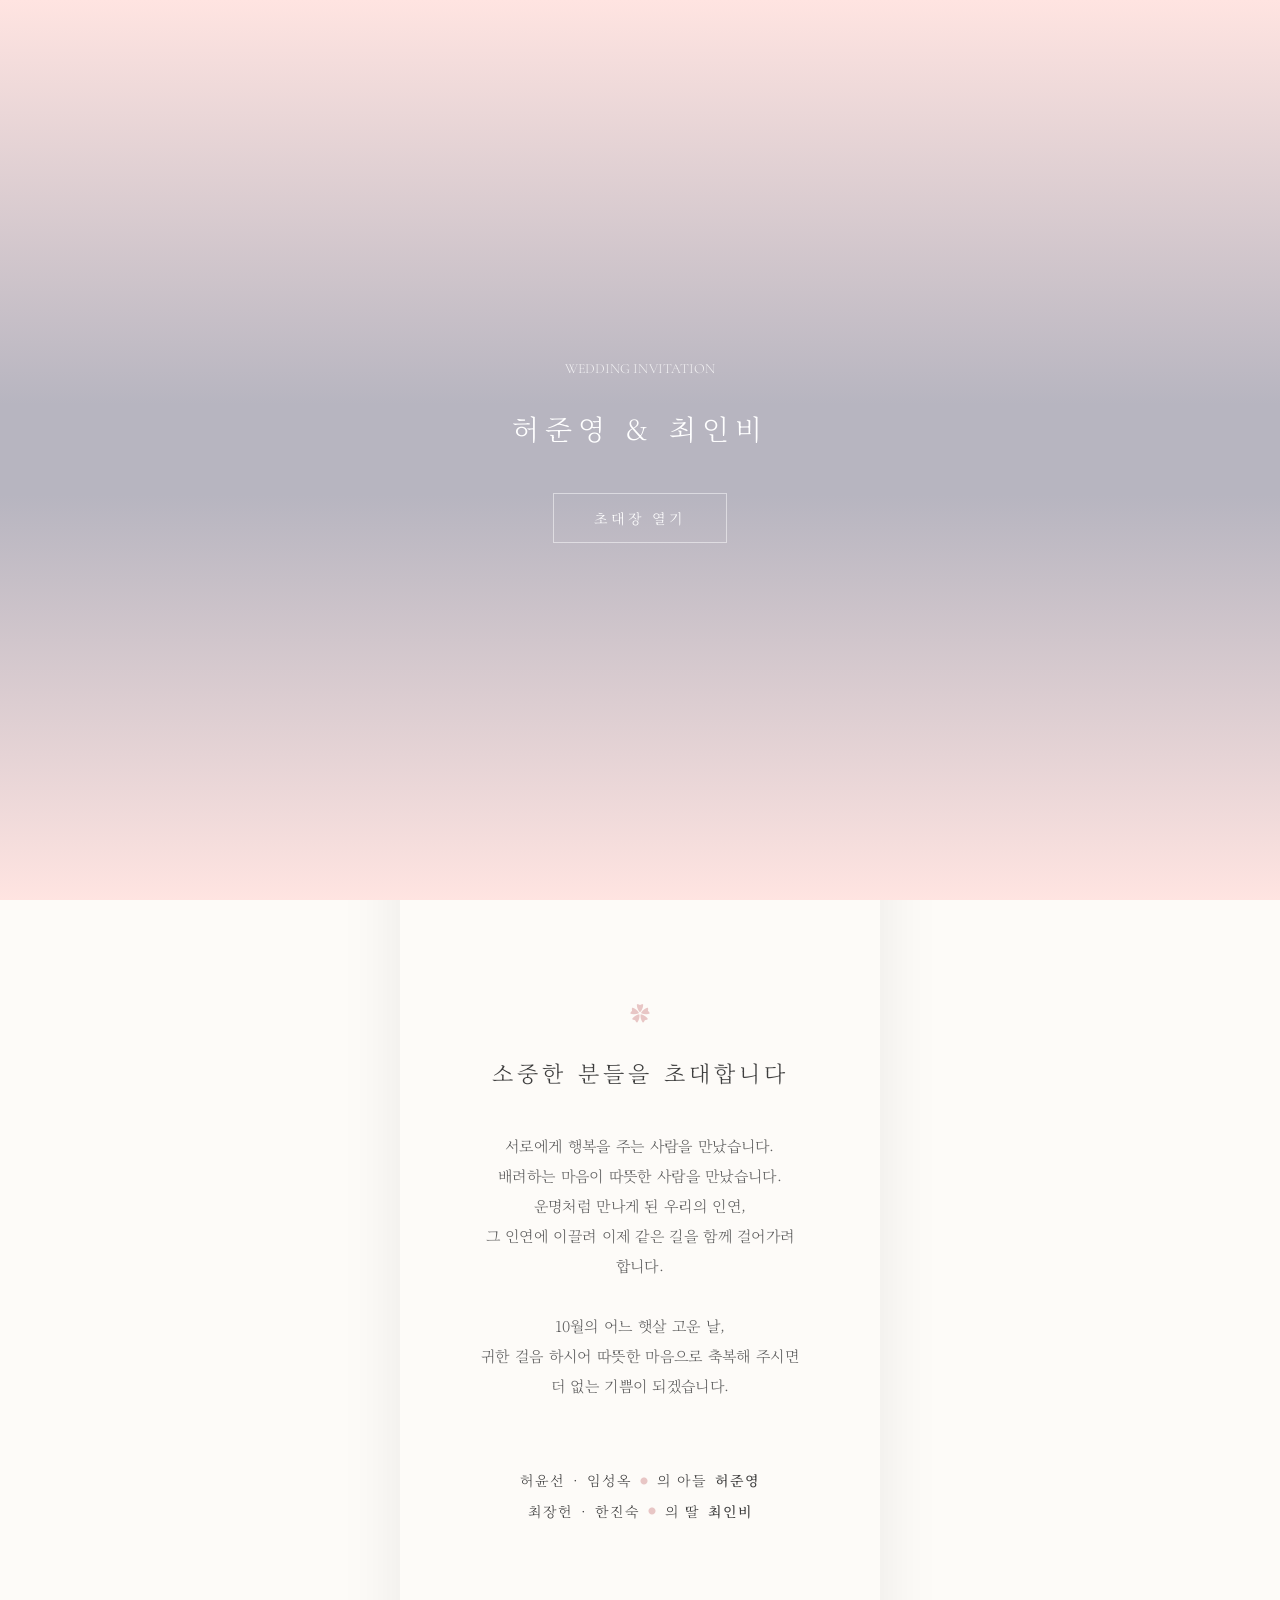
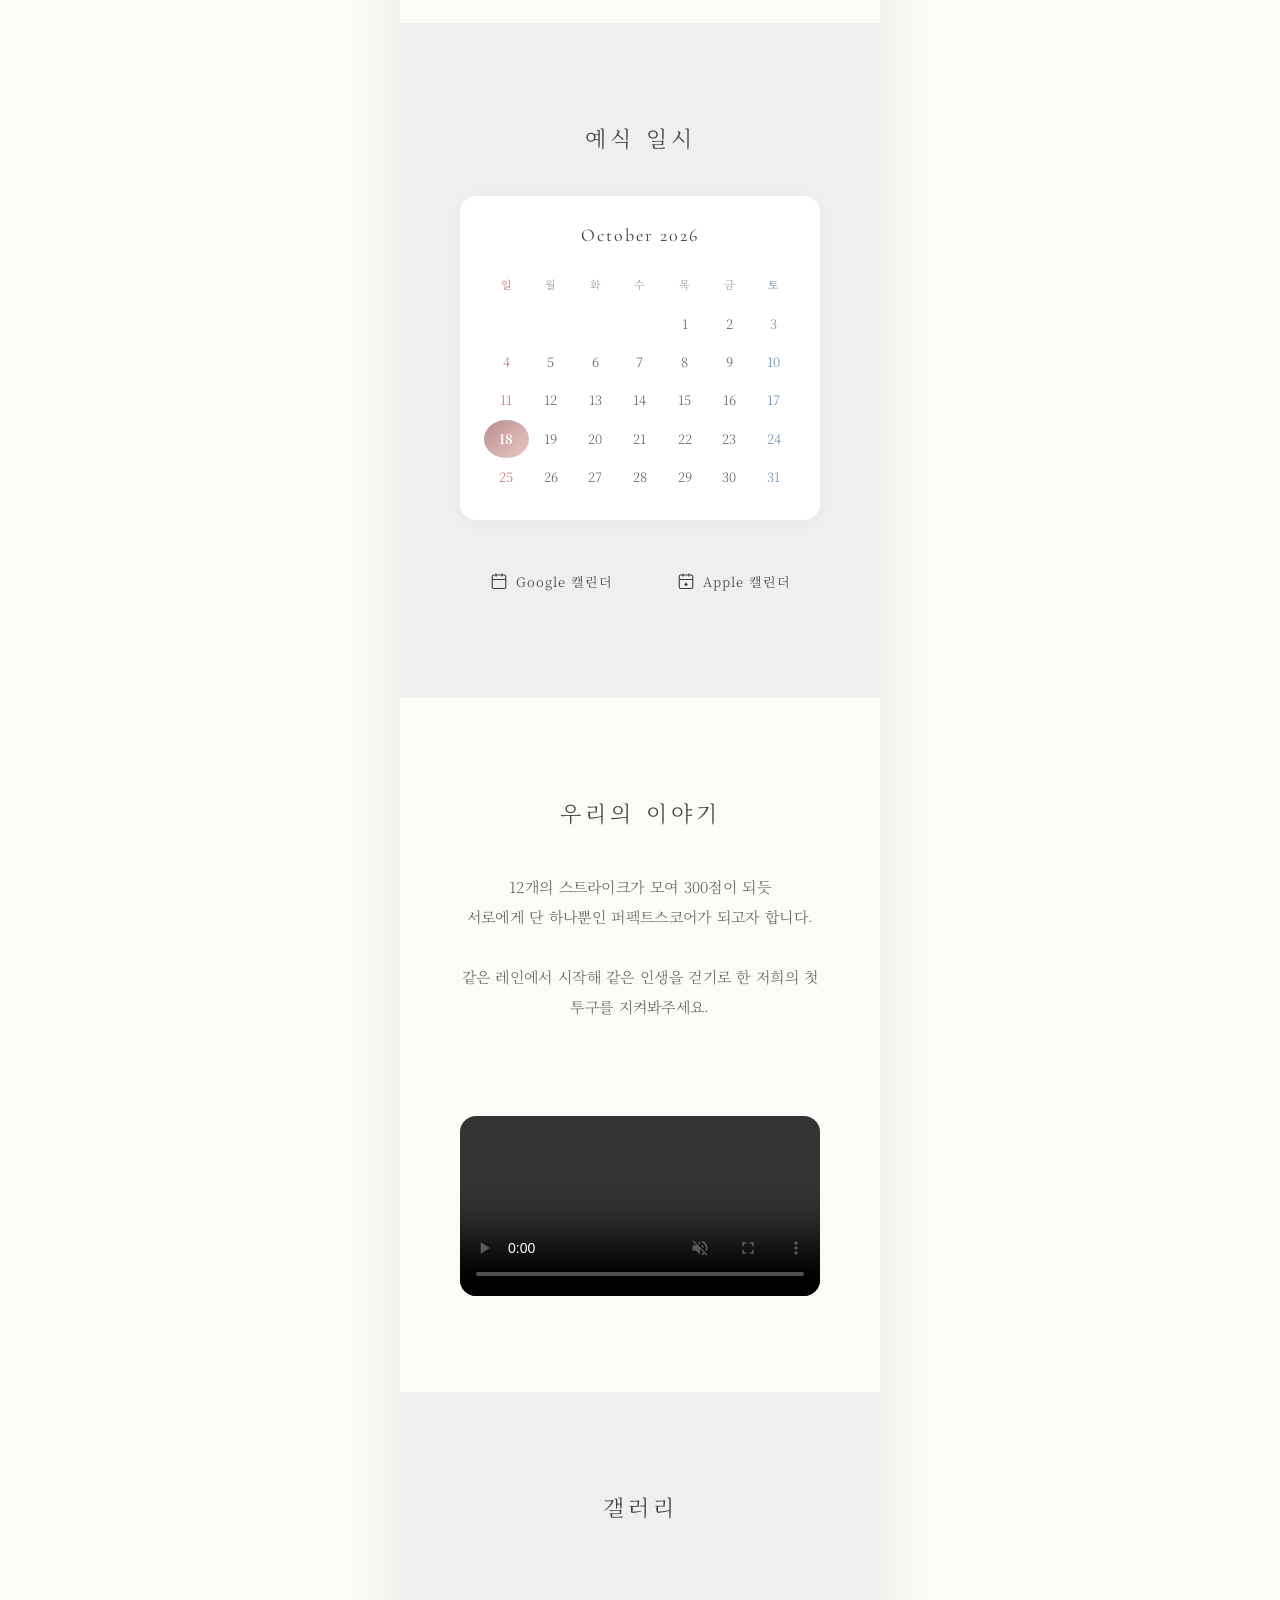
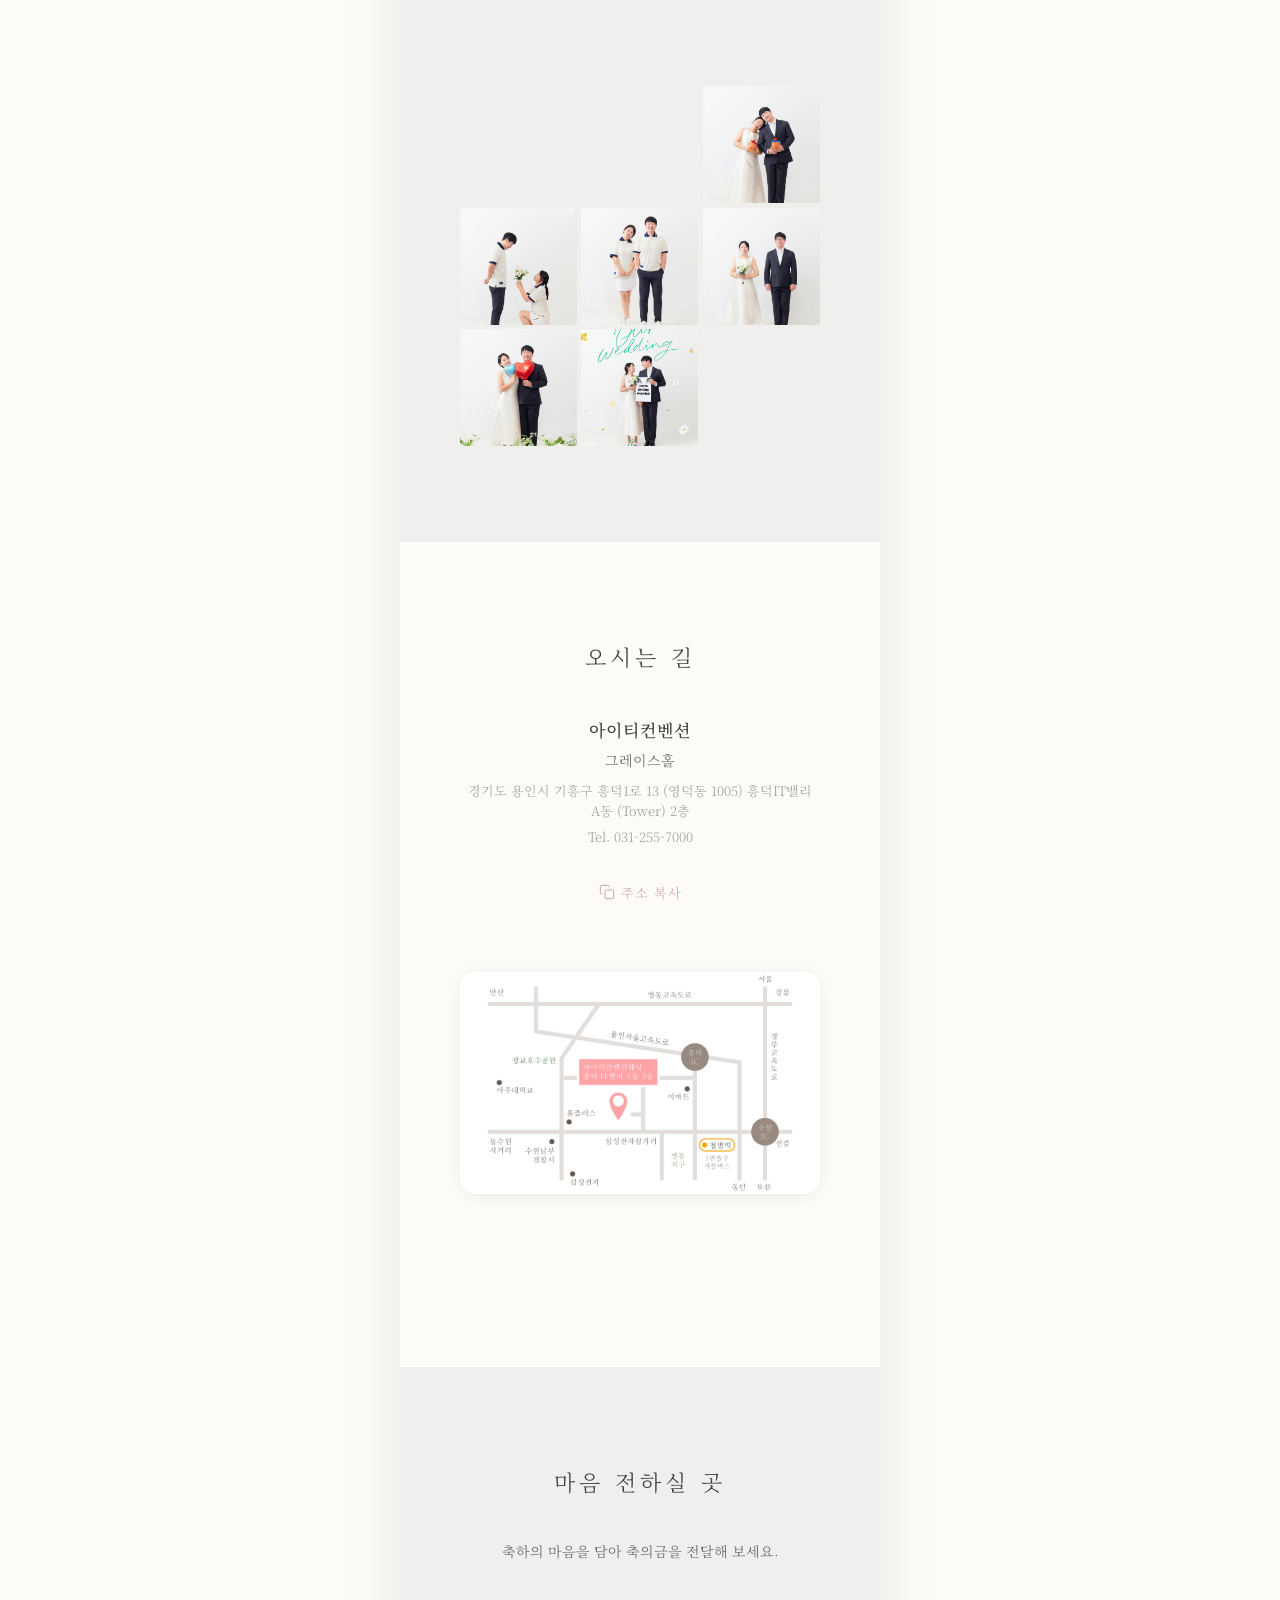
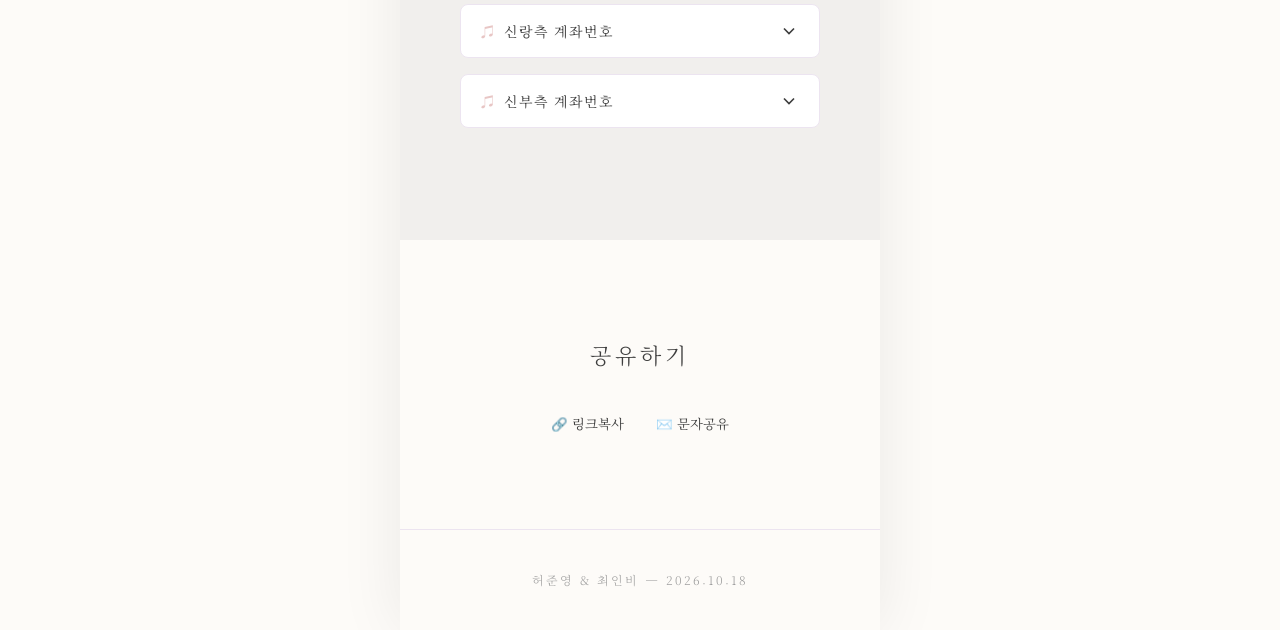
==== index.html @ 6c6d35ec "Update index.html" ====
<!DOCTYPE html>
<html lang="ko">
<script src="https://developers.kakao.com/sdk/js/kakao.js"></script>
<head>
  <link rel="preload" as="image" href="images/hero/1.jpg">
  <meta charset="UTF-8">
  <meta name="viewport" content="width=device-width, initial-scale=1.0, viewport-fit=cover">
  <meta name="format-detection" content="telephone=no">

  <!-- Meta / OG tags - config.js 값으로 script에서 동적 설정 -->
  <title>준영 ♥ 인비 결혼합니다</title>

  <meta property="og:type" content="website">
  <meta property="og:title" content="준영 ♥ 인비 결혼합니다">
  <meta property="og:description" content="2026년 10월 18일 일요일 | IT컨벤션 그레이스홀">
  <meta property="og:url" content="https://readycouple1018.github.io/JYIB/">

  <meta property="og:image" content="https://readycouple1018.github.io/JYIB/images/og/2.jpg">

  <meta property="og:site_name" content="준영 ♥ 인비 결혼식">
  <meta property="og:locale" content="ko_KR">

  <!-- Fonts -->
  <link rel="preconnect" href="https://fonts.googleapis.com">
  <link rel="preconnect" href="https://fonts.gstatic.com" crossorigin>
  <link href="https://fonts.googleapis.com/css2?family=Noto+Serif+KR:wght@200;300;400;500;600;700&family=Cormorant+Garamond:ital,wght@0,300;0,400;0,500;1,300;1,400&display=swap" rel="stylesheet">

  <link rel="stylesheet" href="styles.css">
  <script src="config.js"></script>
</head>
<body>

  <!-- ═══ Curtain Opening Animation ═══ -->
  <div id="curtain" class="curtain">
    <div class="curtain__left"></div>
    <div class="curtain__right"></div>
    <div class="curtain__content">
      <p class="curtain__subtitle">Wedding Invitation</p>
      <p class="curtain__names" id="curtainNames"></p>
      <button class="curtain__btn" id="curtainBtn">초대장 열기</button>
    </div>
  </div>

  <!-- ═══ Falling Petals ═══ -->
  <canvas id="petalCanvas" class="petal-canvas"></canvas>

  <!-- ═══ Toast Notification ═══ -->
  <div id="toast" class="toast" aria-live="polite"></div>

  <!-- ═══ Photo Viewer Modal ═══ -->
  <div id="photoModal" class="photo-modal" role="dialog" aria-modal="true" aria-label="사진 보기">
    <button class="photo-modal__close" id="modalClose" aria-label="닫기">&times;</button>
    <button class="photo-modal__nav photo-modal__nav--prev" id="modalPrev" aria-label="이전 사진">&#8249;</button>
    <button class="photo-modal__nav photo-modal__nav--next" id="modalNext" aria-label="다음 사진">&#8250;</button>
    <div class="photo-modal__container" id="modalContainer">
      <img class="photo-modal__img" id="modalImg" src="" alt="사진" draggable="false">
    </div>
    <div class="photo-modal__counter" id="modalCounter"></div>
  </div>

  <!-- ═══ Main Content ═══ -->
  <main id="mainContent" class="main-content">

    <!-- ─── Hero Section ─── -->
    <section class="section hero" id="hero">
      <div class="hero__overlay"></div>
      <img class="hero__photo" id="heroPhoto" src="" alt="웨딩 사진" loading="eager">
      <div class="hero__content">
        <p class="hero__label animate-item" data-animate="fade-down">Wedding Invitation</p>
        <h1 class="hero__names animate-item" data-animate="fade-up" id="heroNames"></h1>
        <div class="hero__divider animate-item" data-animate="fade-in"></div>
        <p class="hero__date animate-item" data-animate="fade-up" id="heroDate"></p>
        <p class="hero__venue animate-item" data-animate="fade-up" id="heroVenue"></p>
      </div>

      <!-- Countdown -->
      <div class="countdown animate-item" data-animate="fade-up" id="countdown">
        <p class="countdown__label" id="countdownLabel"></p>
        <div class="countdown__timer">
          <div class="countdown__item">
            <span class="countdown__number" id="countDays">0</span>
            <span class="countdown__unit">일</span>
          </div>
          <div class="countdown__sep">:</div>
          <div class="countdown__item">
            <span class="countdown__number" id="countHours">0</span>
            <span class="countdown__unit">시간</span>
          </div>
          <div class="countdown__sep">:</div>
          <div class="countdown__item">
            <span class="countdown__number" id="countMinutes">0</span>
            <span class="countdown__unit">분</span>
          </div>
          <div class="countdown__sep">:</div>
          <div class="countdown__item">
            <span class="countdown__number" id="countSeconds">0</span>
            <span class="countdown__unit">초</span>
          </div>
        </div>
      </div>
    </section>

    <!-- ─── Greeting Section ─── -->
    <section class="section greeting" id="greeting">
      <div class="section__inner">
        <div class="ornament animate-item" data-animate="fade-in">&#10047;</div>
        <h2 class="section__title animate-item" data-animate="fade-up" id="greetingTitle"></h2>
        <p class="greeting__text animate-item" data-animate="fade-up" id="greetingContent"></p>
        <div class="greeting__parents animate-item" data-animate="fade-up" id="greetingParents"></div>
      </div>
    </section>

    <!-- ─── Calendar Section ─── -->
    <section class="section calendar-section" id="calendarSection">
      <div class="section__inner">
        <h2 class="section__title animate-item" data-animate="fade-up">예식 일시</h2>
        <div class="calendar animate-item" data-animate="scale-in" id="calendarGrid"></div>
        <div class="calendar-actions animate-item" data-animate="fade-up">
          <a class="btn btn--outline" id="googleCalBtn" href="#" target="_blank" rel="noopener">
            <svg width="18" height="18" viewBox="0 0 24 24" fill="none" stroke="currentColor" stroke-width="1.5"><rect x="3" y="4" width="18" height="18" rx="2"/><path d="M16 2v4M8 2v4M3 10h18M8 14h.01M12 14h.01M16 14h.01M8 18h.01M12 18h.01"/></svg>
            Google 캘린더
          </a>
          <button class="btn btn--outline" id="icsDownloadBtn">
            <svg width="18" height="18" viewBox="0 0 24 24" fill="none" stroke="currentColor" stroke-width="1.5"><rect x="3" y="4" width="18" height="18" rx="2"/><path d="M16 2v4M8 2v4M3 10h18"/><path d="M12 14v4M10 16l2 2 2-2"/></svg>
            Apple 캘린더
          </button>
        </div>
      </div>
    </section>

    <!-- ─── Our Story Section ─── -->
    <section class="section story" id="story">
  <div class="section__inner">
    <h2 class="section__title animate-item" data-animate="fade-up" id="storyTitle"></h2>
    <p class="story__text animate-item" data-animate="fade-up" id="storyContent"></p>

    <div class="story__photos" id="storyPhotos"></div>

    <div class="story-video animate-item" data-animate="fade-up">

  <video
    autoplay
    muted
    loop
    playsinline
    controls
    preload="metadata">

    <source src="images/story/sample.mp4" type="video/mp4">

  </video>

</div>

  </div>
</section>

    <!-- ─── Gallery Section ─── -->
    <section class="section gallery" id="gallery">
      <div class="section__inner">
        <h2 class="section__title animate-item" data-animate="fade-up">갤러리</h2>
        <div class="gallery__grid" id="galleryGrid"></div>
      </div>
    </section>



    <!-- ─── Location Section ─── -->
    <section class="section location" id="location">
      <div class="section__inner">
        <h2 class="section__title animate-item" data-animate="fade-up">오시는 길</h2>
        <div class="location__info animate-item" data-animate="fade-up">
          <p class="location__venue" id="locationVenue"></p>
          <p class="location__hall" id="locationHall"></p>
          <p class="location__address" id="locationAddress"></p>
          <p class="location__tel" id="locationTel"></p>
        </div>
        <button class="btn btn--text location__copy animate-item" data-animate="fade-up" id="copyAddressBtn">
          <svg width="16" height="16" viewBox="0 0 24 24" fill="none" stroke="currentColor" stroke-width="1.5"><rect x="9" y="9" width="13" height="13" rx="2"/><path d="M5 15H4a2 2 0 01-2-2V4a2 2 0 012-2h9a2 2 0 012 2v1"/></svg>
          주소 복사
        </button>
        <div class="location__map animate-item" data-animate="scale-in">
  <img
    class="location__map-img"
    id="locationMapImg"
    src=""
    alt="약도"
    loading="lazy"
    style="cursor:pointer;"
  >
</div>
        </div>
        <div class="location__links animate-item" data-animate="fade-up">
          <a class="btn btn--kakao" id="kakaoMapBtn" href="#" target="_blank" rel="noopener">카카오맵</a>
          <a class="btn btn--naver" id="naverMapBtn" href="#" target="_blank" rel="noopener">네이버지도</a>
        </div>
      </div>
    </section>

    <!-- ─── Account Section (축의금) ─── -->
    <section class="section account" id="account">
      <div class="section__inner">
        <h2 class="section__title animate-item" data-animate="fade-up">마음 전하실 곳</h2>
        <p class="account__desc animate-item" data-animate="fade-up">축하의 마음을 담아 축의금을 전달해 보세요.</p>

        <!-- Groom Accounts -->
        <div class="accordion animate-item" data-animate="fade-up">
          <button class="accordion__trigger" id="groomAccordion" aria-expanded="false">
            <span class="accordion__icon">&#9835;</span>
            <span>신랑측 계좌번호</span>
            <svg class="accordion__arrow" width="20" height="20" viewBox="0 0 24 24" fill="none" stroke="currentColor" stroke-width="2"><polyline points="6 9 12 15 18 9"/></svg>
          </button>
          <div class="accordion__panel" id="groomAccordionPanel">
            <div class="accordion__panel-inner" id="groomAccountList"></div>
          </div>
        </div>

        <!-- Bride Accounts -->
        <div class="accordion animate-item" data-animate="fade-up">
          <button class="accordion__trigger" id="brideAccordion" aria-expanded="false">
            <span class="accordion__icon">&#9835;</span>
            <span>신부측 계좌번호</span>
            <svg class="accordion__arrow" width="20" height="20" viewBox="0 0 24 24" fill="none" stroke="currentColor" stroke-width="2"><polyline points="6 9 12 15 18 9"/></svg>
          </button>
          <div class="accordion__panel" id="brideAccordionPanel">
            <div class="accordion__panel-inner" id="brideAccountList"></div>
          </div>
        </div>
      </div>
    </section>

<!-- ─── Share Section ─── -->
<section class="section share" id="share">
  <div class="section__inner">

    <h2 class="section__title animate-item" data-animate="fade-up">
      공유하기
    </h2>

    <div class="share__grid animate-item" data-animate="fade-up">

      <button class="share__btn share__link" id="shareLink">
        <span class="share__icon">🔗</span>
        <span>링크복사</span>
      </button>

      <button class="share__btn share__sms" id="shareSMS">
        <span class="share__icon">✉️</span>
        <span>문자공유</span>
      </button>

    </div>

  </div>
</section>

    <!-- ─── Footer ─── -->
    <footer class="footer">
      <p class="footer__text" id="footerText"></p>
    </footer>

  </main>

  <script src="script.js"></script>
</body>
</html>
---- styles.css ----
/* ═══════════════════════════════════════════
   Classic Elegant Wedding Invitation
   Korean Mobile 청첩장 - Styles
   ═══════════════════════════════════════════ */

/* ─── CSS Variables ─── */
:root {
  --color-bg: #fdfbf8;
  --color-bg-warm: #f1efed;
  --color-bg-card: #ffffff;

  --color-text: #3e3e3e;
  --color-text-light: #5f5f5f;
  --color-text-muted: #9e9e9e;

  --color-accent: #E8C6C5;
  --color-accent-light: #BC8F8F;
  --color-accent-dark: #CCA3A2;

  --color-border: #ece4f0;
  --color-divider: #e0d8e6;

  --color-overlay: rgba(74,74,74,0.55);

  --color-kakao: #fee500;
  --color-naver: #03c75a;

  --color-white: #ffffff;
  --color-toast-bg: rgba(74,74,74,0.55);

  --font-serif: 'Noto Serif KR', 'Georgia', serif;
  --font-display: 'Cormorant Garamond', 'Noto Serif KR', serif;

  --spacing-xs: 0.5rem;
  --spacing-sm: 1rem;
  --spacing-md: 1.5rem;
  --spacing-lg: 2.5rem;
  --spacing-xl: 4rem;
  --spacing-2xl: 6rem;

  --radius-sm: 4px;
  --radius-md: 8px;
  --radius-lg: 16px;

  --transition: 0.3s ease;
  --transition-slow: 0.6s ease;

  --safe-top: env(safe-area-inset-top, 0px);
  --safe-bottom: env(safe-area-inset-bottom, 0px);
  --safe-left: env(safe-area-inset-left, 0px);
  --safe-right: env(safe-area-inset-right, 0px);
}

/* ─── Reset & Base ─── */
*,
*::before,
*::after {
  margin: 0;
  padding: 0;
  box-sizing: border-box;
}

html {
  font-size: 16px;
  -webkit-text-size-adjust: 100%;
  scroll-behavior: smooth;
}

body {
  font-family: var(--font-serif);
  color: var(--color-text);
  background-color: var(--color-bg);
  line-height: 1.7;

  word-break: keep-all;
  overflow-wrap: break-word;

  -webkit-font-smoothing: antialiased;
  -moz-osx-font-smoothing: grayscale;
  overflow-x: hidden;
  padding-top: var(--safe-top);
  padding-bottom: var(--safe-bottom);
  padding-left: var(--safe-left);
  padding-right: var(--safe-right);
}

body.no-scroll {
  overflow: hidden;
}

img {
  display: block;
  max-width: 100%;
  height: auto;
}

button {
  cursor: pointer;
  font-family: inherit;
  border: none;
  background: none;
  color: inherit;
}

a {
  color: inherit;
  text-decoration: none;
}

/* ─── Utility ─── */
.sr-only {
  position: absolute;
  width: 1px;
  height: 1px;
  padding: 0;
  margin: -1px;
  overflow: hidden;
  clip: rect(0, 0, 0, 0);
  white-space: nowrap;
  border: 0;
}

/* ═══════════════════════════════════════════
   Curtain Opening Animation
   ═══════════════════════════════════════════ */
.curtain {
  position: fixed;
  inset: 0;
  z-index: 9999;
  display: flex;
  align-items: center;
  justify-content: center;
}

.curtain__left,
.curtain__right {
  position: absolute;
  top: 0;
  width: 50%;
  height: 100%;
  background: linear-gradient(180deg, #FFE4E1 0%, #b7b5c0 45%, #b7b5c0 55%, #FFE4E1 100%);
  transition: transform 1.2s cubic-bezier(0.77, 0, 0.18, 1), opacity 1.2s ease;
  will-change: transform, opacity;
}

.curtain__left {
  left: 0;
}

.curtain__right {
  right: 0;
}

.curtain.is-open .curtain__left {
  transform: translateX(-100%);
  opacity: 0;
}

.curtain.is-open .curtain__right {
  transform: translateX(100%);
  opacity: 0;
}

.curtain.is-open .curtain__content {
  opacity: 0;
  transform: scale(0.95);
}


.curtain.is-hidden {
  opacity: 0;
  pointer-events: none;
  transition: opacity 0.4s ease;
}

.curtain__content {
  position: relative;
  z-index: 1;
  text-align: center;
  color: var(--color-white);
  transition: opacity 0.6s ease, transform 0.6s ease;
}

.curtain__subtitle {
  font-family: var(--font-display);
  font-size: 0.875rem;
  font-weight: 300;
  letter-spacing: 0.02px;
  text-transform: uppercase;
  margin-bottom: var(--spacing-md);
  opacity: 0.8;
}

.curtain__names {
  font-family: var(--font-serif);
  font-size: 1.75rem;
  font-weight: 300;
  letter-spacing: 6px;
  margin-bottom: var(--spacing-lg);
}

.curtain__btn {
  display: inline-block;
  padding: 0.875rem 2.5rem;
  border: 1px solid rgba(255, 255, 255, 0.5);
  color: var(--color-white);
  font-family: var(--font-serif);
  font-size: 0.875rem;
  font-weight: 300;
  letter-spacing: 3px;
  background: transparent;
  transition: var(--transition);
  cursor: pointer;
}

.curtain__btn:hover,
.curtain__btn:focus {
  background: rgba(255, 255, 255, 0.1);
  border-color: rgba(255, 255, 255, 0.8);
}

/* ═══════════════════════════════════════════
   Falling Petals Canvas
   ═══════════════════════════════════════════ */
.petal-canvas {
  position: fixed;
  inset: 0;
  z-index: 50;
  pointer-events: none;
  width: 100%;
  height: 100%;
}

/* ═══════════════════════════════════════════
   Toast
   ═══════════════════════════════════════════ */
.toast {
  position: fixed;
  bottom: calc(2rem + var(--safe-bottom));
  left: 50%;
  transform: translateX(-50%) translateY(20px);
  background: var(--color-toast-bg);
  color: var(--color-white);
  padding: 0.75rem 1.5rem;
  border-radius: 100px;
  font-size: 0.8125rem;
  font-weight: 300;
  z-index: 10000;
  opacity: 0;
  transition: opacity 0.3s ease, transform 0.3s ease;
  pointer-events: none;
  white-space: nowrap;
}

.toast.is-visible {
  opacity: 1;
  transform: translateX(-50%) translateY(0);
}

/* ═══════════════════════════════════════════
   Photo Modal
   ═══════════════════════════════════════════ */
.photo-modal {
  position: fixed;
  inset: 0;
  z-index: 9000;
  background: rgba(0, 0, 0, 0.5);
  display: flex;
  align-items: center;
  justify-content: center;
  opacity: 0;
  visibility: hidden;
  transition: opacity 0.3s ease, visibility 0.3s ease;
}

.photo-modal.is-open {
  opacity: 1;
  visibility: visible;
}

.photo-modal__close {
  position: absolute;
  top: calc(1rem + var(--safe-top));
  right: calc(1rem + var(--safe-right));
  color: var(--color-white);
  font-size: 2rem;
  width: 44px;
  height: 44px;
  display: flex;
  align-items: center;
  justify-content: center;
  z-index: 2;
  opacity: 0.8;
  transition: opacity var(--transition);
}

.photo-modal__close:hover {
  opacity: 1;
}

.photo-modal__nav {
  position: absolute;
  top: 50%;
  transform: translateY(-50%);
  color: var(--color-white);
  font-size: 2.5rem;
  width: 48px;
  height: 48px;
  display: flex;
  align-items: center;
  justify-content: center;
  z-index: 2;
  opacity: 0.7;
  transition: opacity var(--transition);
}

.photo-modal__nav:hover {
  opacity: 1;
}

.photo-modal__nav--prev {
  left: calc(0.5rem + var(--safe-left));
}

.photo-modal__nav--next {
  right: calc(0.5rem + var(--safe-right));
}

.photo-modal__container {
  width: 100%;
  height: 100%;
  display: flex;
  align-items: center;
  justify-content: center;
  padding: 3.5rem 2.5rem;
  touch-action: pan-y;
  user-select: none;
  -webkit-user-select: none;
}

.photo-modal__img {
  max-width: 100%;
  max-height: 90vh;   /* 추가 */
  width: auto;        /* 추가 */
  height: auto;       /* 추가 */
  object-fit: contain;
  transition: transform 0.3s ease;
}

   /* 갤러리 슬라이드 애니메이션 */

@keyframes slideRight{
  from{
    transform: translateX(40px);
    opacity:0;
  }
  to{
    transform: translateX(0);
    opacity:1;
  }
}

@keyframes slideLeft{
  from{
    transform: translateX(-40px);
    opacity:0;
  }
  to{
    transform: translateX(0);
    opacity:1;
  }
}

.photo-modal__counter {
  position: absolute;
  bottom: calc(1.5rem + var(--safe-bottom));
  left: 50%;
  transform: translateX(-50%);
  color: rgba(255, 255, 255, 0.7);
  font-family: var(--font-display);
  font-size: 0.875rem;
  letter-spacing: 2px;
}

/* ═══════════════════════════════════════════
   Main Content
   ═══════════════════════════════════════════ */
.main-content {
  max-width: 100%;
  overflow: hidden;
}

/* ─── Section Base ─── */
.section {
  padding: var(--spacing-2xl) 0;
}

.section__inner {
  max-width: 560px;
  margin: 0 auto;
  padding: 0 var(--spacing-md);
  text-align: center;
}

@media (min-width: 768px) {
  .section__inner {
    max-width: 640px;
  }
}

.section__title {
  font-family: var(--font-serif);
  font-size: 1.25rem;
  font-weight: 300;
  letter-spacing: 4px;
  margin-bottom: var(--spacing-lg);
  color: var(--color-text);
}

/* ─── Ornament ─── */
.ornament {
  font-size: 1.25rem;
  color: var(--color-accent);
  margin-bottom: var(--spacing-md);
  opacity: 0.6;
}

/* ═══════════════════════════════════════════
   Hero Section
   ═══════════════════════════════════════════ */
.hero {
  position: relative;
  min-height: 100vh;
  min-height: 100dvh;
  display: flex;
  flex-direction: column;
  align-items: center;
  justify-content: flex-end;
  padding: 0;
  overflow: hidden;
  background-color:var(--color-bg);
}

.hero img {
  filter: brightness(0.95);
}

.hero__overlay {
  position: absolute;
  inset: 0;

  background: linear-gradient(
    to bottom,
    rgba(0,0,0,0.25) 0%,
    rgba(243,242,239,0) 70%,
    rgba(243,242,239,0.7) 80%,
    rgba(243,242,239,0.95) 100%
  );
  z-index: 1;
}

.hero__photo {
  position: absolute;
  inset: 0;
  width: 100%;
  height: 100%;
  object-fit: cover;
  object-position: center 30%;

  transform: scale(1.15);
  transition: transform 4s ease;
}

.hero__content {
  position: relative;
  z-index: 2;
  text-align: center;
  color: #ffffff;
  padding: 0 var(--spacing-md) var(--spacing-lg);
  width: 100%;
}

.hero__label {
  font-family: var(--font-display);
  font-size: 0.8125rem;
  font-weight: 300;
  letter-spacing: 6px;
  text-transform: uppercase;
  margin-bottom: var(--spacing-sm);
  opacity: 0.85;
}

.hero__names {
  font-family: var(--font-serif);
  font-size: 2rem;
  font-weight: 200;
  letter-spacing: 8px;
  margin-bottom: var(--spacing-md);
  line-height: 1.4;
}

.hero__names{
  text-shadow:
     0 3px 12px rgba(0,0,0,0.45);
     font-weight:300;
}

.hero__date,
.hero__venue{
  text-shadow:
     0 3px 12px rgba(0,0,0,0.45);
}


.hero__divider {
  width: 40px;
  height: 1px;
  background: rgba(255, 255, 255, 0.5);
  margin: 0 auto var(--spacing-md);
}

.hero__date,
.hero__venue {
  font-size: 0.8125rem;
  font-weight: 300;
  letter-spacing: 2px;
  opacity: 0.85;
  line-height: 1.6;
}

.hero__venue {
  margin-top: 0.25rem;
}

/* Hero zoom opening */
.curtain.is-open ~ .main-content .hero__photo {
  transform: scale(1);
}

/* ─── Countdown ─── */
.countdown {
  position: relative;
  z-index: 2;
  padding: var(--spacing-lg) var(--spacing-md) calc(var(--spacing-lg) + var(--safe-bottom));
  text-align: center;
  color: #BC8F8F;
}

.countdown__label {
  font-size: 0.75rem;
  font-weight: 300;
  letter-spacing: 3px;
  opacity: 0.7;
  margin-bottom: var(--spacing-sm);
}

.countdown__timer {
  display: flex;
  align-items: center;
  justify-content: center;
  gap: 0.5rem;
}

.countdown__item {
  display: flex;
  flex-direction: column;
  align-items: center;
  min-width: 3.5rem;
}

.countdown__number {
  font-family: var(--font-display);
  font-size: 2rem;
  font-weight: 300;
  line-height: 1;
  letter-spacing: 2px;
}

.countdown__unit {
  font-size: 0.625rem;
  font-weight: 300;
  letter-spacing: 2px;
  opacity: 0.6;
  margin-top: 0.25rem;
}

.countdown__sep {
  font-family: var(--font-display);
  font-size: 1.5rem;
  font-weight: 300;
  opacity: 0.4;
  margin-top: -1rem;
}

/* ═══════════════════════════════════════════
   Greeting Section
   ═══════════════════════════════════════════ */
.greeting {
  background-color: var(--color-bg);
}

.greeting__text {
  font-size: 0.9375rem;
  font-weight: 300;
  line-height: 2;
  letter-spacing: 0.02em;
  word-break: keep-all;
  color: var(--color-text-light);
  white-space: pre-line;
  margin-bottom: var(--spacing-xl);
}

.greeting__parents {
  font-size: 0.875rem;
  font-weight: 300;
  line-height: 2.2;
  color: var(--color-text);
  letter-spacing: 1px;
}

.greeting__parents .parent-row {
  display: flex;
  align-items: center;
  justify-content: center;
  gap: 0.5rem;
  white-space: nowrap;
}

.greeting__parents .parent-dot {
  color: var(--color-accent);
  font-size: 0.5rem;
}

.greeting__parents .child-name {
  font-weight: 500;
}

.greeting__parents .deceased::before {
  content: "故 ";
  font-size: 0.75em;
  opacity: 0.6;
}

/* ═══════════════════════════════════════════
   Calendar Section
   ═══════════════════════════════════════════ */
.calendar-section {
  background-color: var(--color-bg-warm);
}

.calendar {
  max-width: 360px;
  margin: 0 auto var(--spacing-lg);
  background: var(--color-bg-card);
  border-radius: var(--radius-lg);
  padding: var(--spacing-md);
  box-shadow: 0 2px 20px rgba(0, 0, 0, 0.04);
}

.calendar__header {
  font-family: var(--font-display);
  font-size: 1.125rem;
  font-weight: 400;
  letter-spacing: 2px;
  margin-bottom: var(--spacing-sm);
  color: var(--color-text);
}

.calendar__weekdays {
  display: grid;
  grid-template-columns: repeat(7, 1fr);
  gap: 0;
  margin-bottom: 0.25rem;
}

.calendar__weekday {
  font-size: 0.6875rem;
  font-weight: 400;
  color: var(--color-text-muted);
  text-align: center;
  padding: 0.5rem 0;
}

.calendar__weekday:first-child {
  color: #c97070;
}

.calendar__weekday:last-child {
  color: #6a8caf;
}

.calendar__days {
  display: grid;
  grid-template-columns: repeat(7, 1fr);
  gap: 0;
}

.calendar__day {
  text-align: center;
  padding: 0.5rem 0;
  font-size: 0.8125rem;
  font-weight: 300;
  color: var(--color-text-light);
  position: relative;
}

.calendar__day:nth-child(7n+1) {
  color: #c97070;
}

.calendar__day:nth-child(7n) {
  color: #6a8caf;
}

.calendar__day.is-empty {
  visibility: hidden;
}

.calendar__day.is-today {
  font-weight:700;
  color:#fff;
  background:linear-gradient(
  135deg,
  var(--color-accent-light),
  var(--color-accent)
  );
  border-radius:50%;
}

.calendar-actions {
  display: flex;
  gap: var(--spacing-sm);
  justify-content: center;
  flex-wrap: wrap;
}

/* ═══════════════════════════════════════════
   Story Section
   ═══════════════════════════════════════════ */
.story {
  background-color: var(--color-bg);
}

.story__text {
  font-size: 0.9375rem;
  font-weight: 300;
  line-height: 2;
  letter-spacing: 0.02em;
  word-break: keep-all;
  color: var(--color-text-light);
  white-space: pre-line;
  margin-bottom: var(--spacing-xl);
}

.story__photos {
  display: flex;
  flex-direction: column;
  gap: var(--spacing-md);
}

.story__photo-item {
  border-radius: var(--radius-md);
  overflow: hidden;
  cursor: pointer;
}

.story__photo-item img {
  width: 100%;
  aspect-ratio: 4 / 3;
  object-fit: cover;
  transition: transform var(--transition-slow);
}

.story__photo-item:hover img {
  transform: scale(1.03);
}

/* ═══════════════════════════════════════════
   Gallery Section
   ═══════════════════════════════════════════ */
.gallery {
  background-color: var(--color-bg-warm);
}

.gallery__grid {
  display: grid;
  grid-template-columns: repeat(3, 1fr);
  gap: 3px;
}

.gallery__item {
  position: relative;
  aspect-ratio: 1;
  overflow: hidden;
  cursor: pointer;
  border-radius: 2px;
}

.gallery__item img {
  width: 100%;
  height: 100%;
  object-fit: cover;
  transition: transform var(--transition-slow);
}

.gallery__item:hover img {
  transform: scale(1.08);
}

@keyframes slideInRight {
  from {
    transform: translateX(60px);
    opacity: 0;
  }
  to {
    transform: translateX(0);
    opacity: 1;
  }
}

@keyframes slideInLeft {
  from {
    transform: translateX(-60px);
    opacity: 0;
  }
  to {
    transform: translateX(0);
    opacity: 1;
  }
}

.slide-in-right {
  animation: slideInRight 0.35s ease;
}

.slide-in-left {
  animation: slideInLeft 0.35s ease;
}

/* ═══════════════════════════════════════════
   Location Section
   ═══════════════════════════════════════════ */
.location {
  background-color: var(--color-bg);
}

.location__info {
  margin-bottom: var(--spacing-md);
}

.location__venue {
  font-size: 1.0625rem;
  font-weight: 500;
  margin-bottom: 0.25rem;
  letter-spacing: 1px;
}

.location__hall {
  font-size: 0.875rem;
  font-weight: 300;
  color: var(--color-text-light);
  margin-bottom: var(--spacing-xs);
}

.location__address {
  font-size: 0.8125rem;
  font-weight: 300;
  color: var(--color-text-muted);
  line-height: 1.6;
}

.location__tel {
  font-size: 0.8125rem;
  font-weight: 300;
  color: var(--color-text-muted);
  margin-top: 0.25rem;
}

.location__copy {
  margin-bottom: var(--spacing-lg);
}

.location__map {
  margin-bottom: var(--spacing-lg);
  border-radius: var(--radius-md);
  overflow: hidden;
  box-shadow: 0 2px 16px rgba(0, 0, 0, 0.06);
}

.location__map-img {
  width: 100%;
  height: auto;
  display: block;
  cursor: zoom-in;
}

.location__links {
  display: flex;
  gap: var(--spacing-sm);
  justify-content: center;
}

/* ═══════════════════════════════════════════
   Account Section (축의금)
   ═══════════════════════════════════════════ */
.account {
  background-color: var(--color-bg-warm);
}

.account__desc {
  font-size: 0.875rem;
  font-weight: 300;
  color: var(--color-text-light);
  margin-bottom: var(--spacing-lg);
}

/* ─── Accordion ─── */
.accordion {
  max-width: 400px;
  margin: 0 auto var(--spacing-sm);
  border: 1px solid var(--color-border);
  border-radius: var(--radius-md);
  overflow: hidden;
  background: var(--color-bg-card);
}

.accordion__trigger {
  display: flex;
  align-items: center;
  justify-content: space-between;
  width: 100%;
  padding: 1rem 1.25rem;
  font-size: 0.875rem;
  font-weight: 400;
  letter-spacing: 1px;
  transition: background var(--transition);
}

.accordion__trigger:hover {
  background: var(--color-bg);
}

.accordion__trigger span:nth-child(2) {
  flex: 1;
  text-align: left;
  margin-left: 0.5rem;
}

.accordion__icon {
  color: var(--color-accent);
  font-size: 0.875rem;
}

.accordion__arrow {
  transition: transform var(--transition);
  flex-shrink: 0;
}

.accordion__trigger[aria-expanded="true"] .accordion__arrow {
  transform: rotate(180deg);
}

.accordion__panel {
  max-height: 0;
  overflow: hidden;
  transition: max-height 0.4s ease;
}

.accordion__panel-inner {
  padding: 0 1.25rem 1rem;
}

.account-item {
  display: flex;
  align-items: center;
  justify-content: space-between;
  padding: 0.75rem 0;
  border-bottom: 1px solid var(--color-border);
}

.account-item:last-child {
  border-bottom: none;
}

.account-item__info {
  text-align: left;
}

.account-item__role {
  font-size: 0.6875rem;
  font-weight: 300;
  color: var(--color-text-muted);
  letter-spacing: 1px;
}

.account-item__detail {
  font-size: 0.8125rem;
  font-weight: 300;
  color: var(--color-text);
  margin-top: 0.125rem;
}

.account-item__name {
  font-weight: 400;
}

.account-item__copy {
  display: flex;
  align-items: center;
  gap: 0.25rem;
  padding: 0.5rem 0.75rem;
  font-size: 0.75rem;
  font-weight: 300;
  color: var(--color-accent-dark);
  border: 1px solid var(--color-accent-light);
  border-radius: 100px;
  transition: var(--transition);
  white-space: nowrap;
}

.account-item__copy:hover {
  background: var(--color-accent);
  color: var(--color-white);
  border-color: var(--color-accent);
}

/* ═══════════════════════════════════════════
   Buttons
   ═══════════════════════════════════════════ */
.btn {
  display: inline-flex;
  align-items: center;
  justify-content: center;
  gap: 0.5rem;
  padding: 0.75rem 1.5rem;
  font-family: var(--font-serif);
  font-size: 0.8125rem;
  font-weight: 300;
  letter-spacing: 1px;
  border-radius: var(--radius-sm);
  transition: var(--transition);
  cursor: pointer;
  line-height: 1;
}

.btn--outline:hover{
border-color:var(--color-accent);
color:var(--color-accent-dark);
background:rgba(232,223,240,0.2);
}

.btn--outline:hover {
  border-color: var(--color-accent);
  color: var(--color-accent);
}

.btn--text {
  color: var(--color-accent-dark);
  font-size: 0.8125rem;
  display: inline-flex;
  align-items: center;
  gap: 0.375rem;
}

.btn--text:hover {
  color: var(--color-accent);
}

.btn--kakao {
  background: var(--color-kakao);
  color: #3a1d1d;
  padding: 0.75rem 1.75rem;
  border-radius: var(--radius-sm);
  font-weight: 400;
}

.btn--kakao:hover {
  filter: brightness(0.95);
}

.btn--naver {
  background: var(--color-naver);
  color: var(--color-white);
  padding: 0.75rem 1.75rem;
  border-radius: var(--radius-sm);
  font-weight: 400;
}

.btn--naver:hover {
  filter: brightness(0.9);
}

/* ═══════════════════════════════════════════
   Footer
   ═══════════════════════════════════════════ */
.footer {
  padding: var(--spacing-lg) var(--spacing-md);
  padding-bottom: calc(var(--spacing-lg) + var(--safe-bottom));
  text-align: center;
  background: var(--color-bg);
  border-top: 1px solid var(--color-border);
}

.footer__text {
  font-size: 0.75rem;
  font-weight: 300;
  color: var(--color-text-muted);
  letter-spacing: 2px;
}

/* ═══════════════════════════════════════════
   Loading Placeholder
   ═══════════════════════════════════════════ */
.loading-placeholder {
  display: flex;
  align-items: center;
  justify-content: center;
  gap: 0.5rem;
  padding: var(--spacing-lg) 0;
}

.loading-dot {
  display: inline-block;
  width: 6px;
  height: 6px;
  border-radius: 50%;
  background: var(--color-accent-light);
  animation: loadingPulse 1.2s ease-in-out infinite;
}

.loading-dot:nth-child(2) {
  animation-delay: 0.2s;
}

.loading-dot:nth-child(3) {
  animation-delay: 0.4s;
}

@keyframes loadingPulse {
  0%, 80%, 100% {
    opacity: 0.3;
    transform: scale(0.8);
  }
  40% {
    opacity: 1;
    transform: scale(1.2);
  }
}

/* ═══════════════════════════════════════════
   Scroll Animations
   ═══════════════════════════════════════════ */
.animate-item {
  opacity: 0;
  transition: opacity 0.8s ease, transform 0.8s ease;
  will-change: opacity, transform;
}

.animate-item[data-animate="fade-up"] {
  transform: translateY(30px);
}

.animate-item[data-animate="fade-down"] {
  transform: translateY(-30px);
}

.animate-item[data-animate="fade-in"] {
  transform: none;
}

.animate-item[data-animate="scale-in"] {
  transform: scale(0.92);
}

.animate-item.is-visible {
  opacity: 1;
  transform: translateY(0) scale(1);
}

/* ═══════════════════════════════════════════
   Responsive - Tablet (768px+)
   ═══════════════════════════════════════════ */
@media (min-width: 768px) {
  .section__inner {
    max-width: 640px;
    padding: 0 var(--spacing-lg);
  }

  .hero__names {
    font-size: 2.5rem;
    letter-spacing: 10px;
  }

  .hero__label {
    font-size: 0.9375rem;
    letter-spacing: 8px;
  }

  .countdown__number {
    font-size: 2.5rem;
  }

  .countdown__item {
    min-width: 4.5rem;
  }

  .gallery__grid {
    gap: 4px;
  }

  .story__photos {
    display: grid;
    grid-template-columns: repeat(2, 1fr);
    gap: var(--spacing-md);
  }

  .story__photo-item img {
    aspect-ratio: 3 / 2;
  }

  .section__title {
    font-size: 1.375rem;
  }
}

/* ═══════════════════════════════════════════
   Responsive - Desktop (1024px+)
   ═══════════════════════════════════════════ */
@media (min-width: 1024px) {
  .main-content {
    max-width: 480px;
    margin: 0 auto;
    box-shadow: 0 0 60px rgba(0, 0, 0, 0.08);
    min-height: 100vh;
  }

  .hero {
    min-height: 100vh;
  }

  .section__inner {
    max-width: 440px;
  }

  .photo-modal__container {
    padding: 4rem;
  }
}

/* ═══════════════════════════════════════════
   Print (hide interactive elements)
   ═══════════════════════════════════════════ */
@media print {
  .curtain,
  .petal-canvas,
  .photo-modal,
  .toast,
  .countdown,
  .calendar-actions,
  .location__links,
  .location__copy,
  .account-item__copy {
    display: none !important;
  }

  .animate-item {
    opacity: 1 !important;
    transform: none !important;
  }
}

/* =========================
   Share Panel UI
========================= */

.share-grid{
  display:flex;
  justify-content:center;
  gap:32px;
  margin-top:24px;
}

/* 문자 */
.share-card.sms{
  background:#e7e7e7;
}

/* 추가 */
.share__grid{
  display:flex;
  justify-content:center;
  gap:32px;
}

.share-card{
  display:flex;
  flex-direction:column;
  align-items:center;
  justify-content:center;

  width:100px;
  height:50px;

  border-radius:20px;
  border:none;

  font-size:14px;
  font-weight:500;

  cursor:pointer;

  transition:all .15s ease;
  box-shadow:0 8px 20px rgba(0,0,0,0.1);
}

.share-card:hover{
  transform:translateY(-4px);
}

.share-icon{
  font-size:26px;
  margin-bottom:6px;
}

.share-card:active{

 transform:scale(0.95);

 box-shadow:0 4px 10px rgba(0,0,0,0.1);

}

/* 링크 */
.share-card.link{
  background:#f3f3f3;
}

/* 문자 */
.share-card.sms{
  background:#e7e7e7;
}

/* ===================================================
   [최종 완성] 식전영상 & 약도 레이아웃 및 모바일 터치 최적화
=================================================== */

/* ─── 1. PC 및 기본 화면 기준 ─── */
/* 영상 컨테이너 */
.story-video {
  margin-top: 30px;
  width: 100%;
  max-width: 100%;
  overflow: hidden;
  border-radius: 16px;
}
/* 영상 자체: 원본 가로 비율 절대 유지 */
.story-video video {
  width: 100% !important;
  height: auto !important;
  display: block;
  object-fit: contain !important; 
}

/* 약도 컨테이너 */
.location__map {
  margin-top: 20px;
  width: 100%;
  max-width: 100%;
  overflow: hidden;
  border-radius: 16px;
}
/* 약도 이미지 */
.location__map-img {
  width: 100%;
  height: auto;
  display: block;
}


/* 📱 모바일 화면 전용 (화면 폭 768px 이하) */
@media (max-width: 768px) {
  
  /* [추가] 모바일 텍스트 가독성 향상 (줄바꿈이 너무 벙벙해 보이지 않게) */
  .story__text, .greeting__text {
    font-size: 0.9375rem !important;
    line-height: 1.8 !important; 
  }

  /* [영상] 모바일 가로 가득 채우기 & 위아래 여백 균형 맞추기 */
  .story-video {
    width: 100vw !important;
    max-width: 100vw !important;
    margin-top: 25px !important;
    margin-bottom: 35px !important; /* 영상 바로 아래 요소와 너무 붙지 않게 여백 추가 */
    margin-left: calc(50% - 50vw) !important;
    margin-right: calc(50% - 50vw) !important;
    border-radius: 0 !important;
  }
  
  /* [약도] 모바일 가로 가득 채우기 & 터치/선택 효과 완벽 차단 (원래 코드 그대로!) */
  .location__map {
    width: 100vw !important;
    max-width: 100vw !important;
    margin-left: calc(50% - 50vw) !important;
    margin-right: calc(50% - 50vw) !important;
    border-radius: 0 !important;
    -webkit-tap-highlight-color: transparent !important; 
    pointer-events: none !important; 
    -webkit-user-select: none !important;
    user-select: none !important;
  }

  .location__map-img {
    width: 100% !important;
    height: auto !important;
    border-radius: 0 !important;
    -webkit-touch-callout: none !important; 
    -webkit-user-drag: none !important; 
  }

   /* ===================================================
   [추가] 식전영상 커스텀 재생 버튼 스타일
=================================================== */

/* 비디오와 재생 버튼을 감싸는 wrapper */
.custom-video-wrapper {
  position: relative;
  display: block;
  width: 100%;
  cursor: pointer;
}

/* 영상 위를 덮는 투명 음영 레이어 */
.custom-play-overlay {
  position: absolute;
  top: 0;
  left: 0;
  width: 100%;
  height: 100%;
  background: rgba(0, 0, 0, 0.15); /* 썸네일 분위기를 차분하게 만드는 옅은 음영 */
  display: flex;
  align-items: center;
  justify-content: center;
  transition: opacity 0.3s ease, visibility 0.3s ease;
  z-index: 10;
}

/* 원형 재생 버튼 배경 */
.custom-play-icon {
  width: 56px;
  height: 56px;
  background: rgba(255, 255, 255, 0.85);
  border-radius: 50%;
  position: relative;
  box-shadow: 0 4px 12px rgba(0,0,0,0.15);
  transition: transform 0.2s ease;
}

/* 원형 안의 삼각형(▶) 아이콘 */
.custom-play-icon::after {
  content: '';
  position: absolute;
  top: 50%;
  left: 54%; /* 삼각형 우측 치우침 방지 중앙 정렬 마진 */
  transform: translate(-50%, -50%);
  border-style: solid;
  border-width: 10px 0 10px 16px;
  border-color: transparent transparent transparent #333;
}

.custom-video-wrapper:hover .custom-play-icon {
  transform: scale(1.05); /* PC에서 마우스 올렸을 때 살짝 커지는 효과 */
}
}
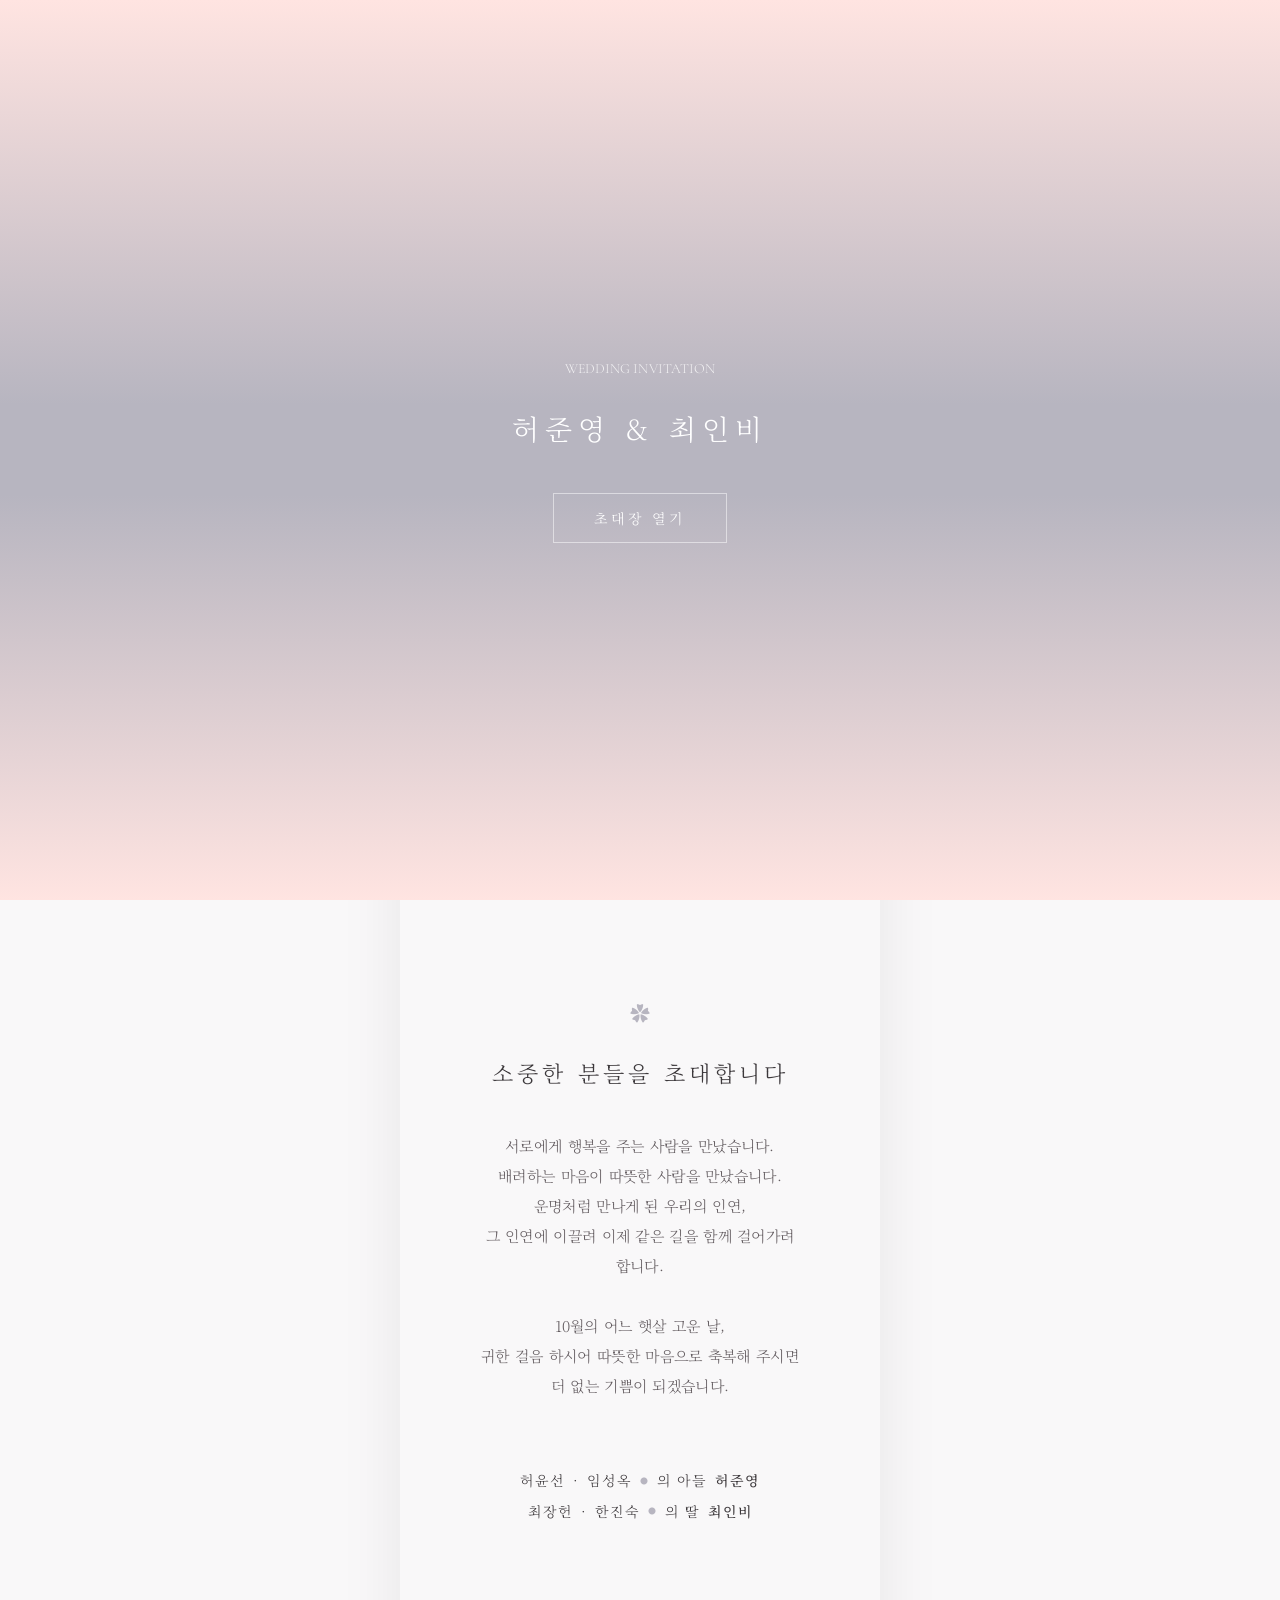
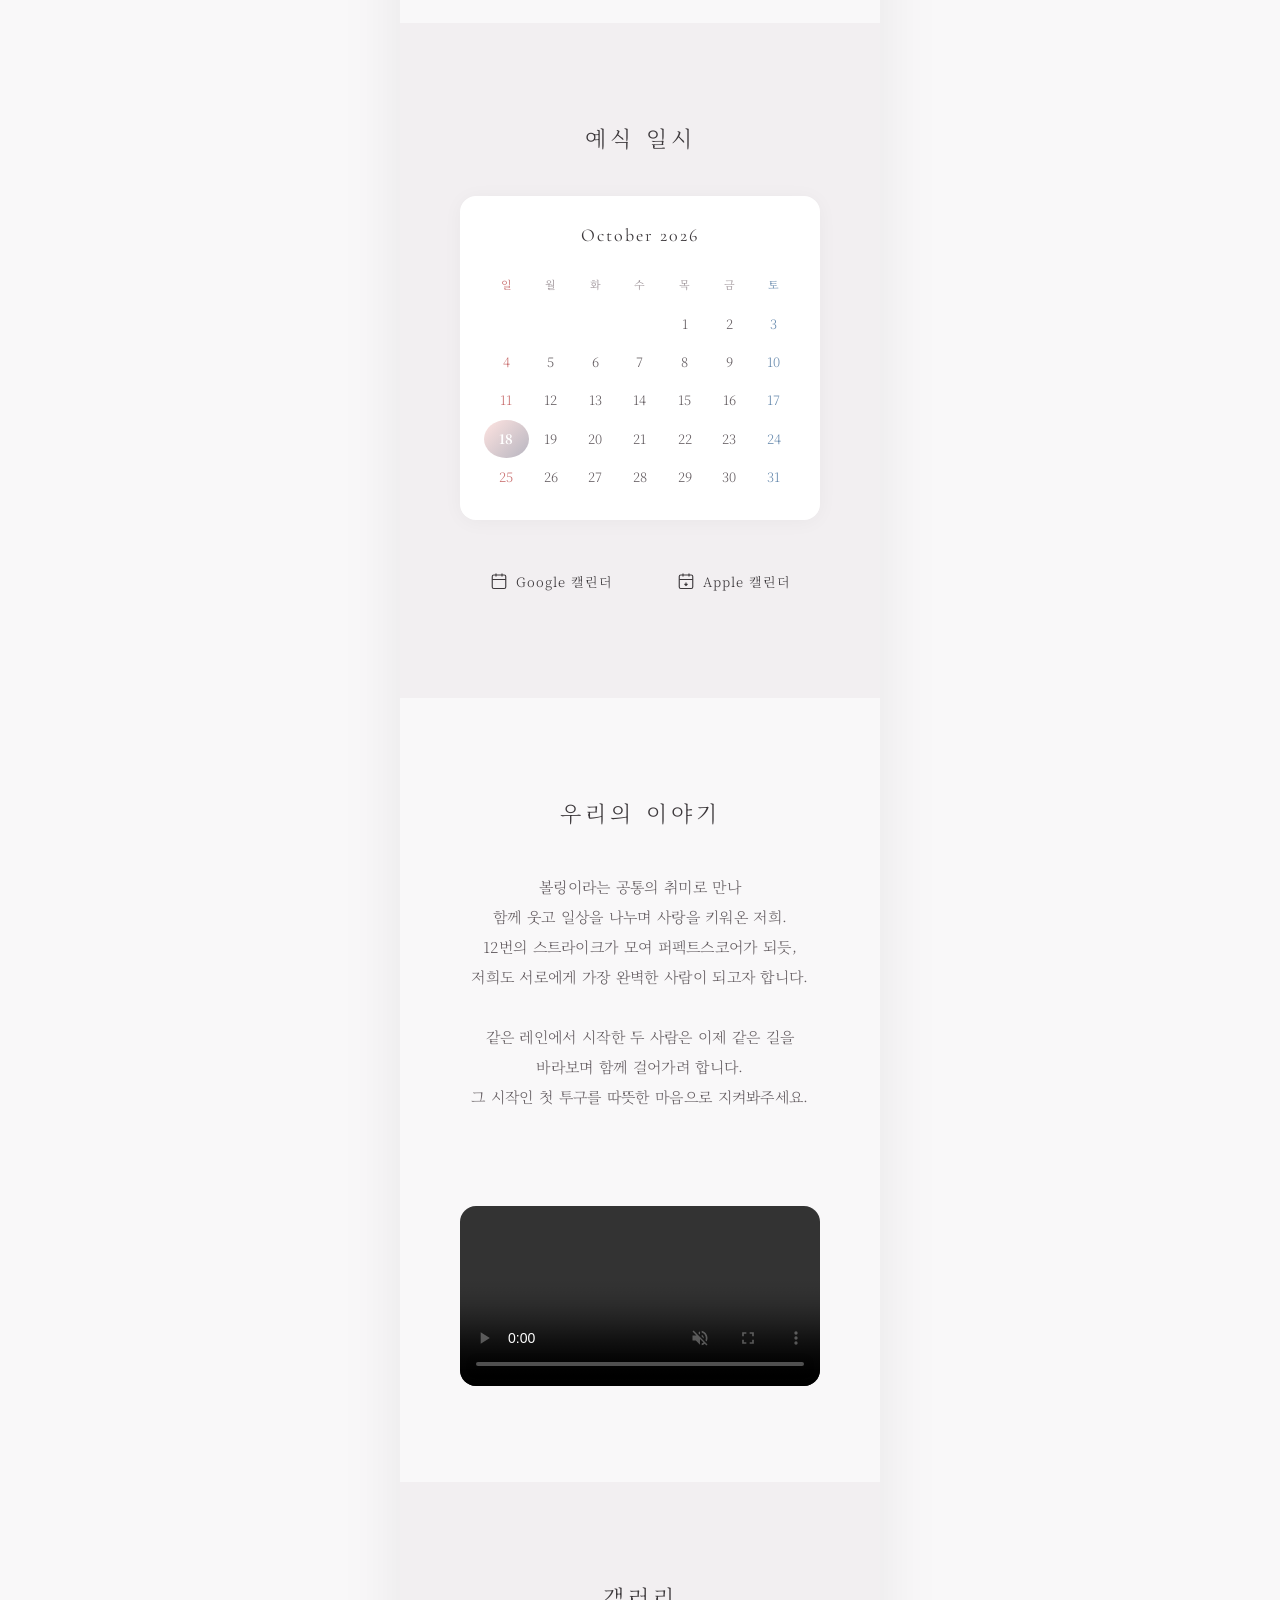
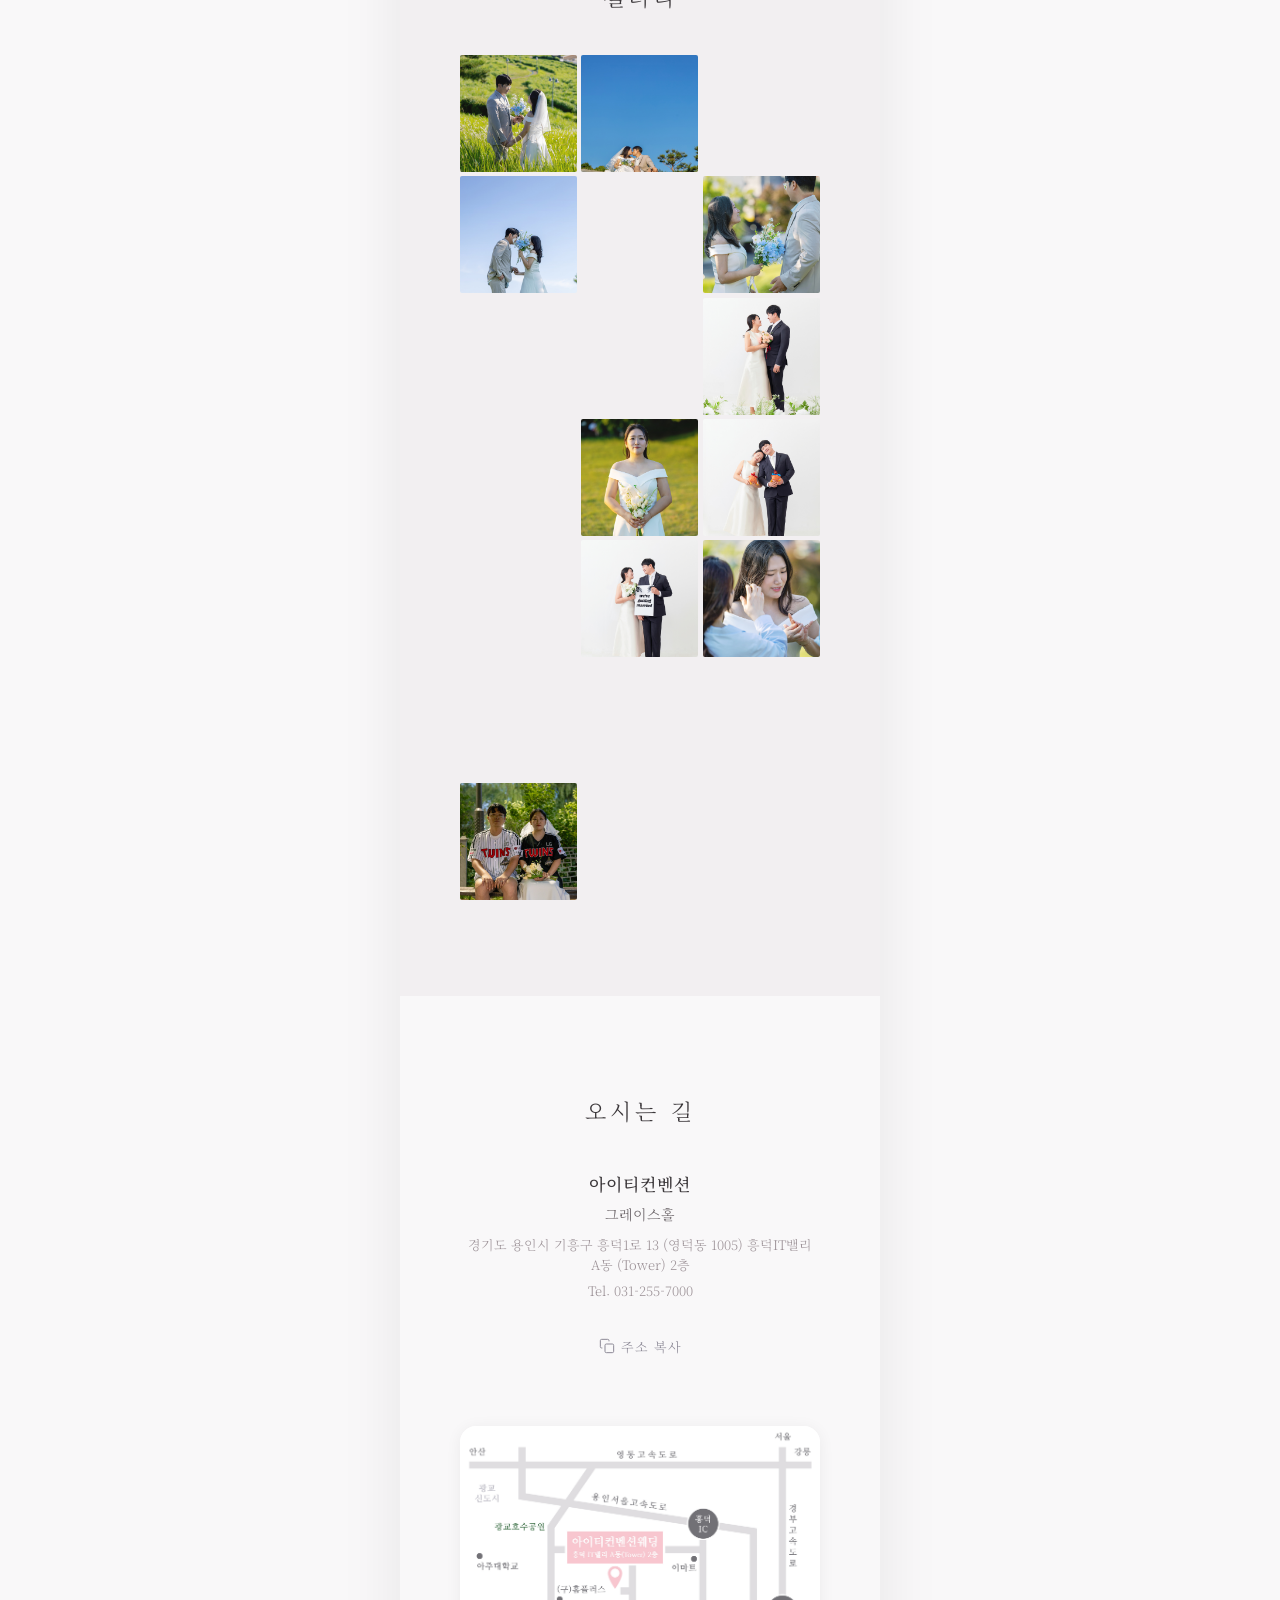
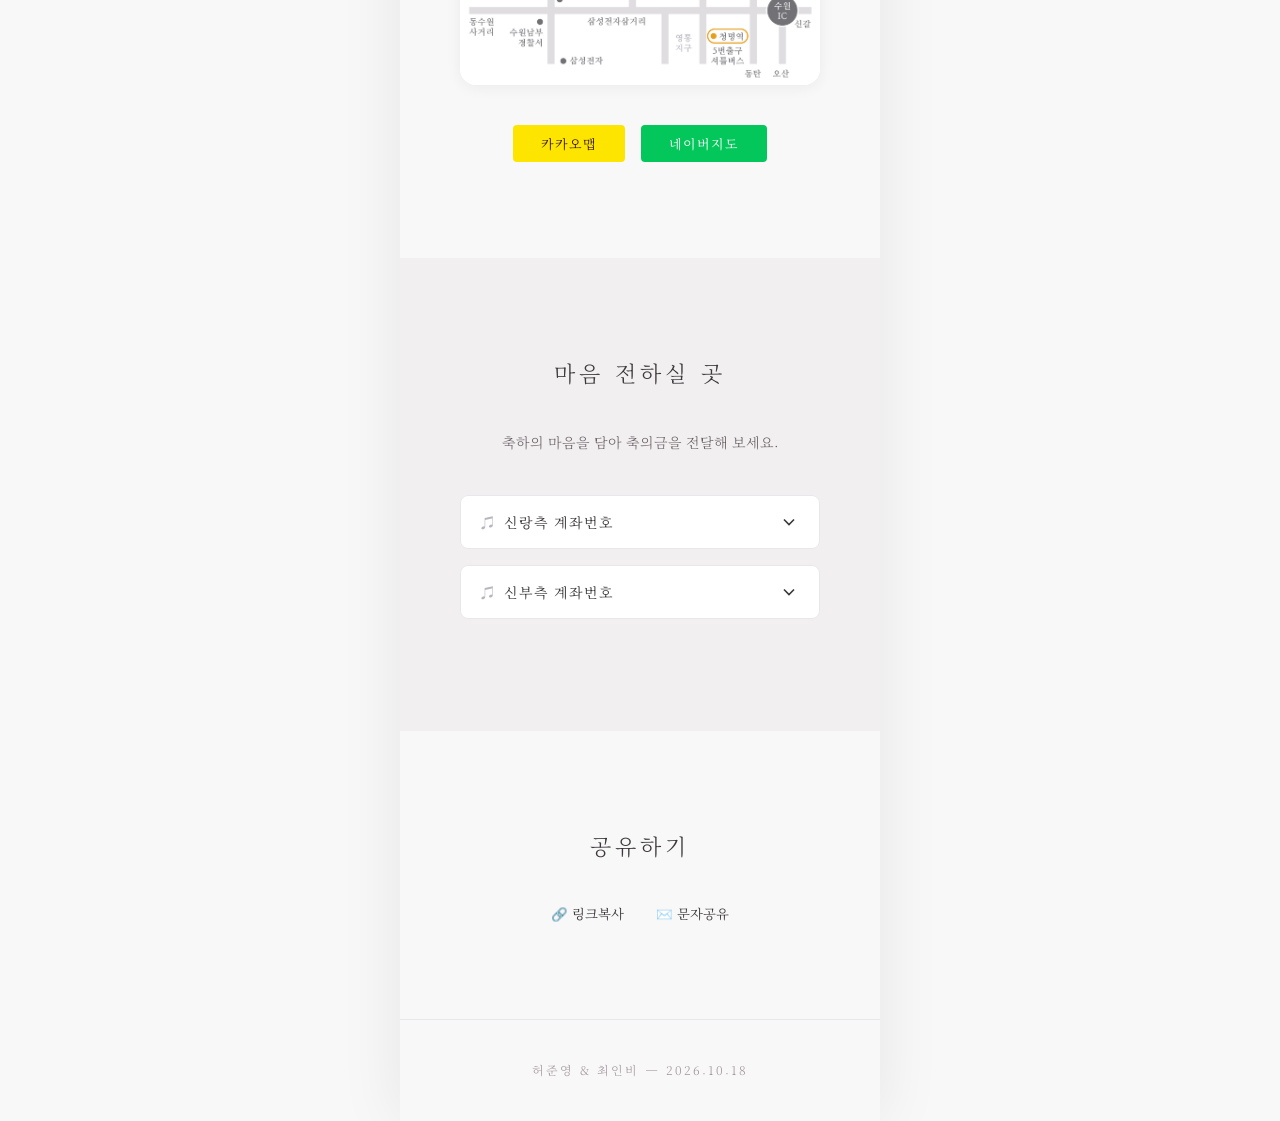
==== commit b6a37fb2: "Update index.html" ====
--- a/index.html
+++ b/index.html
@@ -12,7 +12,7 @@
 
   <meta property="og:type" content="website">
   <meta property="og:title" content="준영 ♥ 인비 결혼합니다">
-  <meta property="og:description" content="2026년 10월 18일 일요일 | IT컨벤션 그레이스홀">
+  <meta property="og:description" content="2026년 10월 18일 일요일 PM 01:50 | 아이티컨벤션 그레이스홀">
   <meta property="og:url" content="https://readycouple1018.github.io/JYIB/">
 
   <meta property="og:image" content="https://readycouple1018.github.io/JYIB/images/og/2.jpg">
--- a/styles.css
+++ b/styles.css
@@ -5,22 +5,25 @@
 
 /* ─── CSS Variables ─── */
 :root {
-  --color-bg: #fdfbf8;
-  --color-bg-warm: #f1efed;
+  /* 배경은 미세하게 웜톤이 도는 화이트와 소프트 그레이로 설정 */
+  --color-bg: #f9f8f9;       
+  --color-bg-warm: #f2eff1;  
   --color-bg-card: #ffffff;
 
-  --color-text: #3e3e3e;
-  --color-text-light: #5f5f5f;
-  --color-text-muted: #9e9e9e;
-
-  --color-accent: #E8C6C5;
-  --color-accent-light: #BC8F8F;
-  --color-accent-dark: #CCA3A2;
-
-  --color-border: #ece4f0;
-  --color-divider: #e0d8e6;
-
-  --color-overlay: rgba(74,74,74,0.55);
+  --color-text: #3c383b;       /* 눈이 편안한 다크 모브 브라운 */
+  --color-text-light: #655e62;
+  --color-text-muted: #9e9499;
+
+  --color-accent: #b7b5c0;       /* 메인 그레이시 모브 */
+  --color-accent-light: #FFE4E1; /* 은은한 얼리 던 핑크 */
+  --color-accent-dark: #8c8996;  /* 깊이감 있는 딥 모브 */
+
+  /* 테두리선도 커튼의 모브 그레이 톤을 연하게 녹여서 통일 */
+  --color-border: #e9e7eb;
+  --color-divider: #dad7dc;
+
+
+  --color-overlay: rgba(60, 56, 59, 0.55);
 
   --color-kakao: #fee500;
   --color-naver: #03c75a;
@@ -449,12 +452,12 @@
   position: absolute;
   inset: 0;
 
-  background: linear-gradient(
+background: linear-gradient(
     to bottom,
-    rgba(0,0,0,0.25) 0%,
-    rgba(243,242,239,0) 70%,
-    rgba(243,242,239,0.7) 80%,
-    rgba(243,242,239,0.95) 100%
+    rgba(0, 0, 0, 0.30) 0%,           /* 상단은 글씨가 잘 보이도록 그림자 확보 */
+    rgba(249, 248, 249, 0) 65%,       /* 중간은 사진 본연의 색감이 맑게 보이도록 투명 처리 */
+    rgba(249, 248, 249, 0.7) 85%,     /* 하단으로 갈수록 자연스럽게 흐려짐 */
+    rgba(249, 248, 249, 1) 100%       /* 바닥은 배경색과 경계선 없이 100% 완벽 결합 */
   );
   z-index: 1;
 }
@@ -497,12 +500,9 @@
   letter-spacing: 8px;
   margin-bottom: var(--spacing-md);
   line-height: 1.4;
-}
-
-.hero__names{
-  text-shadow:
-     0 3px 12px rgba(0,0,0,0.45);
-     font-weight:300;
+  font-weight: 300;
+  /* 밝은 배경 위에서도 텍스트가 묻히지 않게 아주 은은한 모브 음영만 부여 */
+  text-shadow: 0 1px 4px rgba(183, 181, 192, 0.2);
 }
 
 .hero__date,
@@ -515,7 +515,8 @@
 .hero__divider {
   width: 40px;
   height: 1px;
-  background: rgba(255, 255, 255, 0.5);
+  /* 디바이더 선도 커튼의 모브 그레이 컬러로 통일 */
+  background: var(--color-accent);
   margin: 0 auto var(--spacing-md);
 }
 
@@ -1417,58 +1418,4 @@
     -webkit-touch-callout: none !important; 
     -webkit-user-drag: none !important; 
   }
-
-   /* ===================================================
-   [추가] 식전영상 커스텀 재생 버튼 스타일
-=================================================== */
-
-/* 비디오와 재생 버튼을 감싸는 wrapper */
-.custom-video-wrapper {
-  position: relative;
-  display: block;
-  width: 100%;
-  cursor: pointer;
-}
-
-/* 영상 위를 덮는 투명 음영 레이어 */
-.custom-play-overlay {
-  position: absolute;
-  top: 0;
-  left: 0;
-  width: 100%;
-  height: 100%;
-  background: rgba(0, 0, 0, 0.15); /* 썸네일 분위기를 차분하게 만드는 옅은 음영 */
-  display: flex;
-  align-items: center;
-  justify-content: center;
-  transition: opacity 0.3s ease, visibility 0.3s ease;
-  z-index: 10;
-}
-
-/* 원형 재생 버튼 배경 */
-.custom-play-icon {
-  width: 56px;
-  height: 56px;
-  background: rgba(255, 255, 255, 0.85);
-  border-radius: 50%;
-  position: relative;
-  box-shadow: 0 4px 12px rgba(0,0,0,0.15);
-  transition: transform 0.2s ease;
-}
-
-/* 원형 안의 삼각형(▶) 아이콘 */
-.custom-play-icon::after {
-  content: '';
-  position: absolute;
-  top: 50%;
-  left: 54%; /* 삼각형 우측 치우침 방지 중앙 정렬 마진 */
-  transform: translate(-50%, -50%);
-  border-style: solid;
-  border-width: 10px 0 10px 16px;
-  border-color: transparent transparent transparent #333;
-}
-
-.custom-video-wrapper:hover .custom-play-icon {
-  transform: scale(1.05); /* PC에서 마우스 올렸을 때 살짝 커지는 효과 */
-}
-}
+}
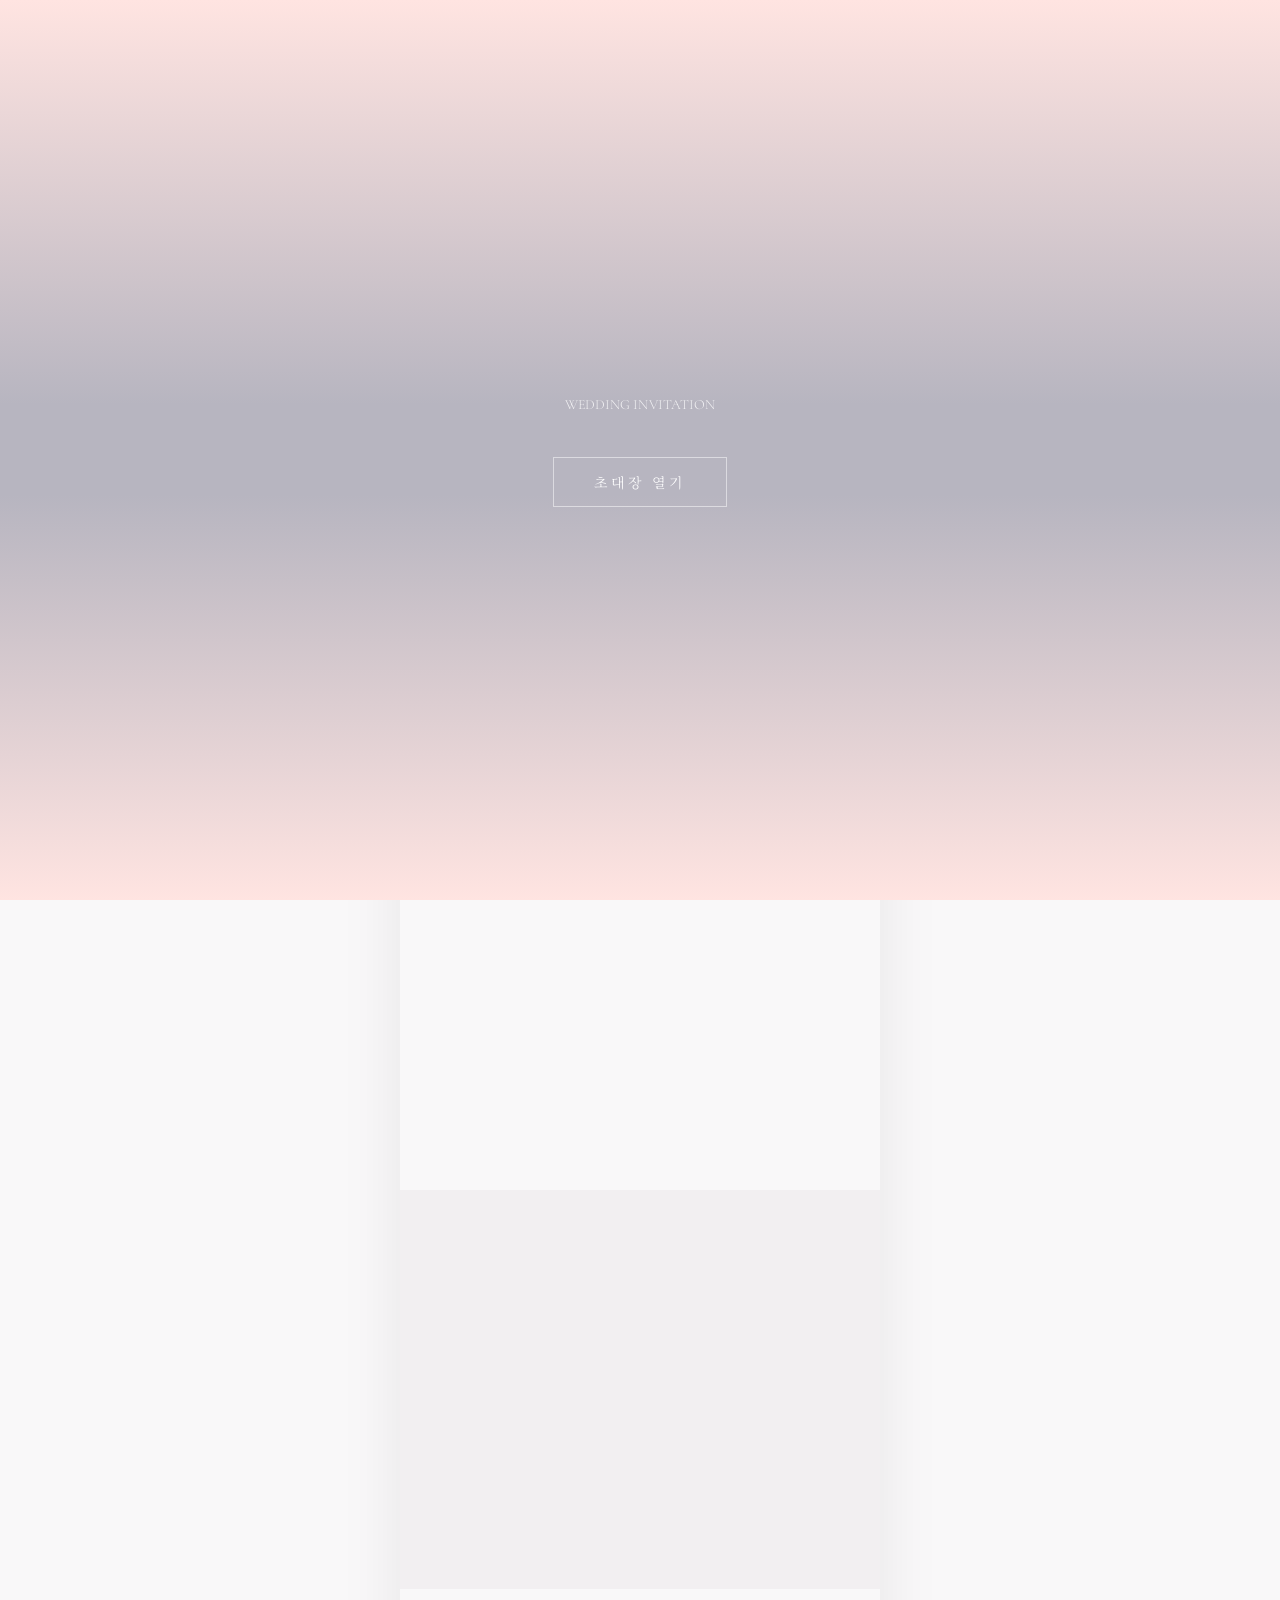
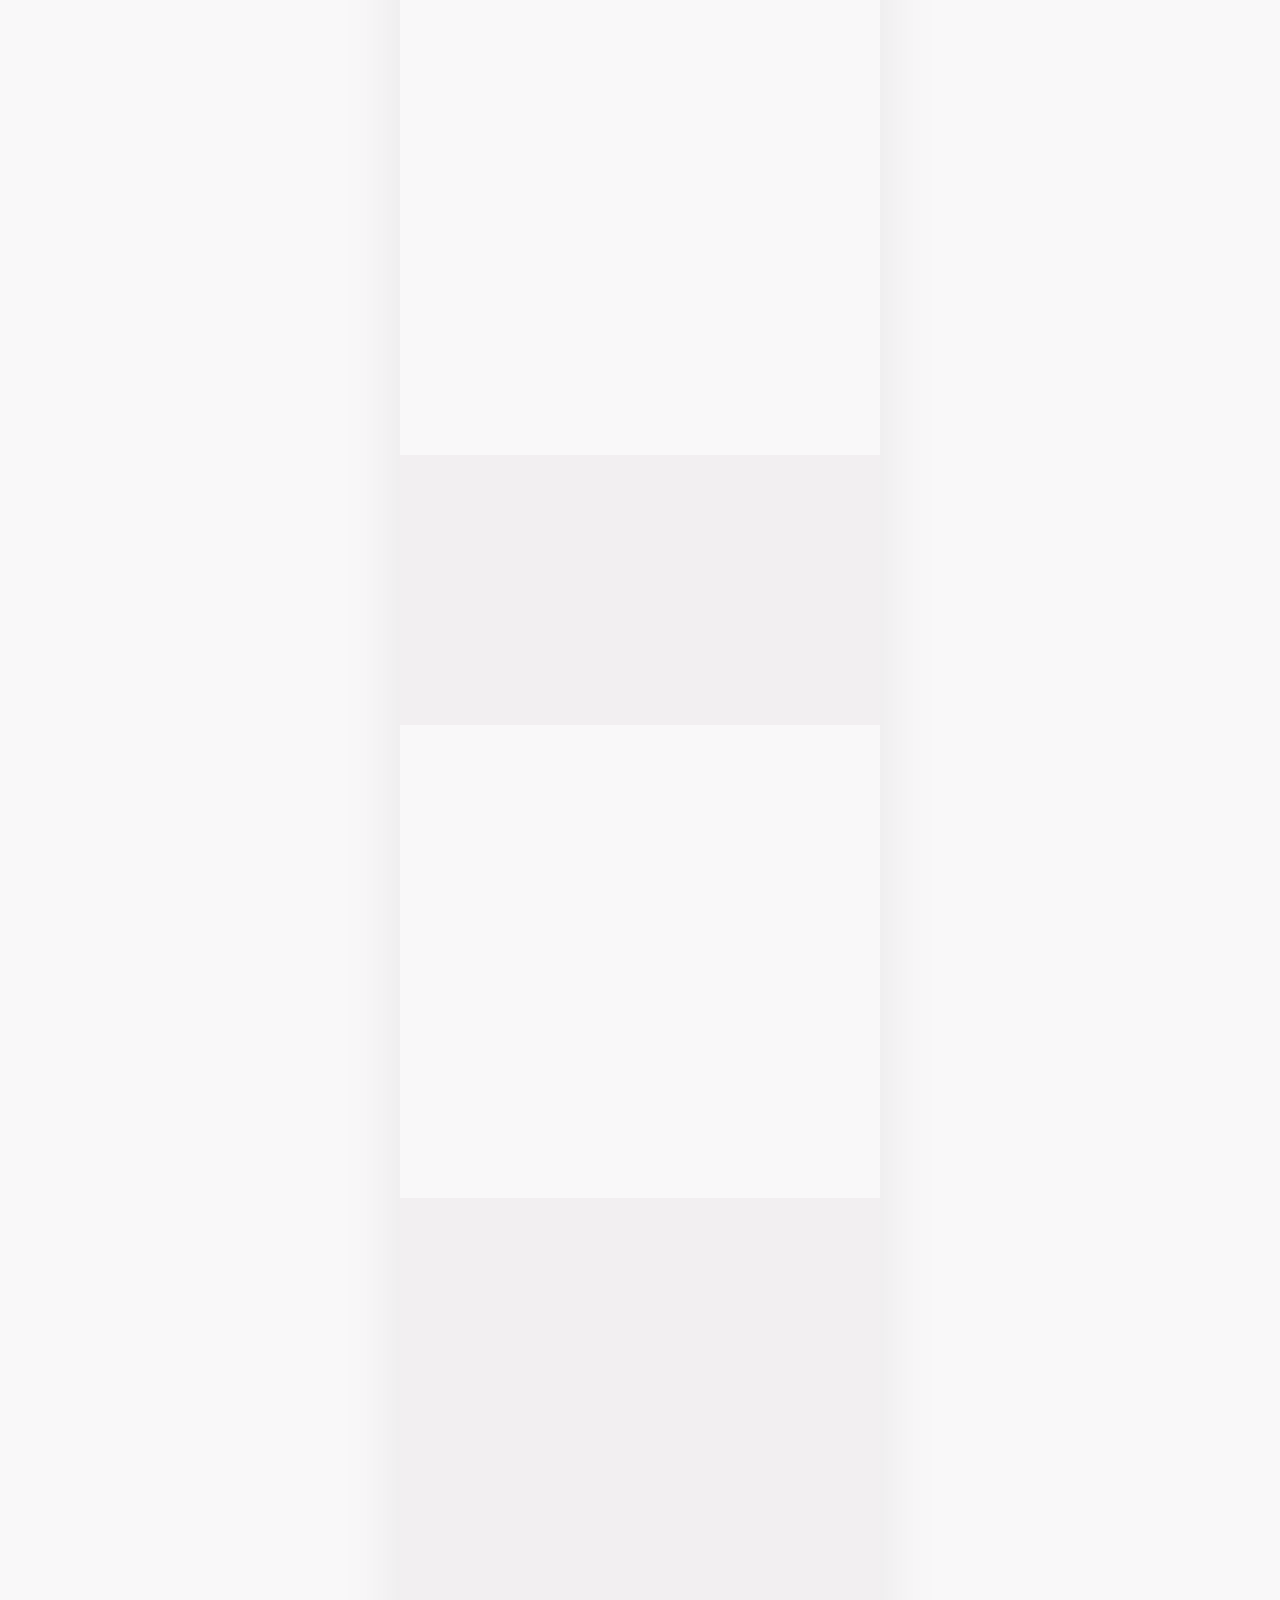
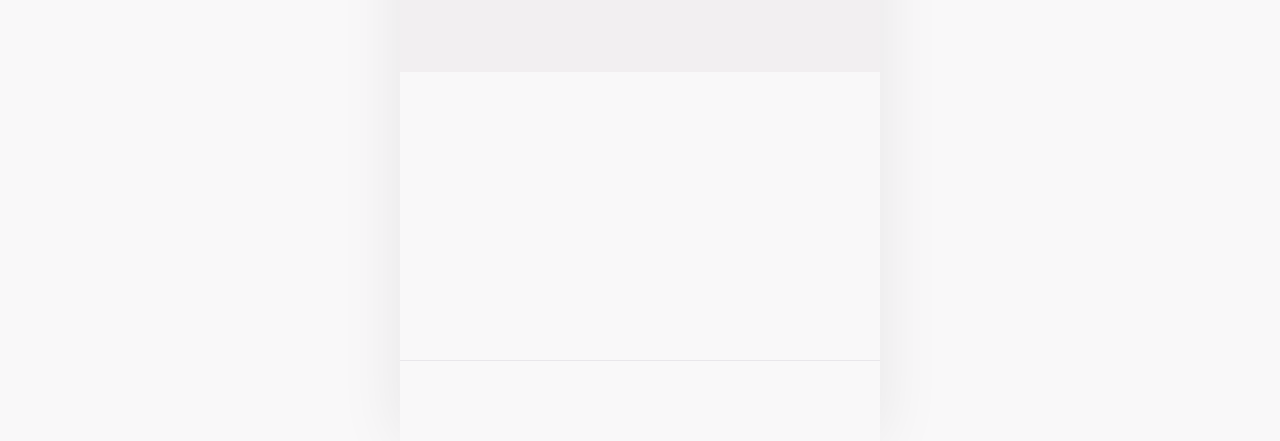
==== commit 12875730: "Update index.html" ====
--- a/index.html
+++ b/index.html
@@ -12,7 +12,7 @@
 
   <meta property="og:type" content="website">
   <meta property="og:title" content="준영 ♥ 인비 결혼합니다">
-  <meta property="og:description" content="2026년 10월 18일 일요일 PM 01:50 | 아이티컨벤션 그레이스홀">
+  <meta property="og:description" content="2026년 10월 18일 일요일 오후 01:50 | 아이티컨벤션 그레이스홀">
   <meta property="og:url" content="https://readycouple1018.github.io/JYIB/">
 
   <meta property="og:image" content="https://readycouple1018.github.io/JYIB/images/og/2.jpg">
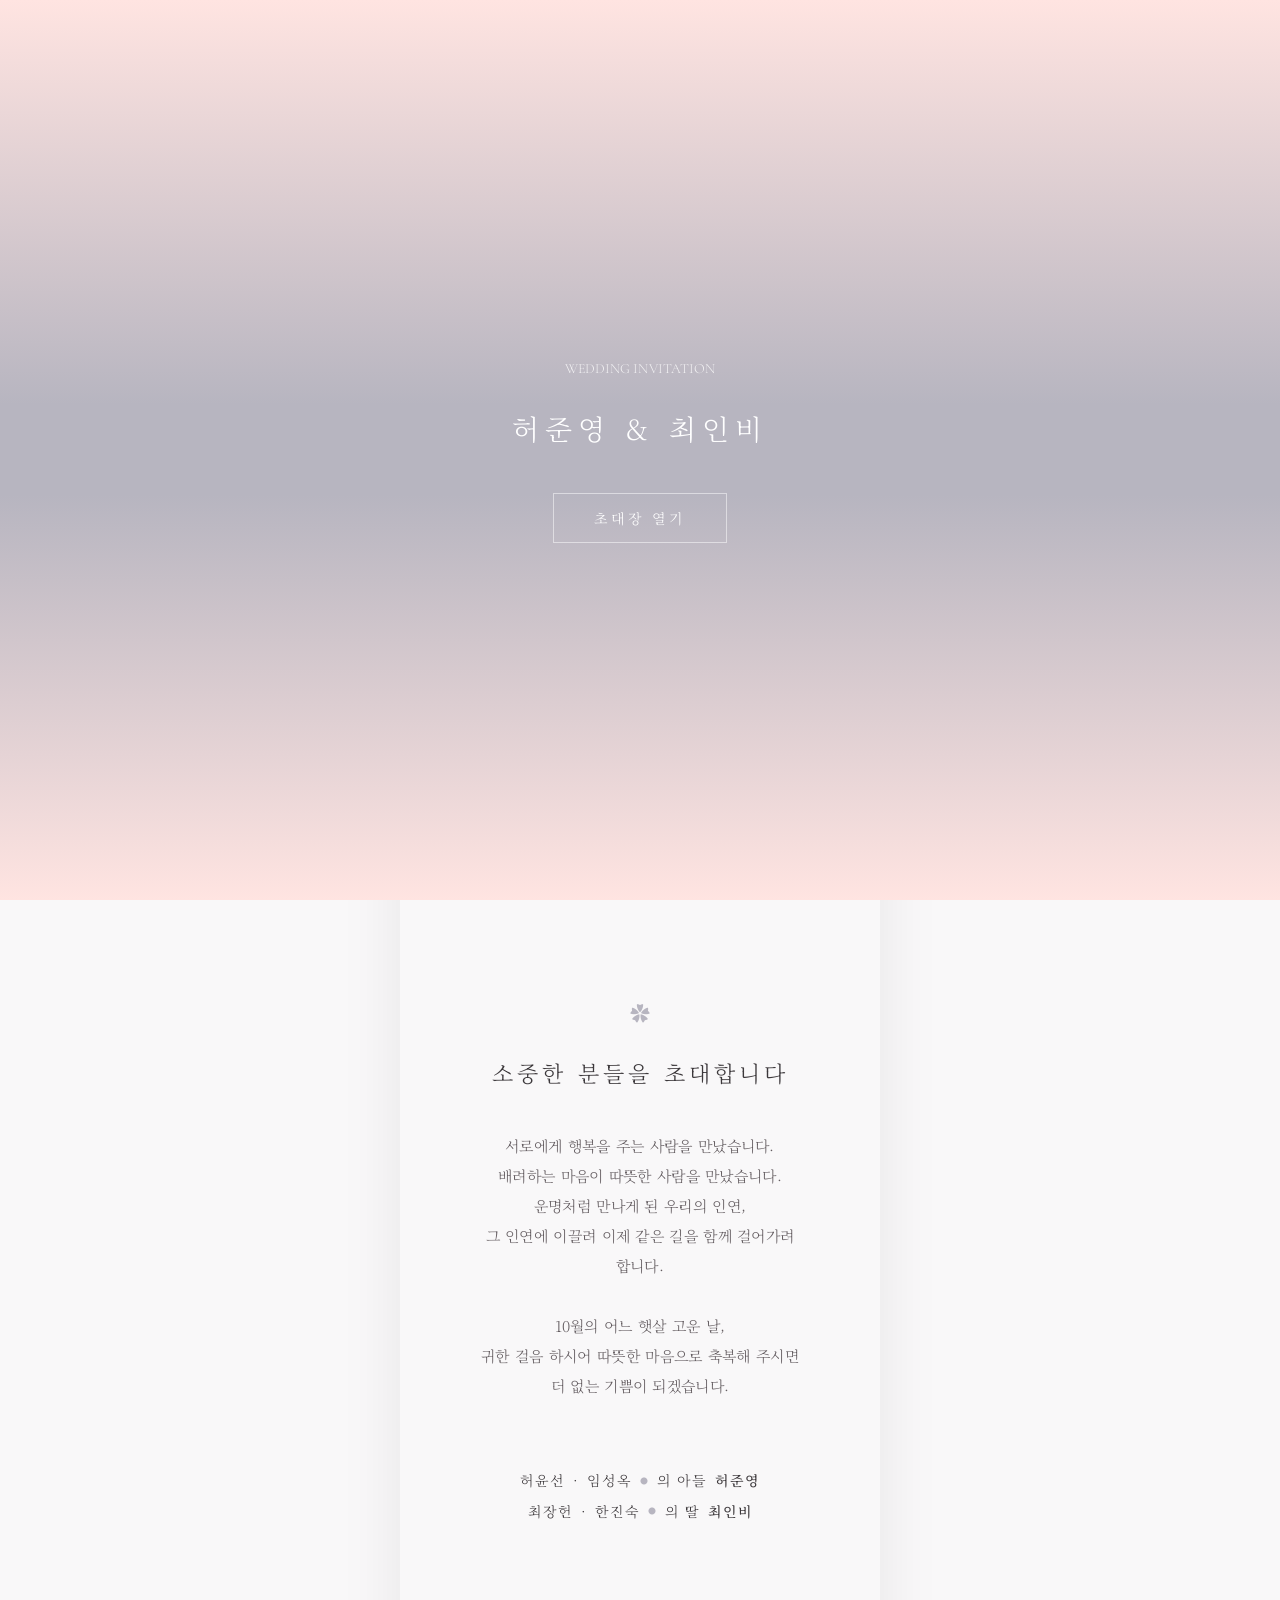
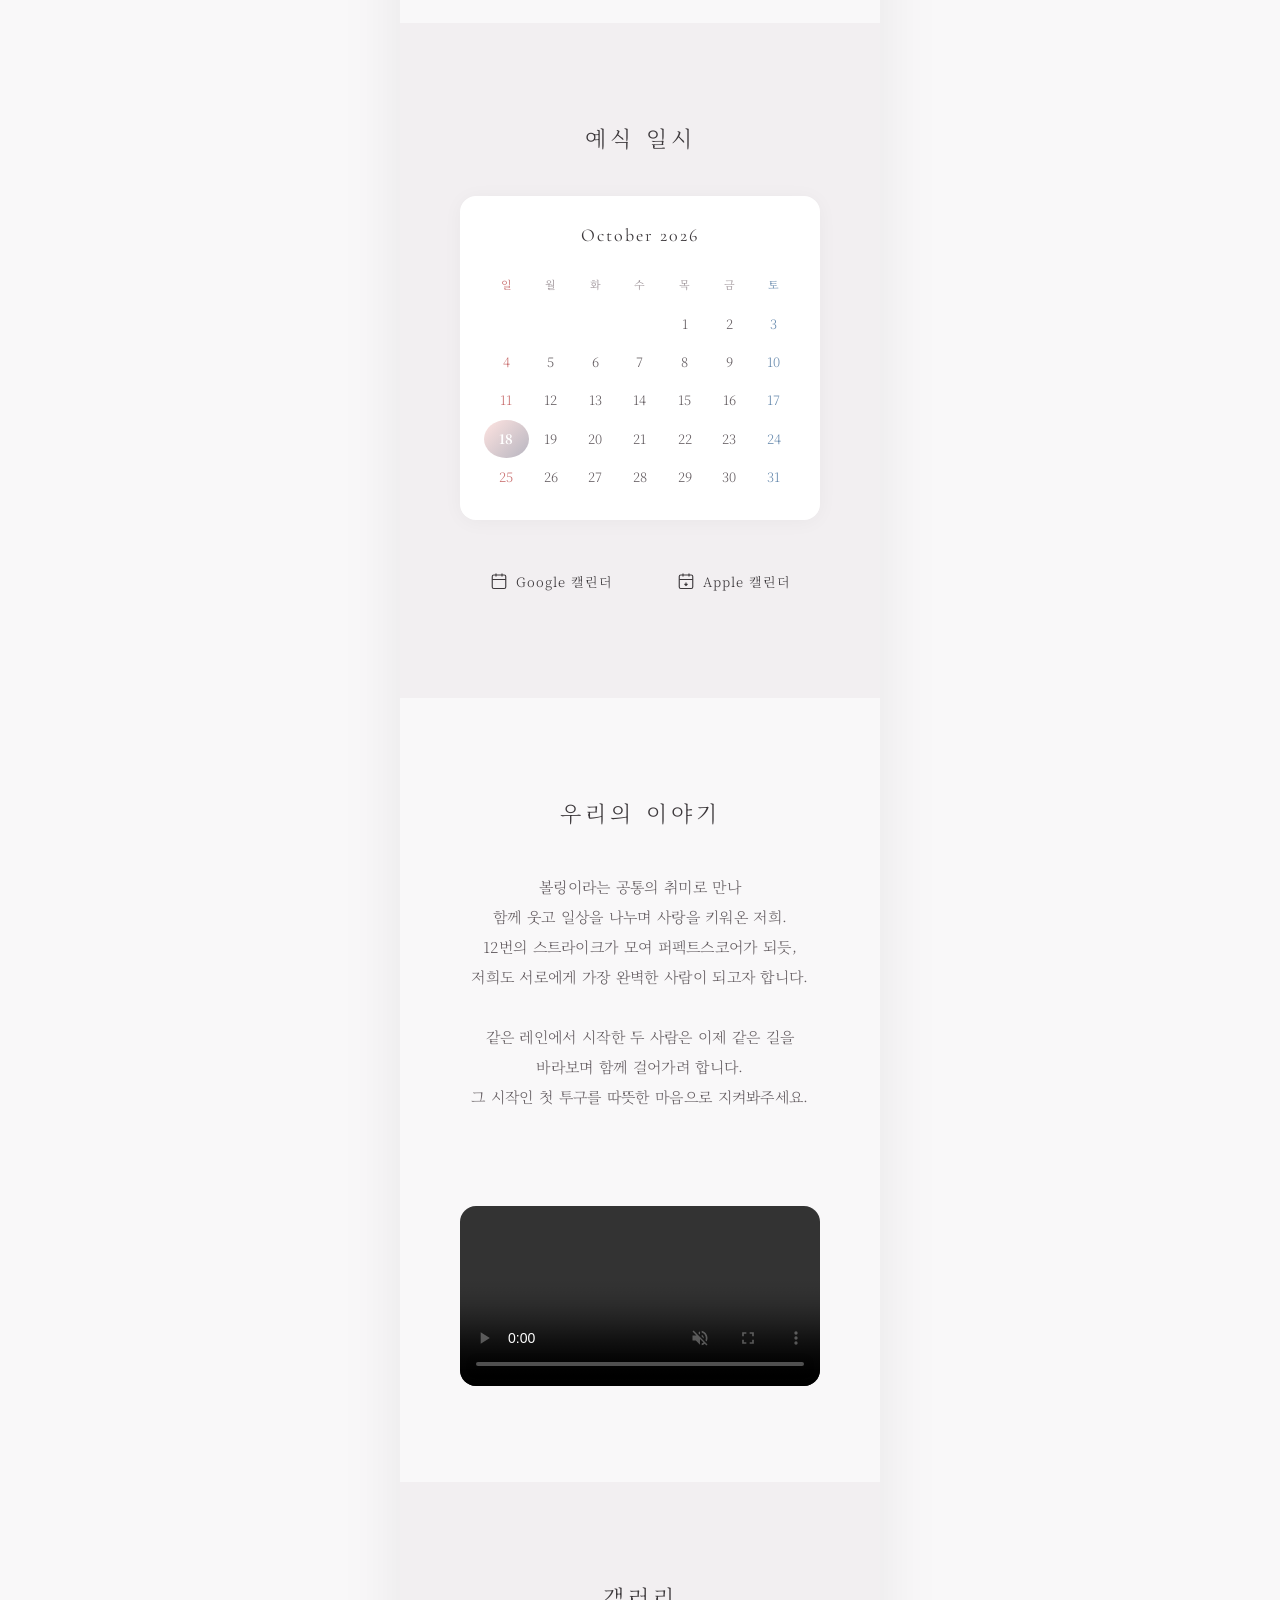
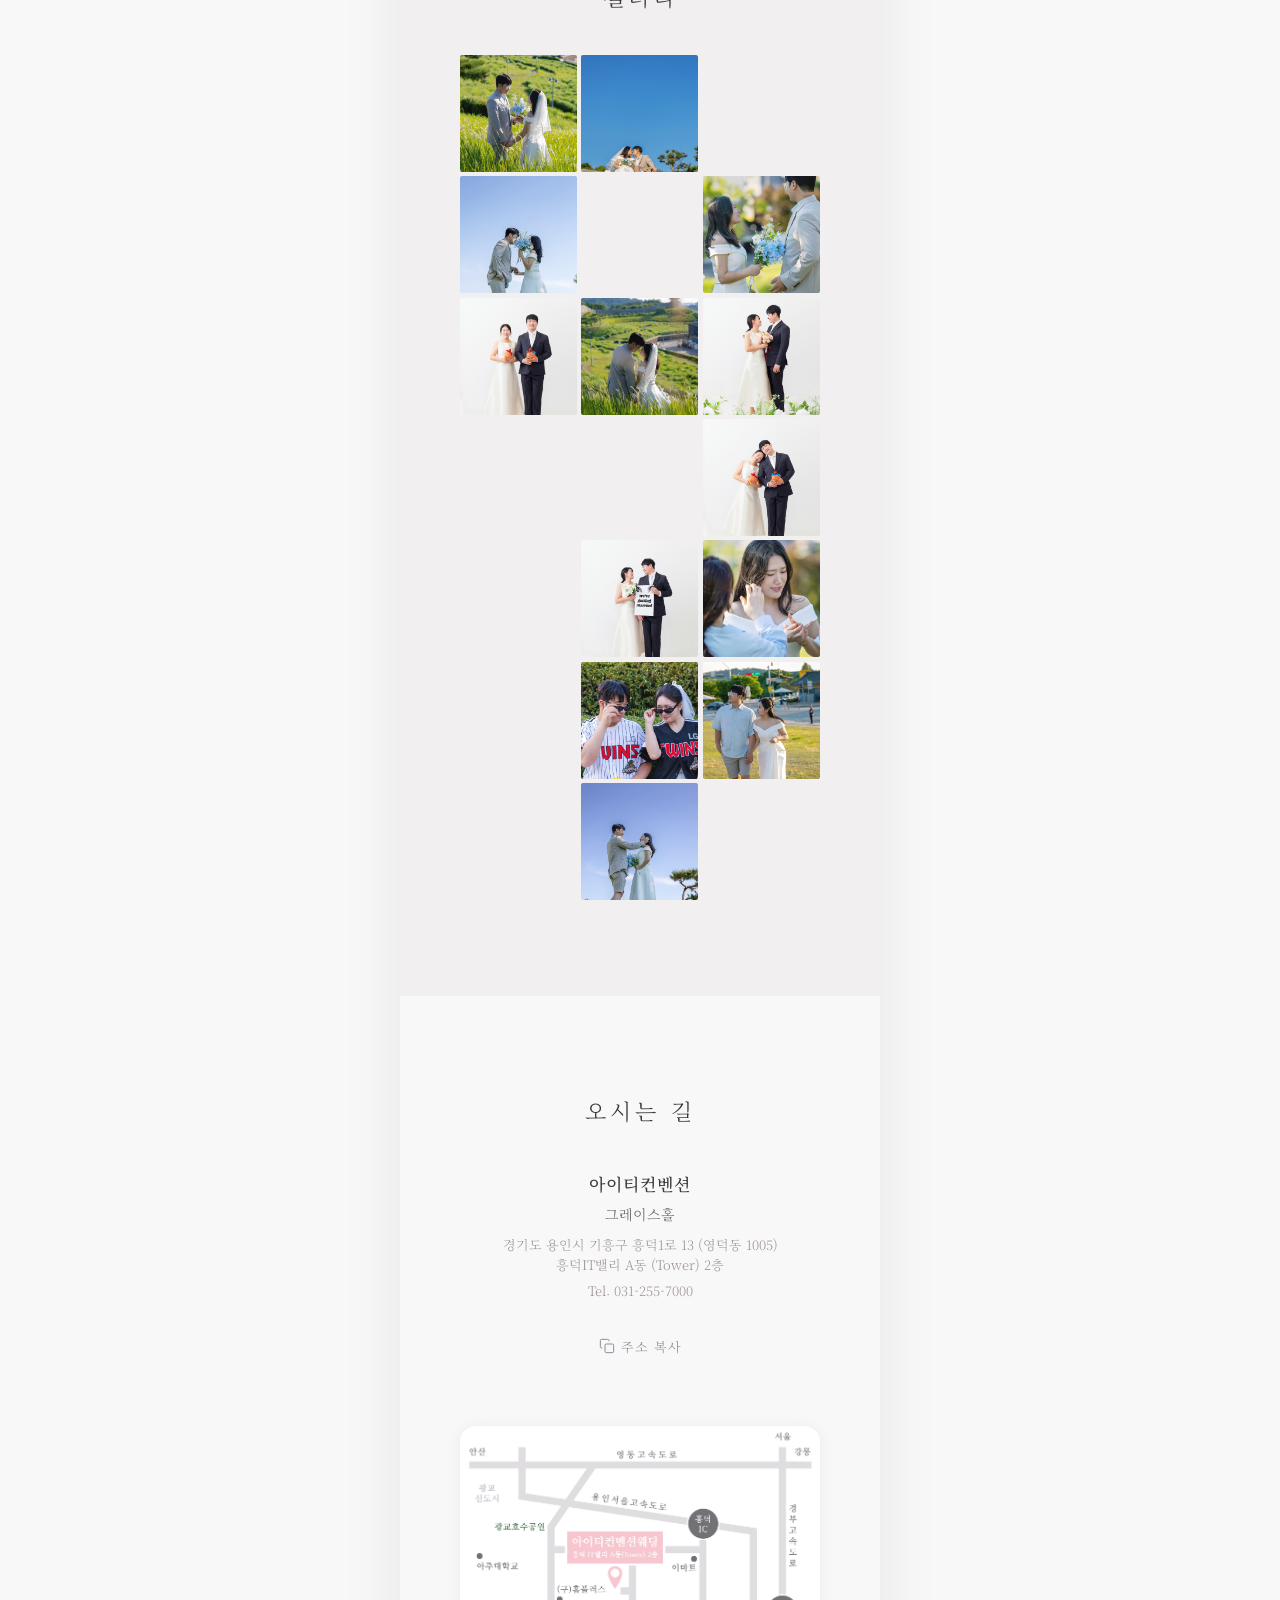
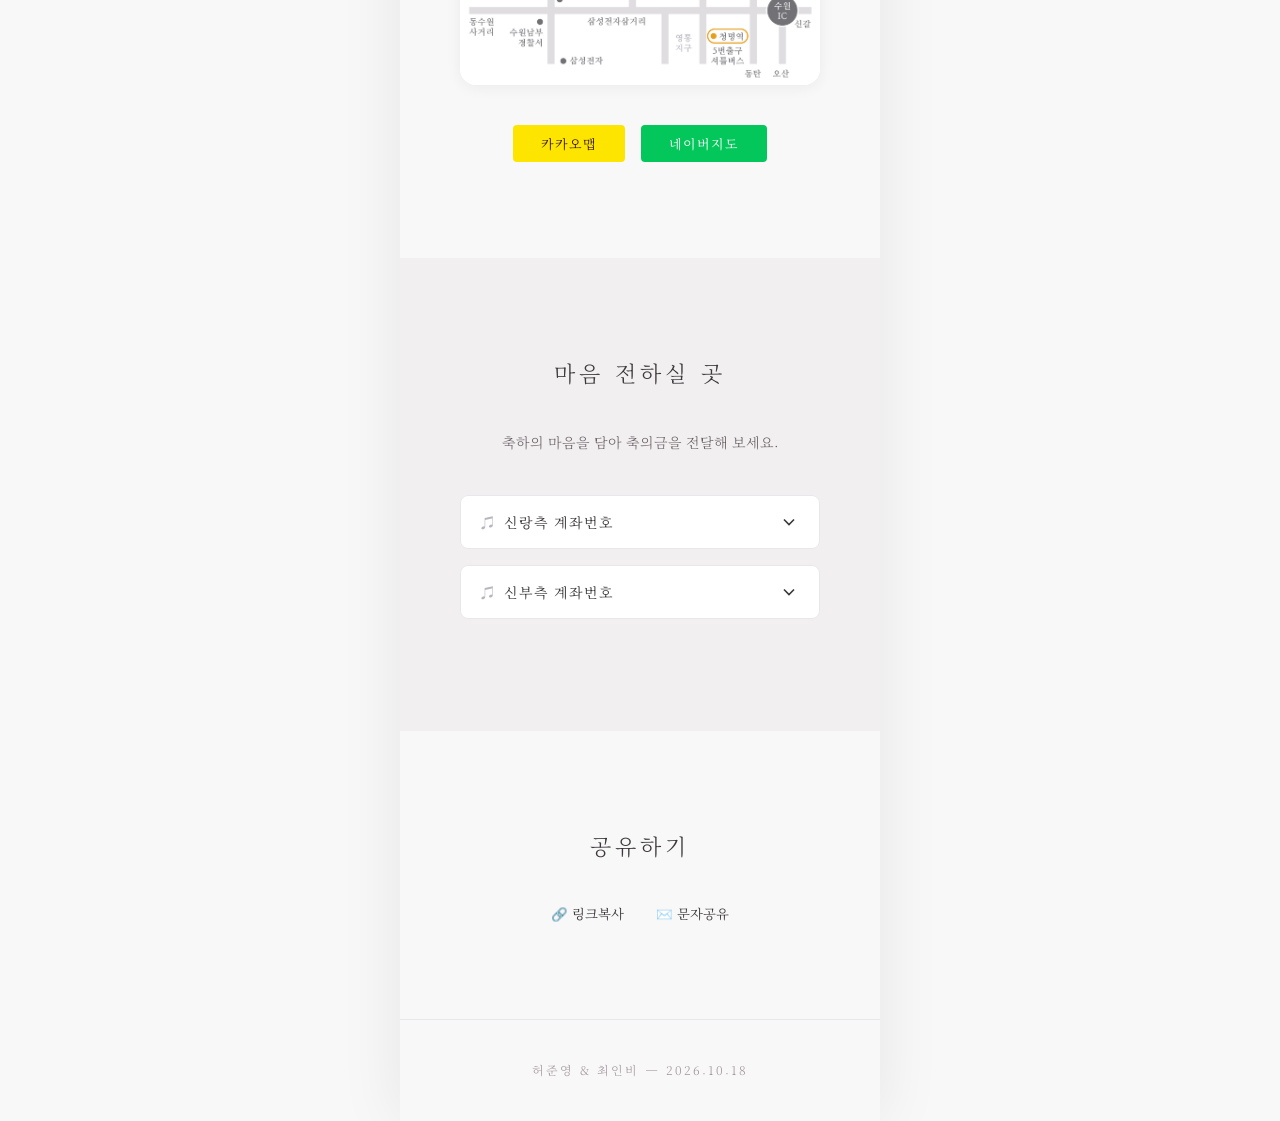
==== commit 9b854b2c: "Update index.html" ====
--- a/index.html
+++ b/index.html
@@ -172,7 +172,7 @@
         <div class="location__info animate-item" data-animate="fade-up">
           <p class="location__venue" id="locationVenue"></p>
           <p class="location__hall" id="locationHall"></p>
-          <p class="location__address" id="locationAddress"></p>
+          <p class="location__address" id="locationAddress" style="white-space: pre-line;"></p>
           <p class="location__tel" id="locationTel"></p>
         </div>
         <button class="btn btn--text location__copy animate-item" data-animate="fade-up" id="copyAddressBtn">
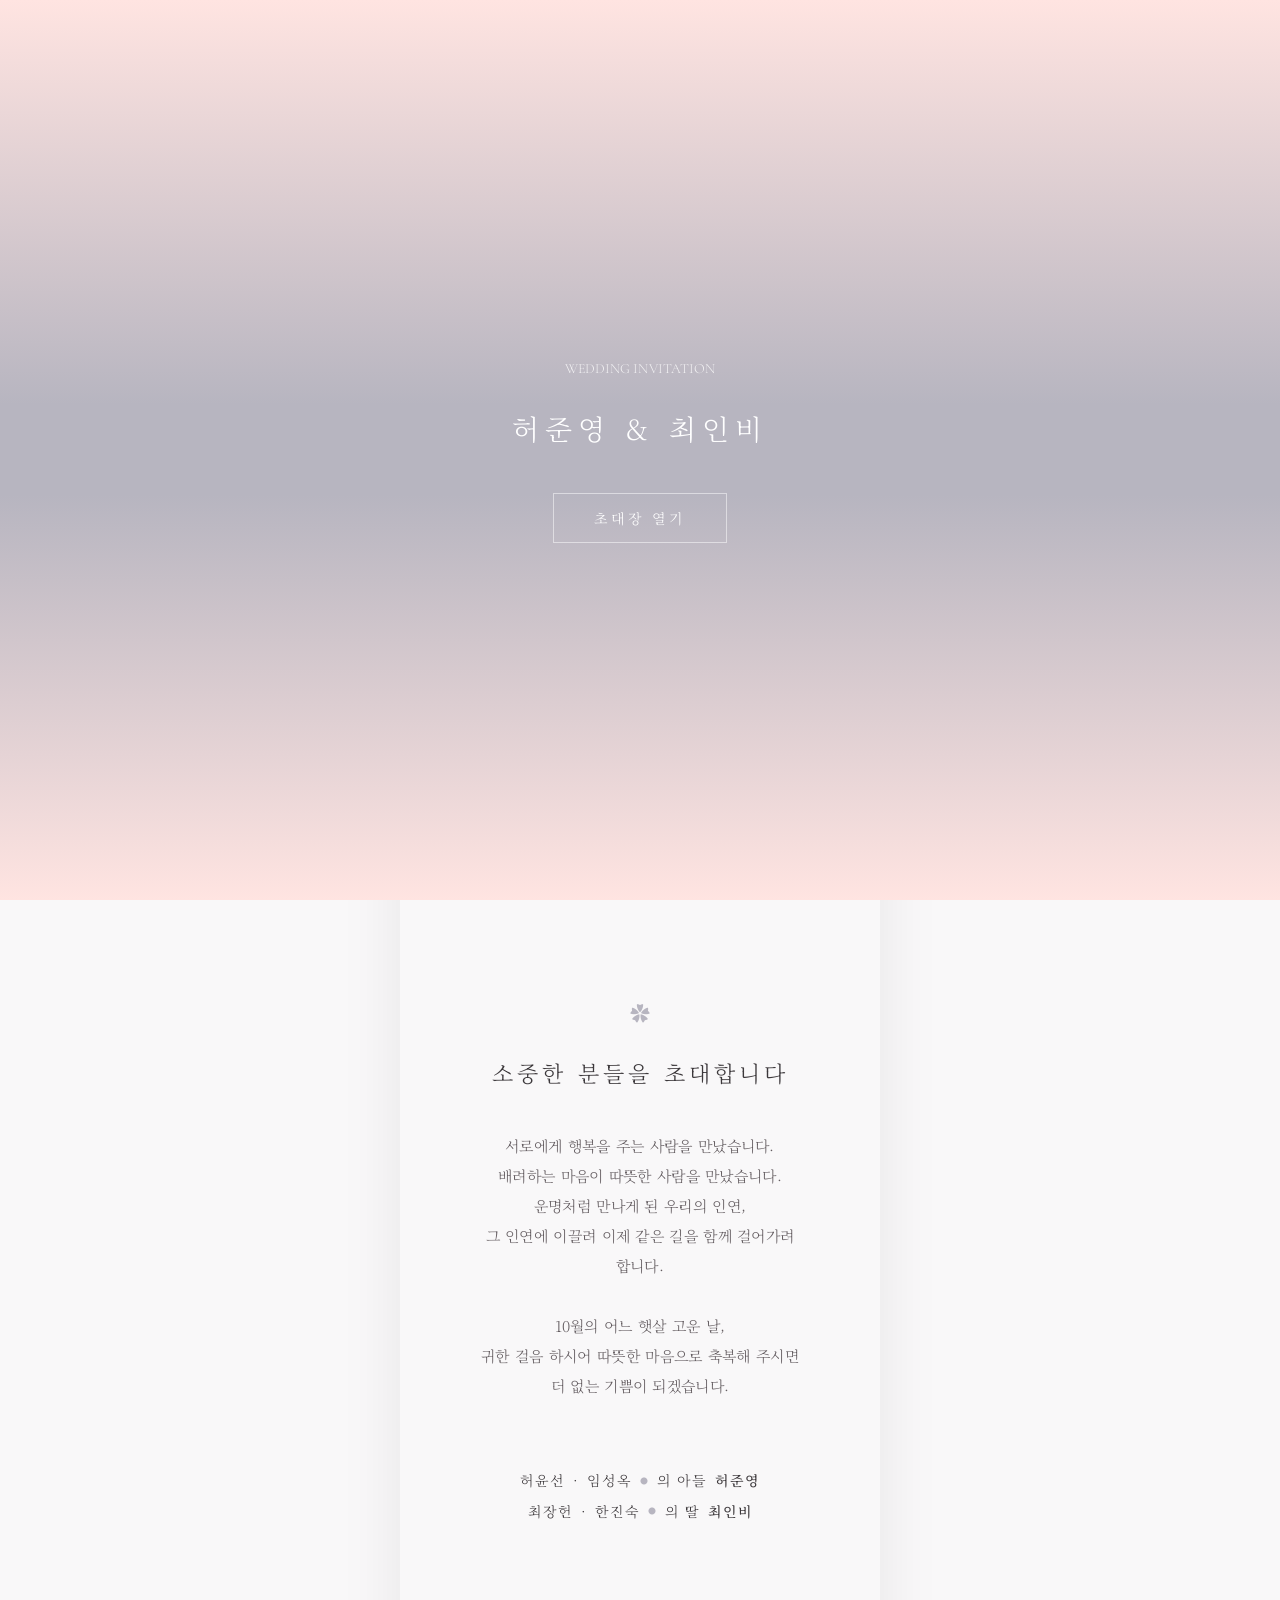
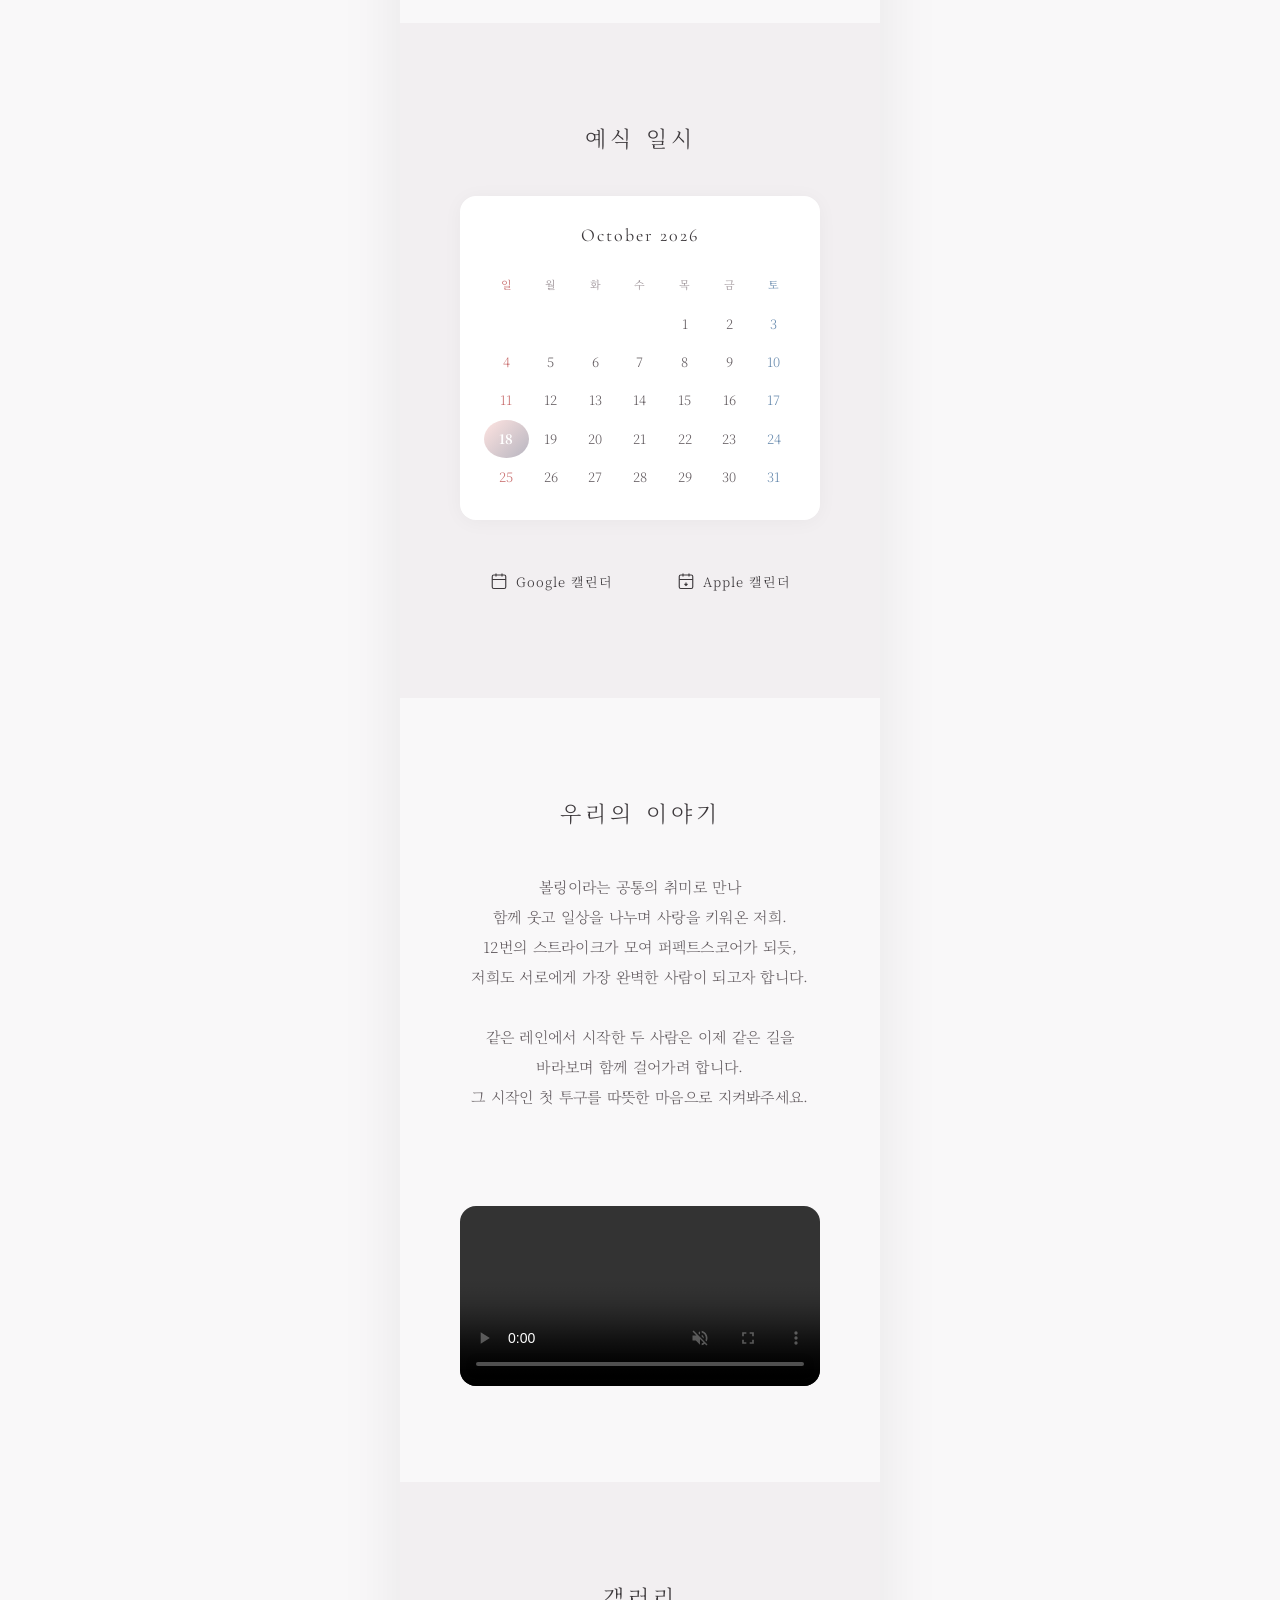
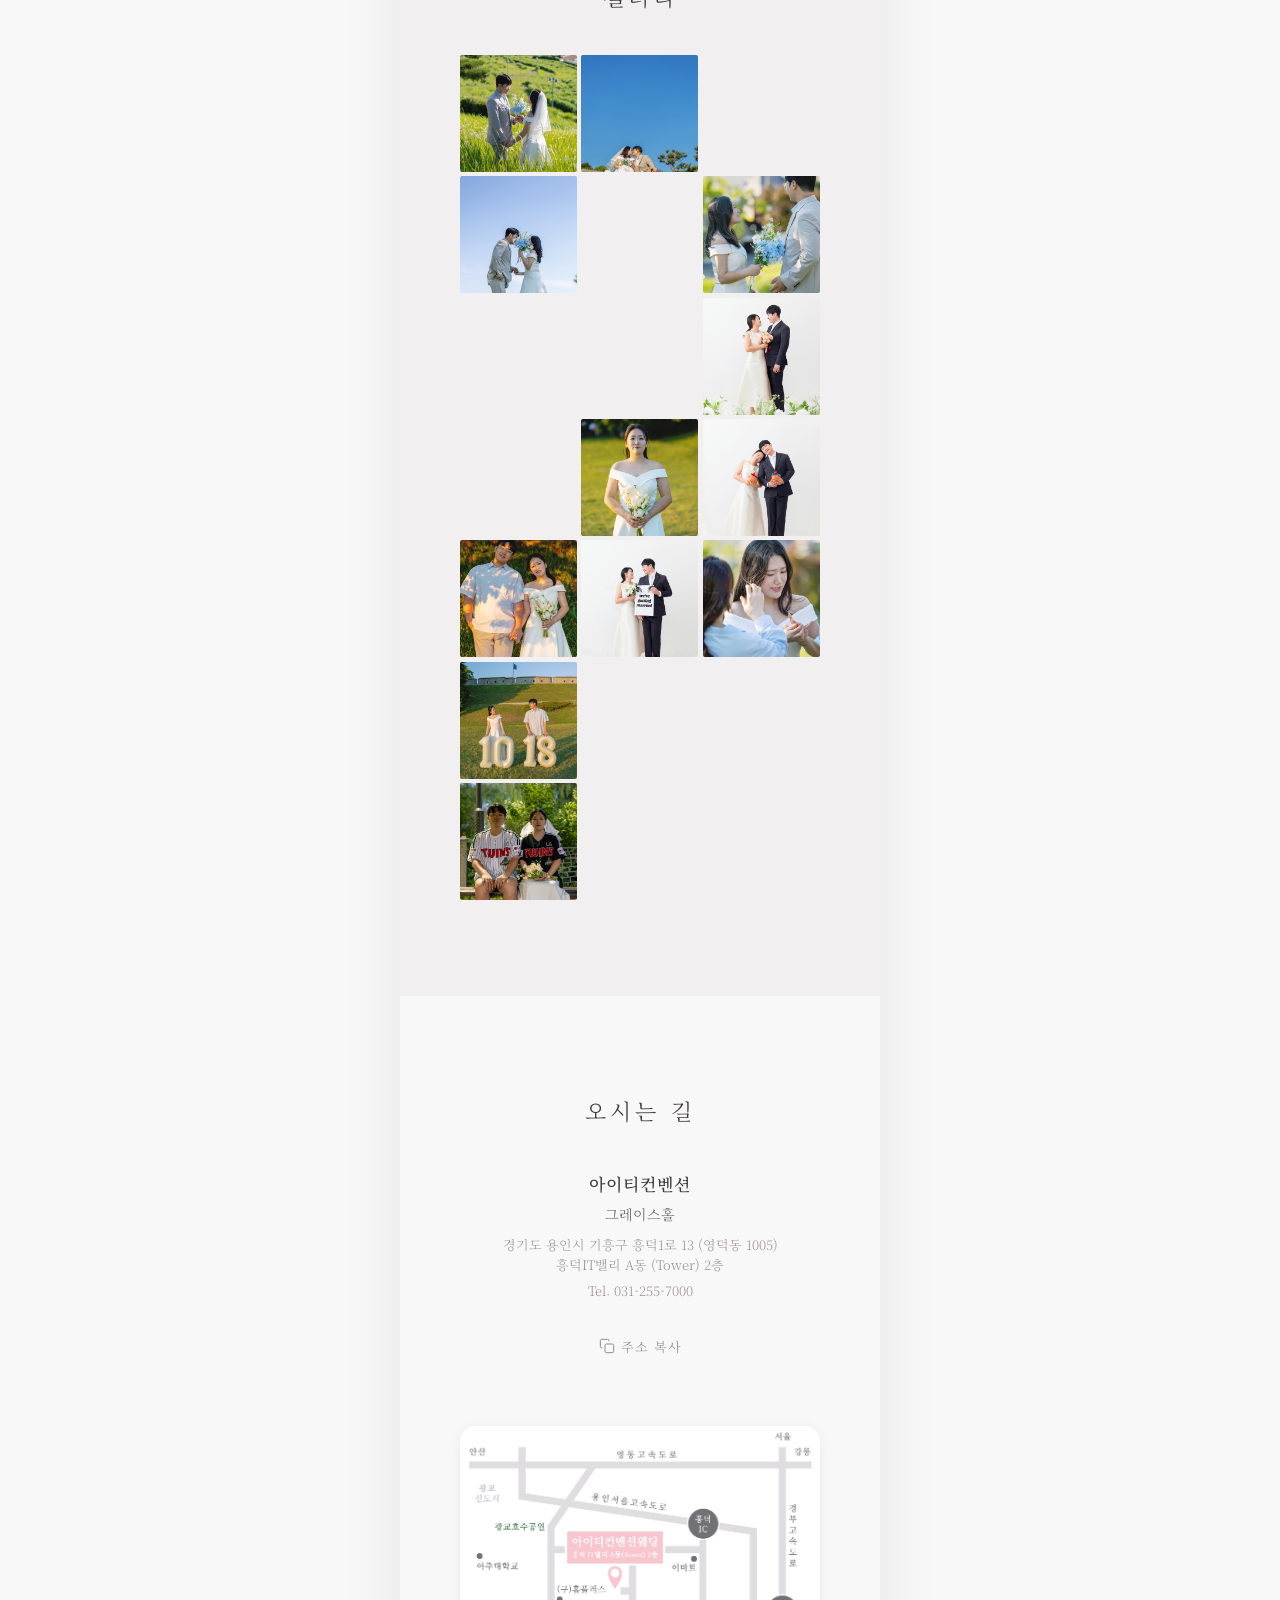
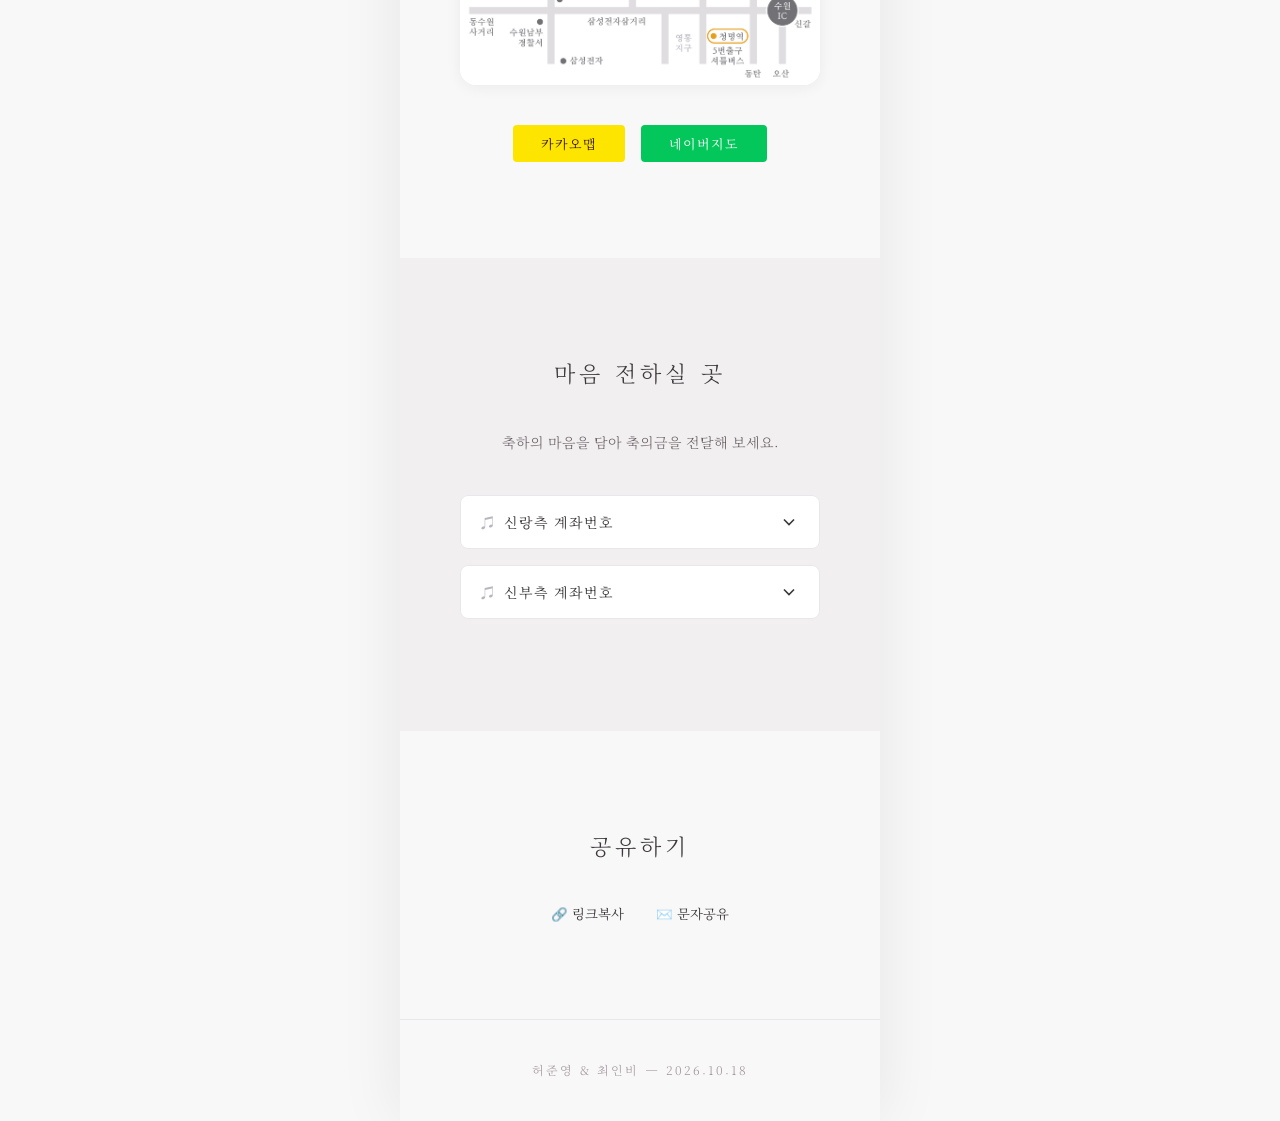
==== commit 1aade4a2: "Update index.html" ====
--- a/index.html
+++ b/index.html
@@ -12,7 +12,7 @@
 
   <meta property="og:type" content="website">
   <meta property="og:title" content="준영 ♥ 인비 결혼합니다">
-  <meta property="og:description" content="2026년 10월 18일 일요일 오후 01:50 | 아이티컨벤션 그레이스홀">
+  <meta property="og:description" content="2026년 10월 18일 일요일 PM01:50 | IT컨벤션 그레이스홀">
   <meta property="og:url" content="https://readycouple1018.github.io/JYIB/">
 
   <meta property="og:image" content="https://readycouple1018.github.io/JYIB/images/og/2.jpg">
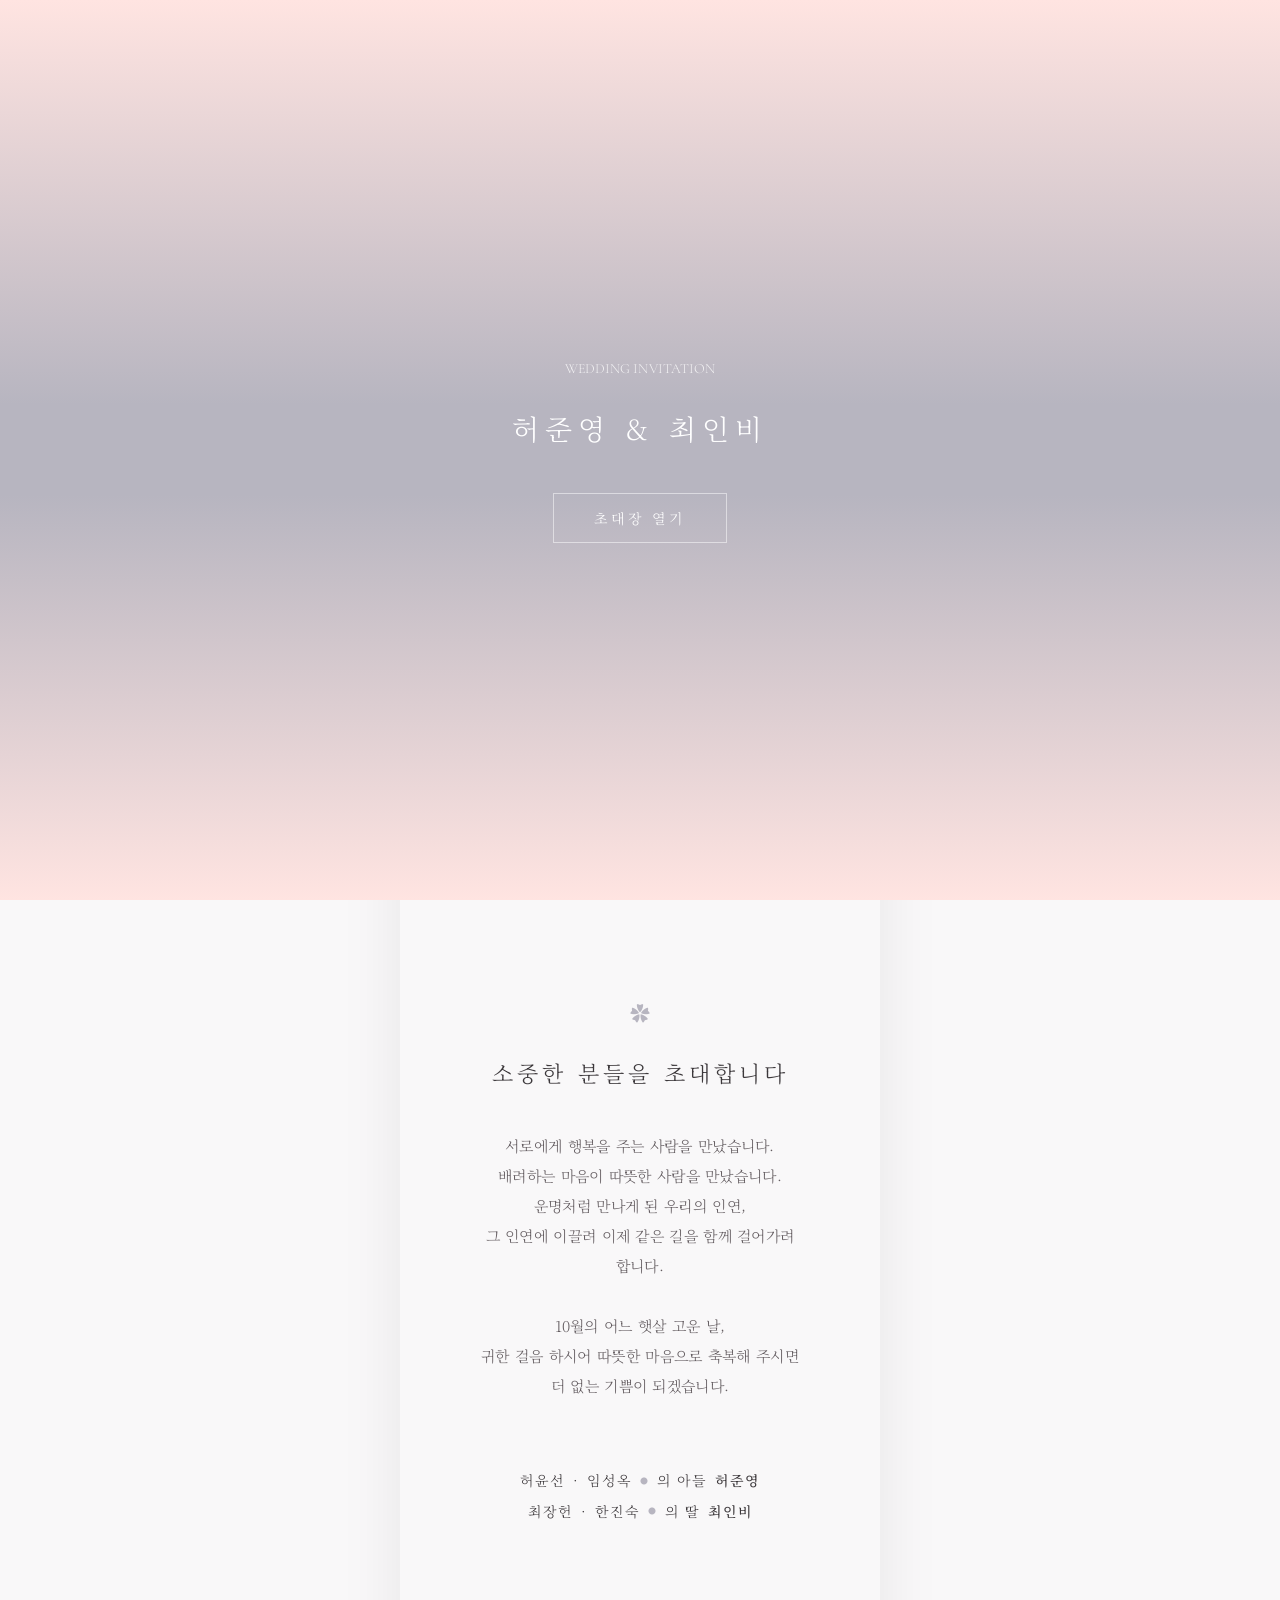
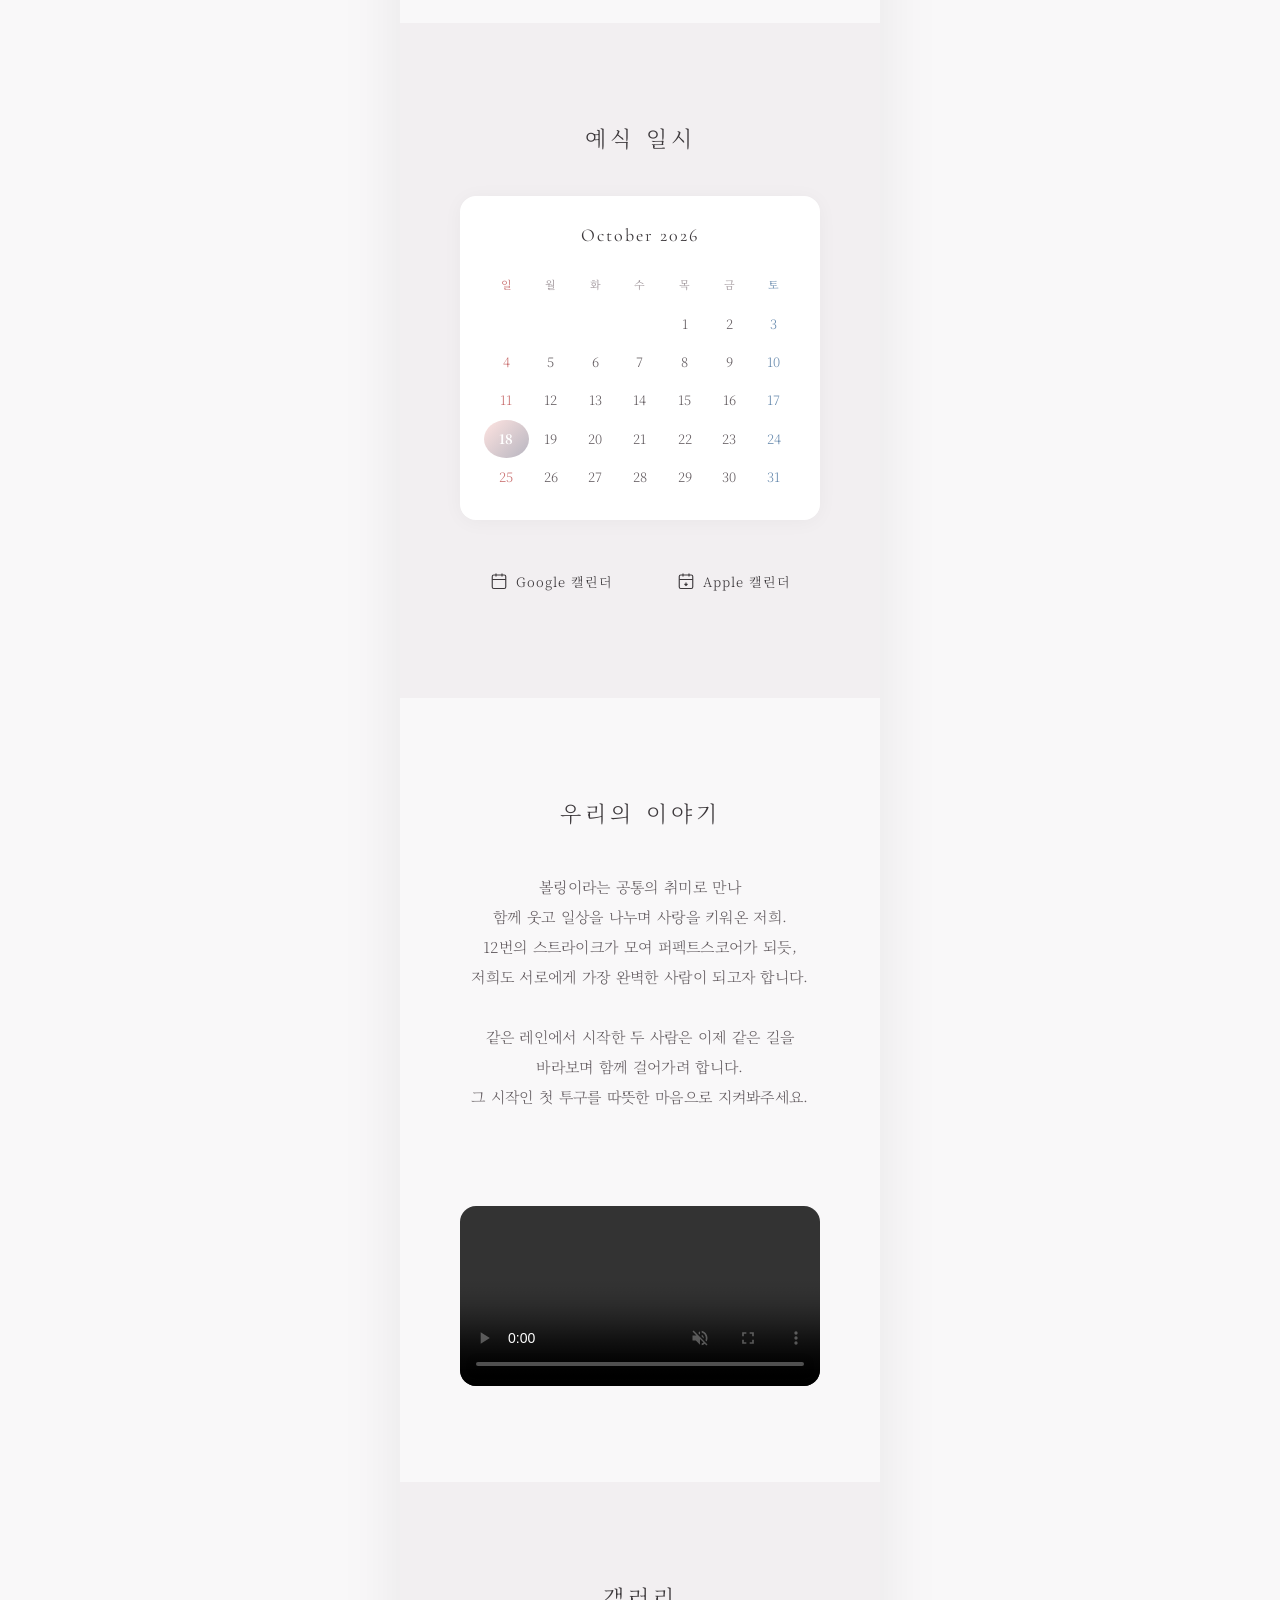
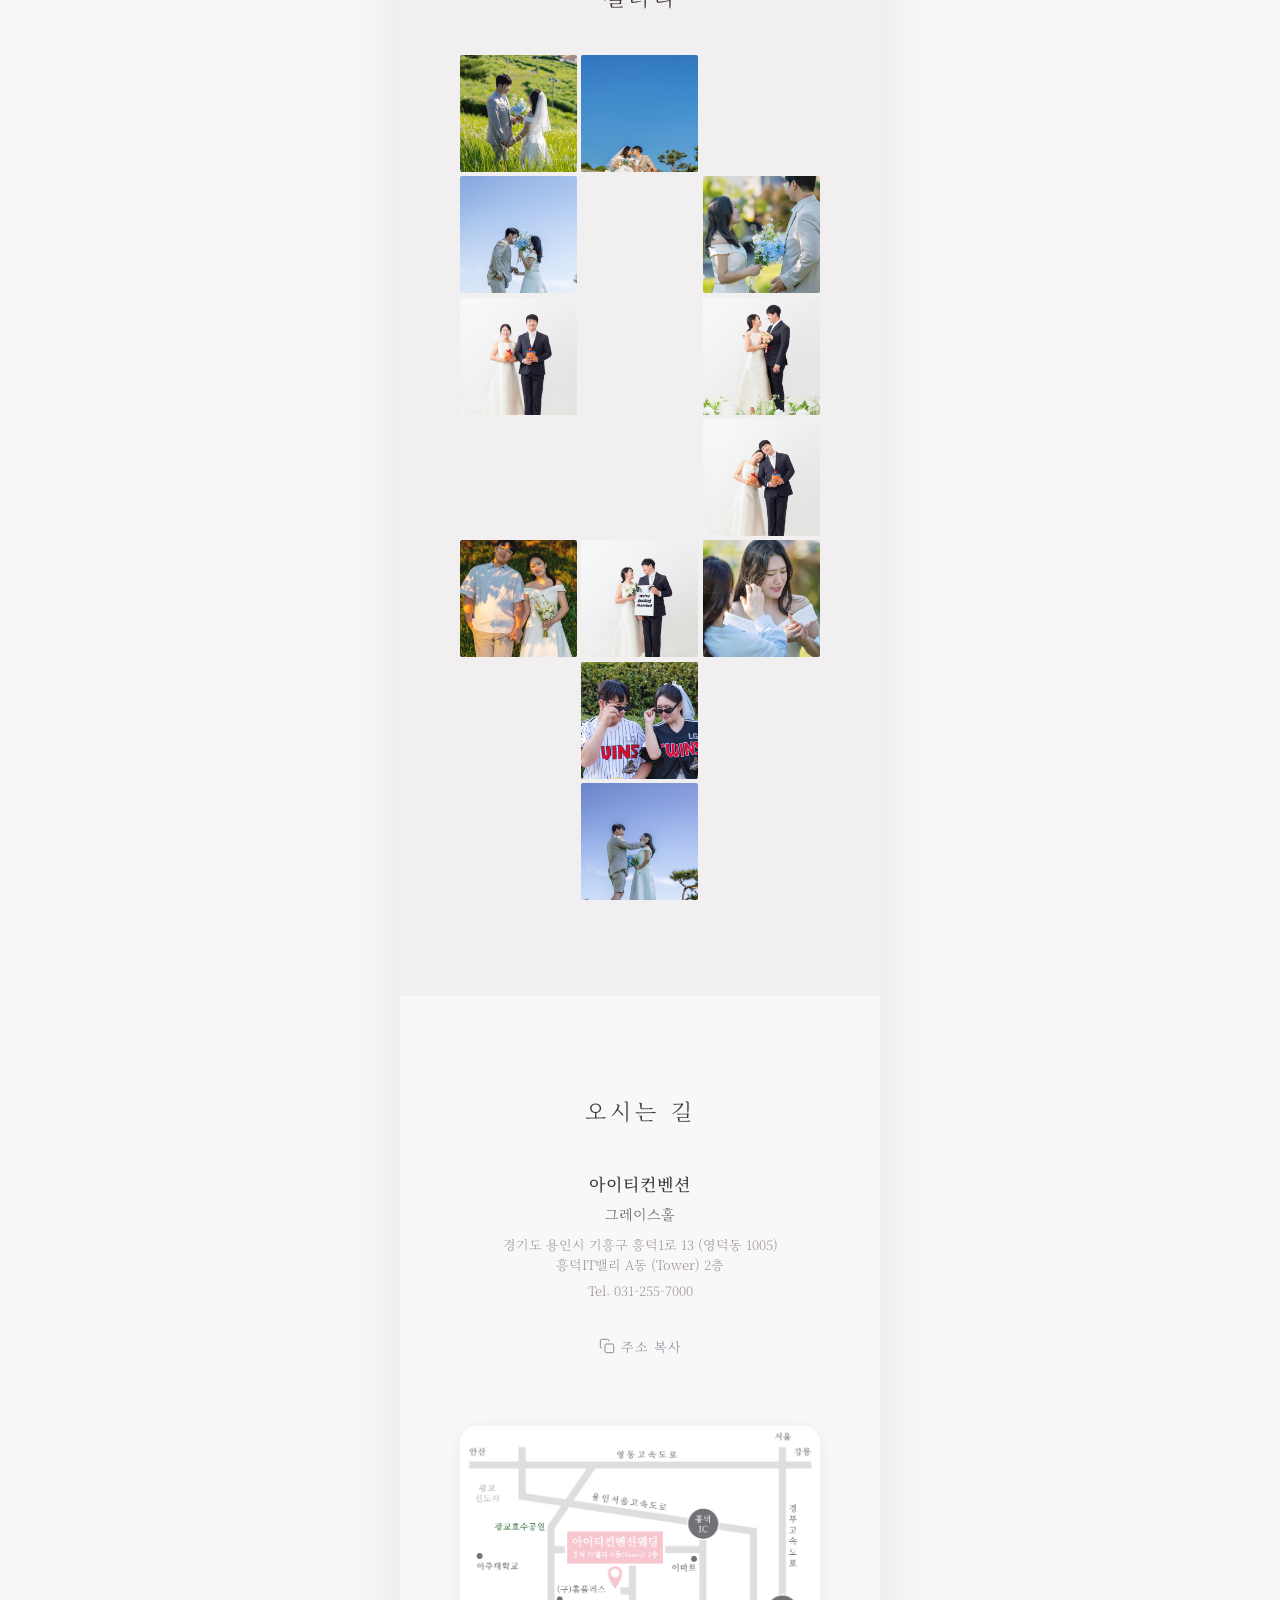
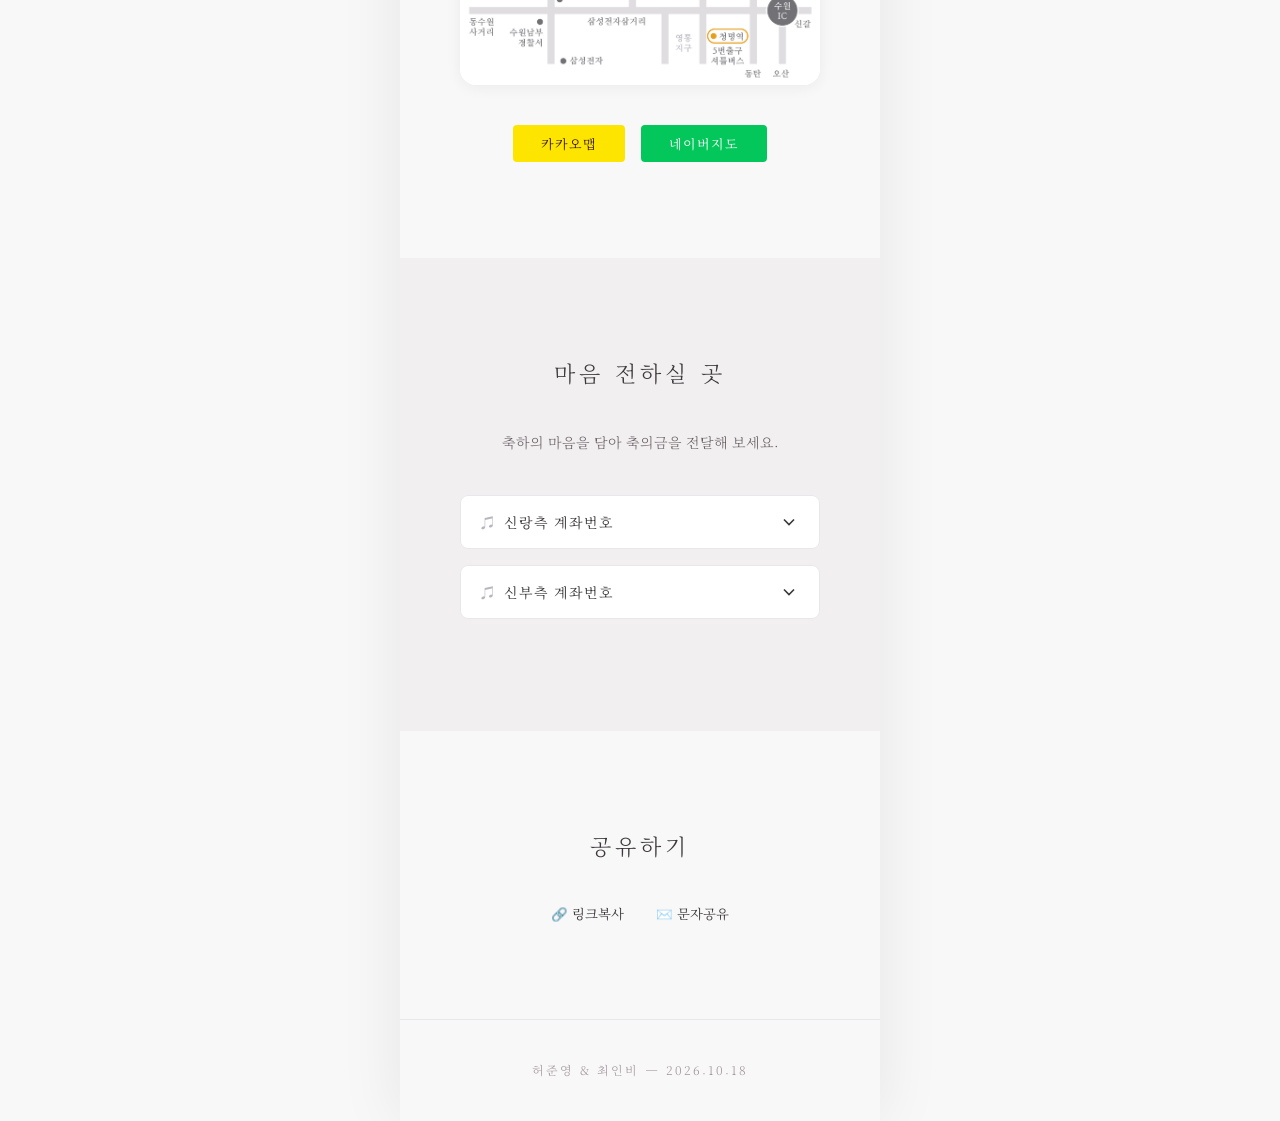
==== commit 106670b9: "Update index.html" ====
--- a/index.html
+++ b/index.html
@@ -12,7 +12,7 @@
 
   <meta property="og:type" content="website">
   <meta property="og:title" content="준영 ♥ 인비 결혼합니다">
-  <meta property="og:description" content="2026년 10월 18일 일요일 PM01:50 | IT컨벤션 그레이스홀">
+  <meta property="og:description" content="2026년 10월 18일 일요일 | 아이티컨벤션 그레이스홀">
   <meta property="og:url" content="https://readycouple1018.github.io/JYIB/">
 
   <meta property="og:image" content="https://readycouple1018.github.io/JYIB/images/og/2.jpg">
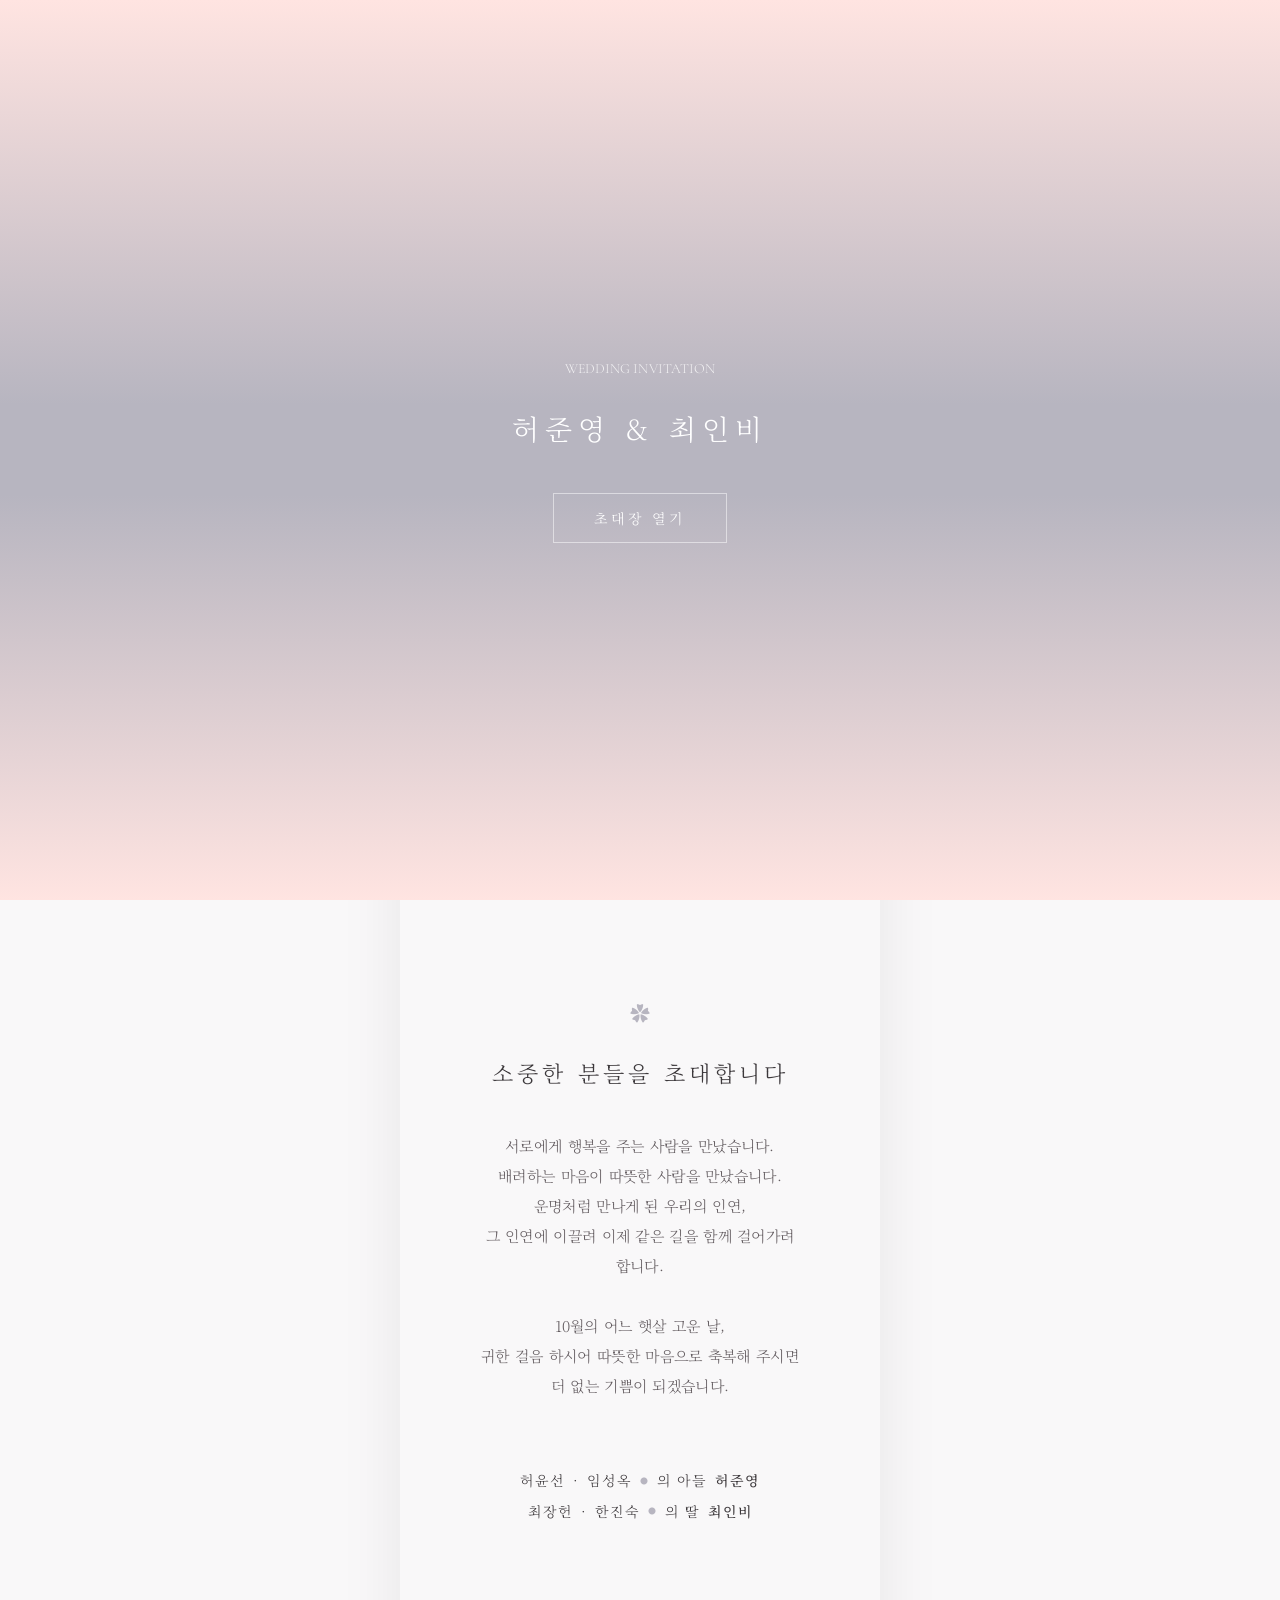
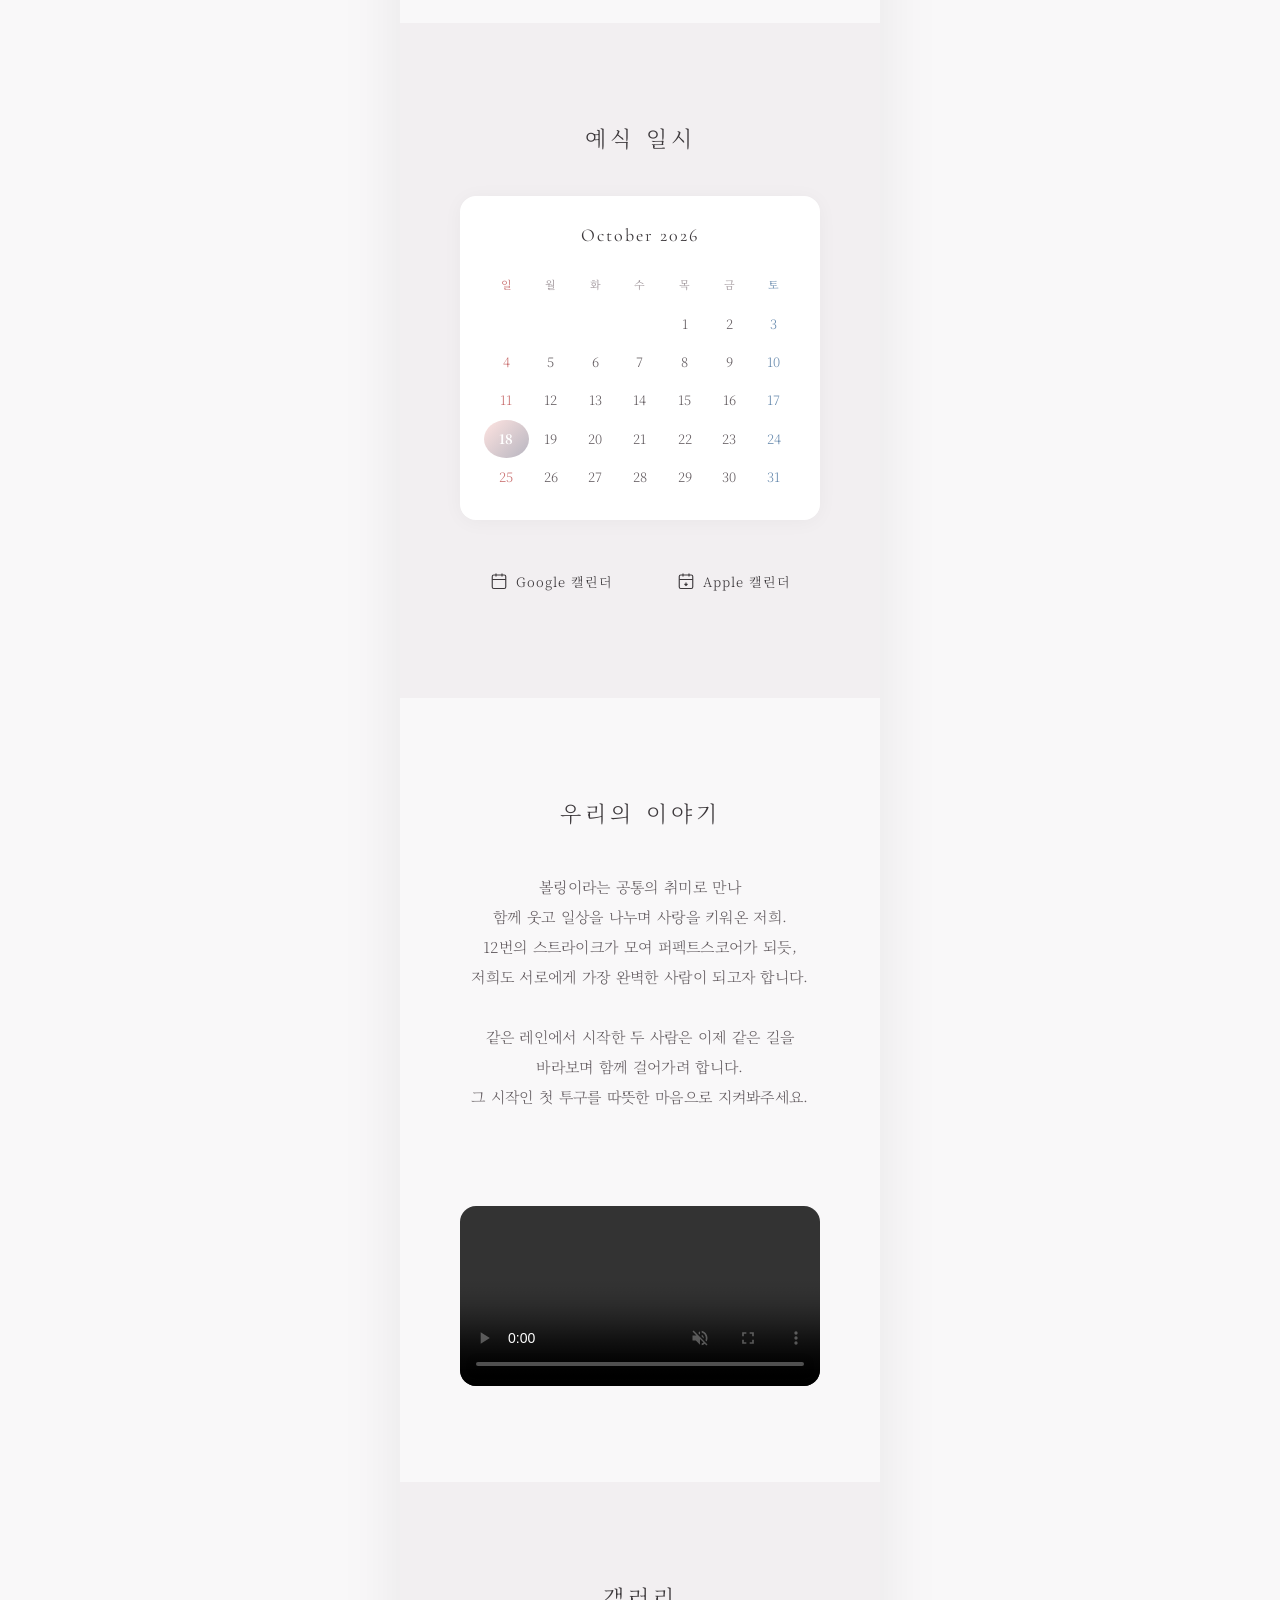
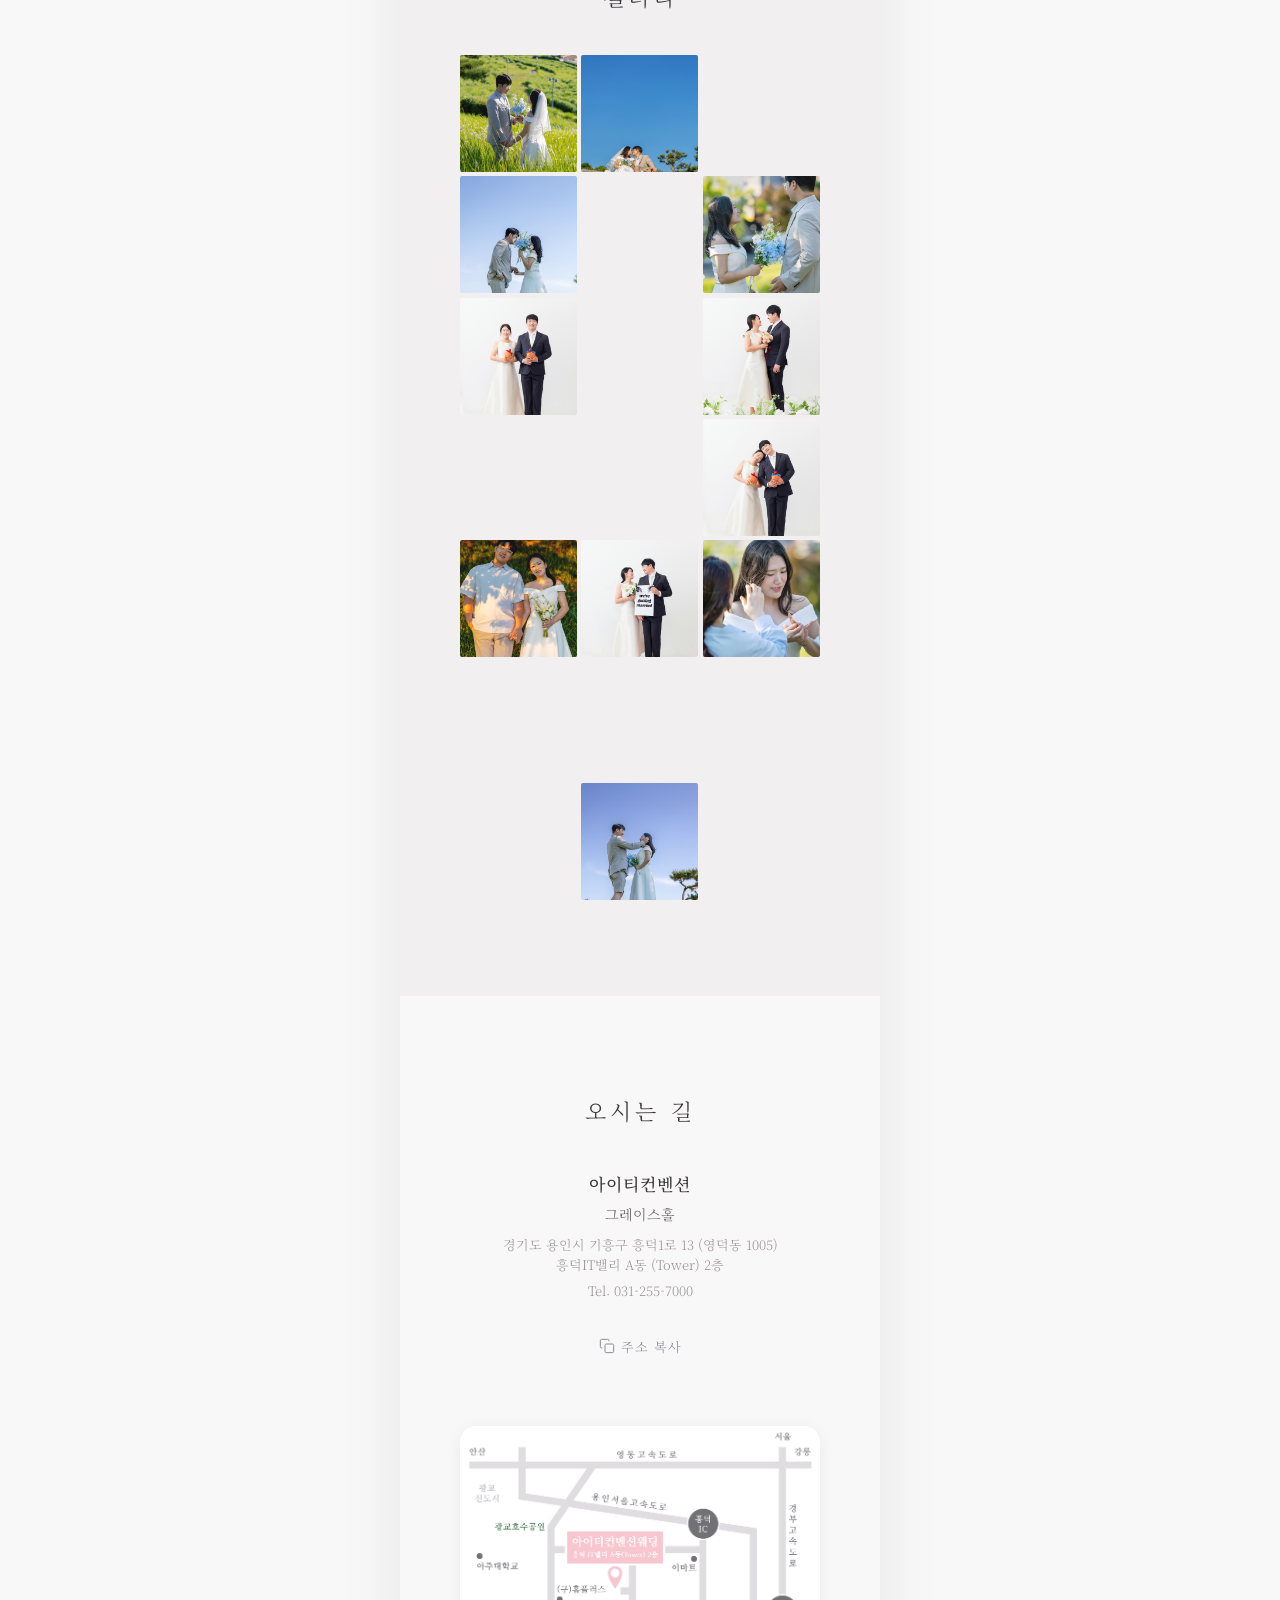
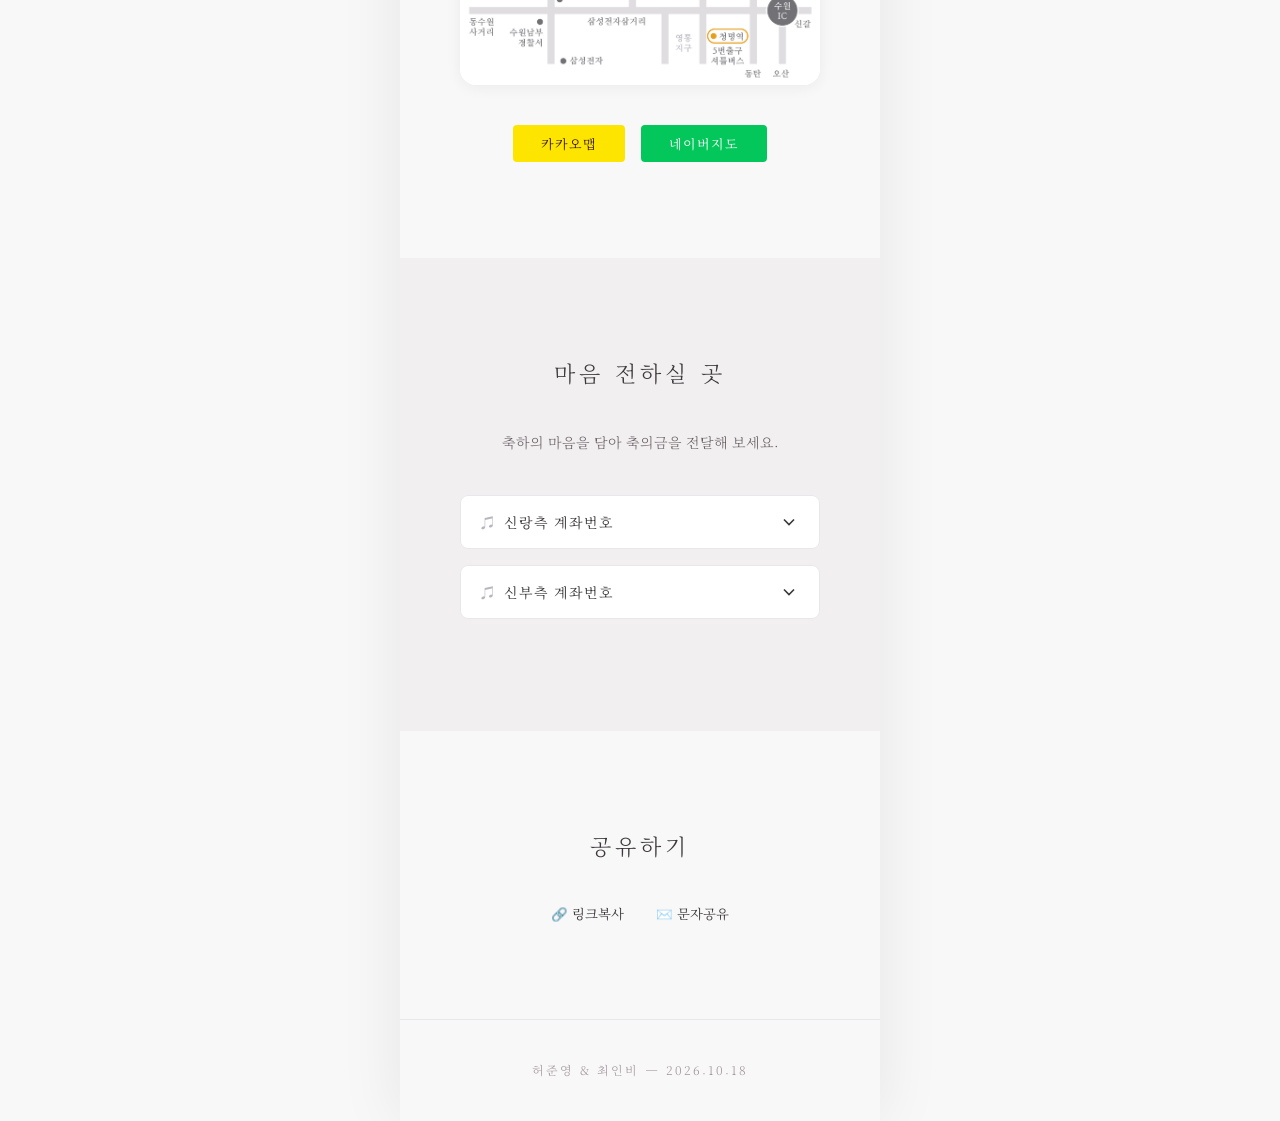
==== commit 08a354a6: "Update index.html" ====
--- a/index.html
+++ b/index.html
@@ -12,7 +12,7 @@
 
   <meta property="og:type" content="website">
   <meta property="og:title" content="준영 ♥ 인비 결혼합니다">
-  <meta property="og:description" content="2026년 10월 18일 일요일 | 아이티컨벤션 그레이스홀">
+  <meta property="og:description" content="2026년 10월 18일 일요일 | IT컨벤션 그레이스홀">
   <meta property="og:url" content="https://readycouple1018.github.io/JYIB/">
 
   <meta property="og:image" content="https://readycouple1018.github.io/JYIB/images/og/2.jpg">
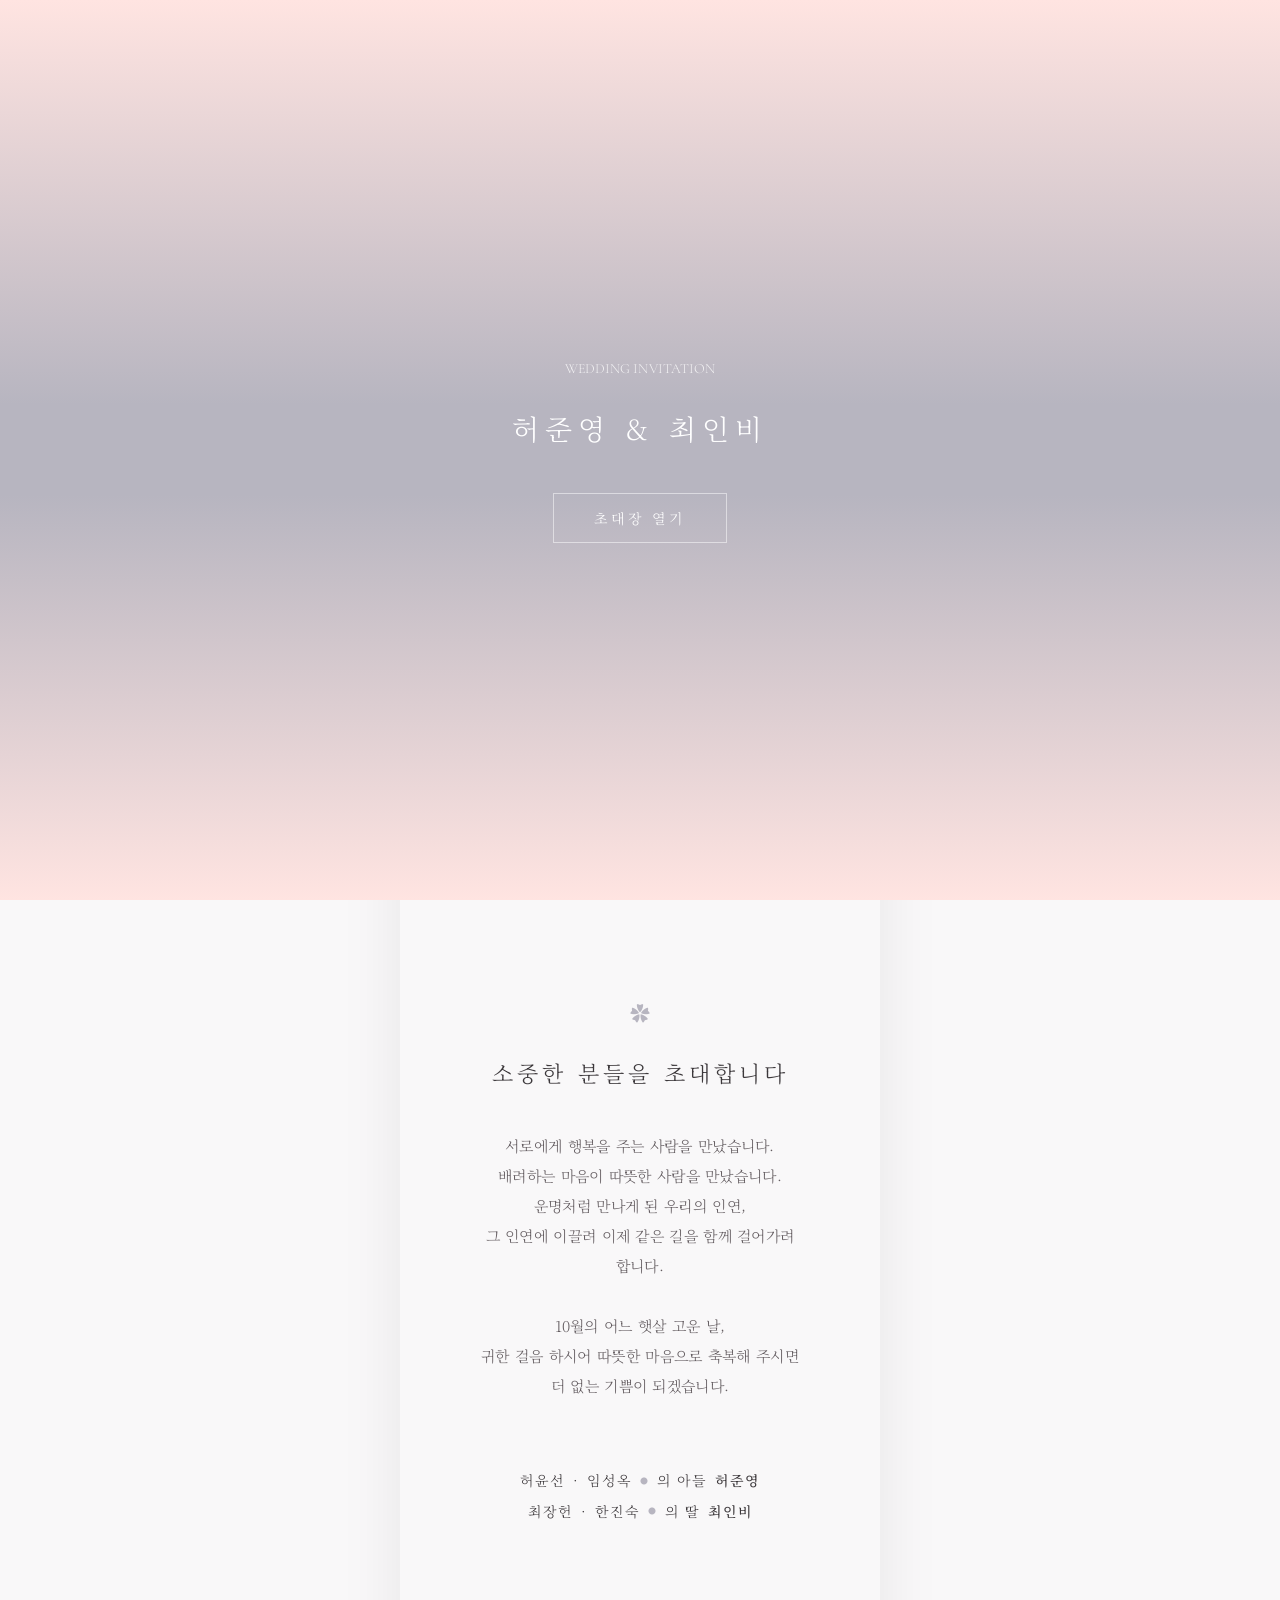
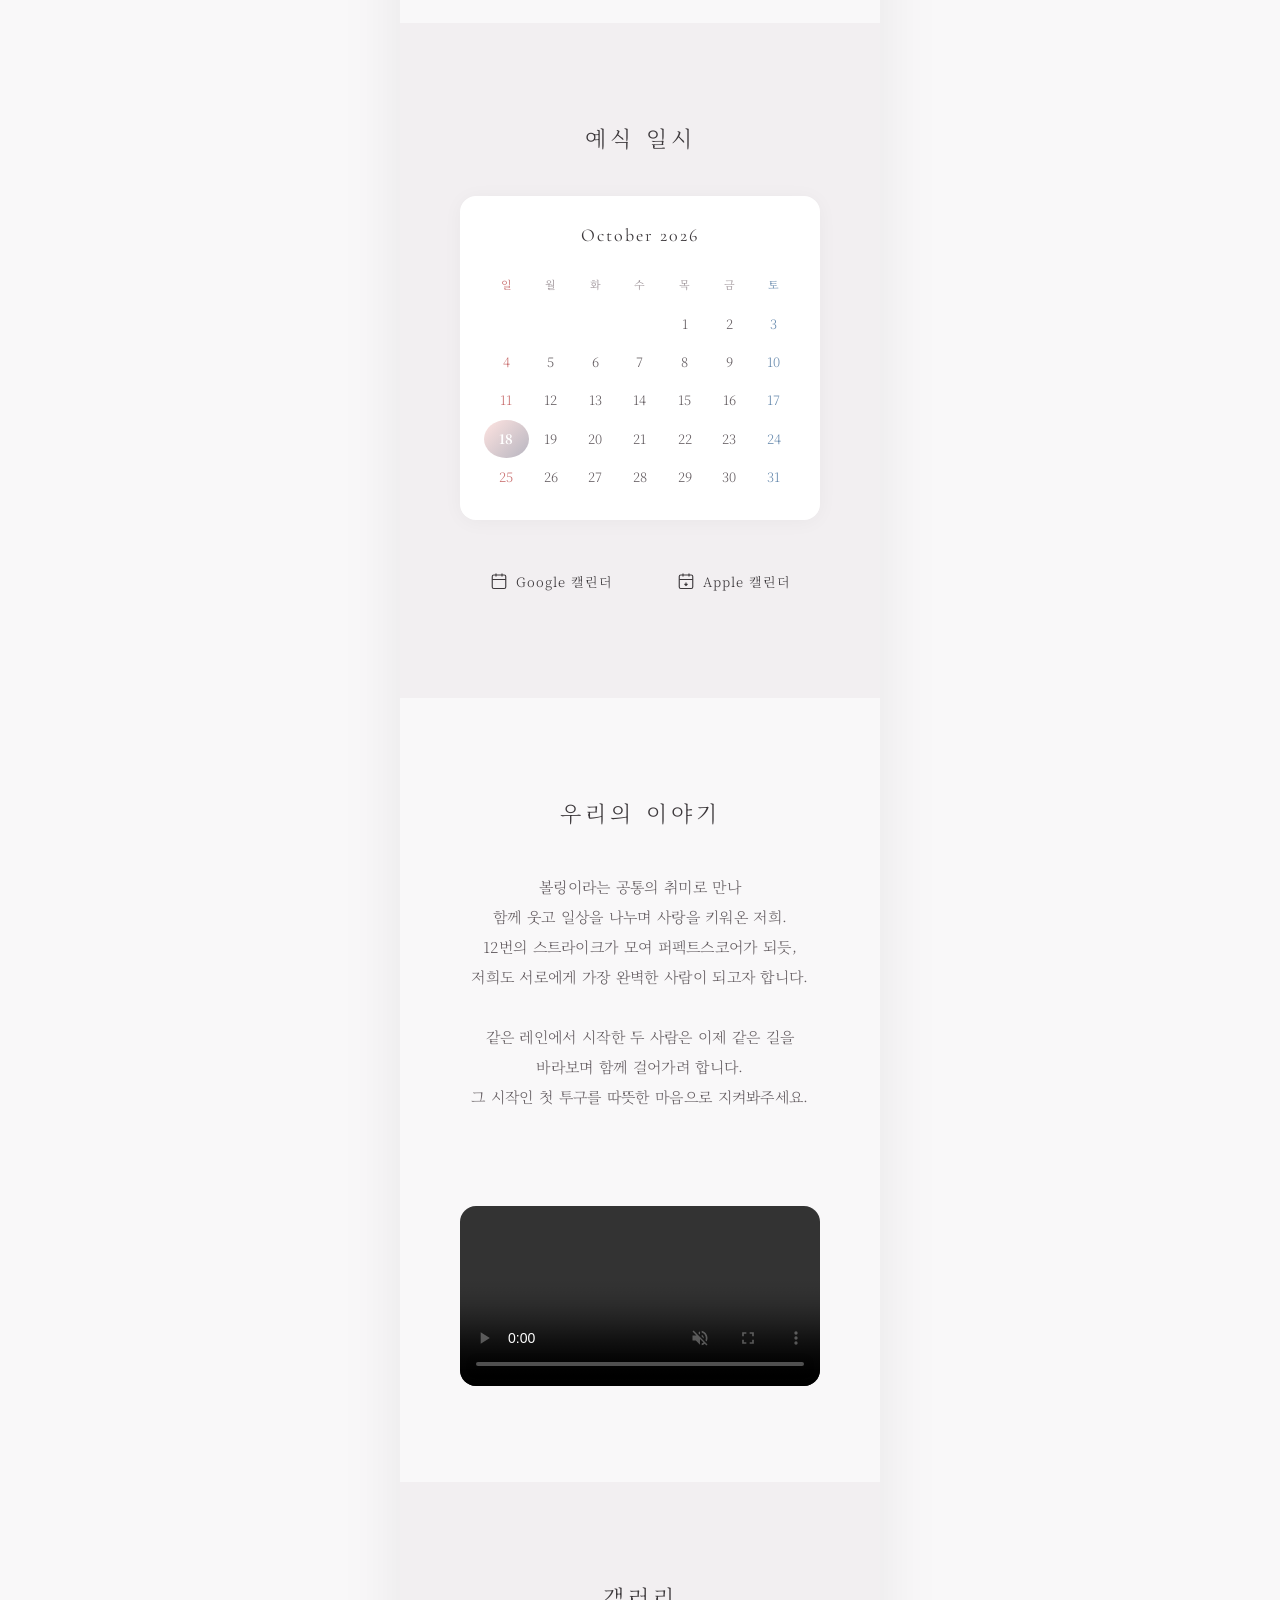
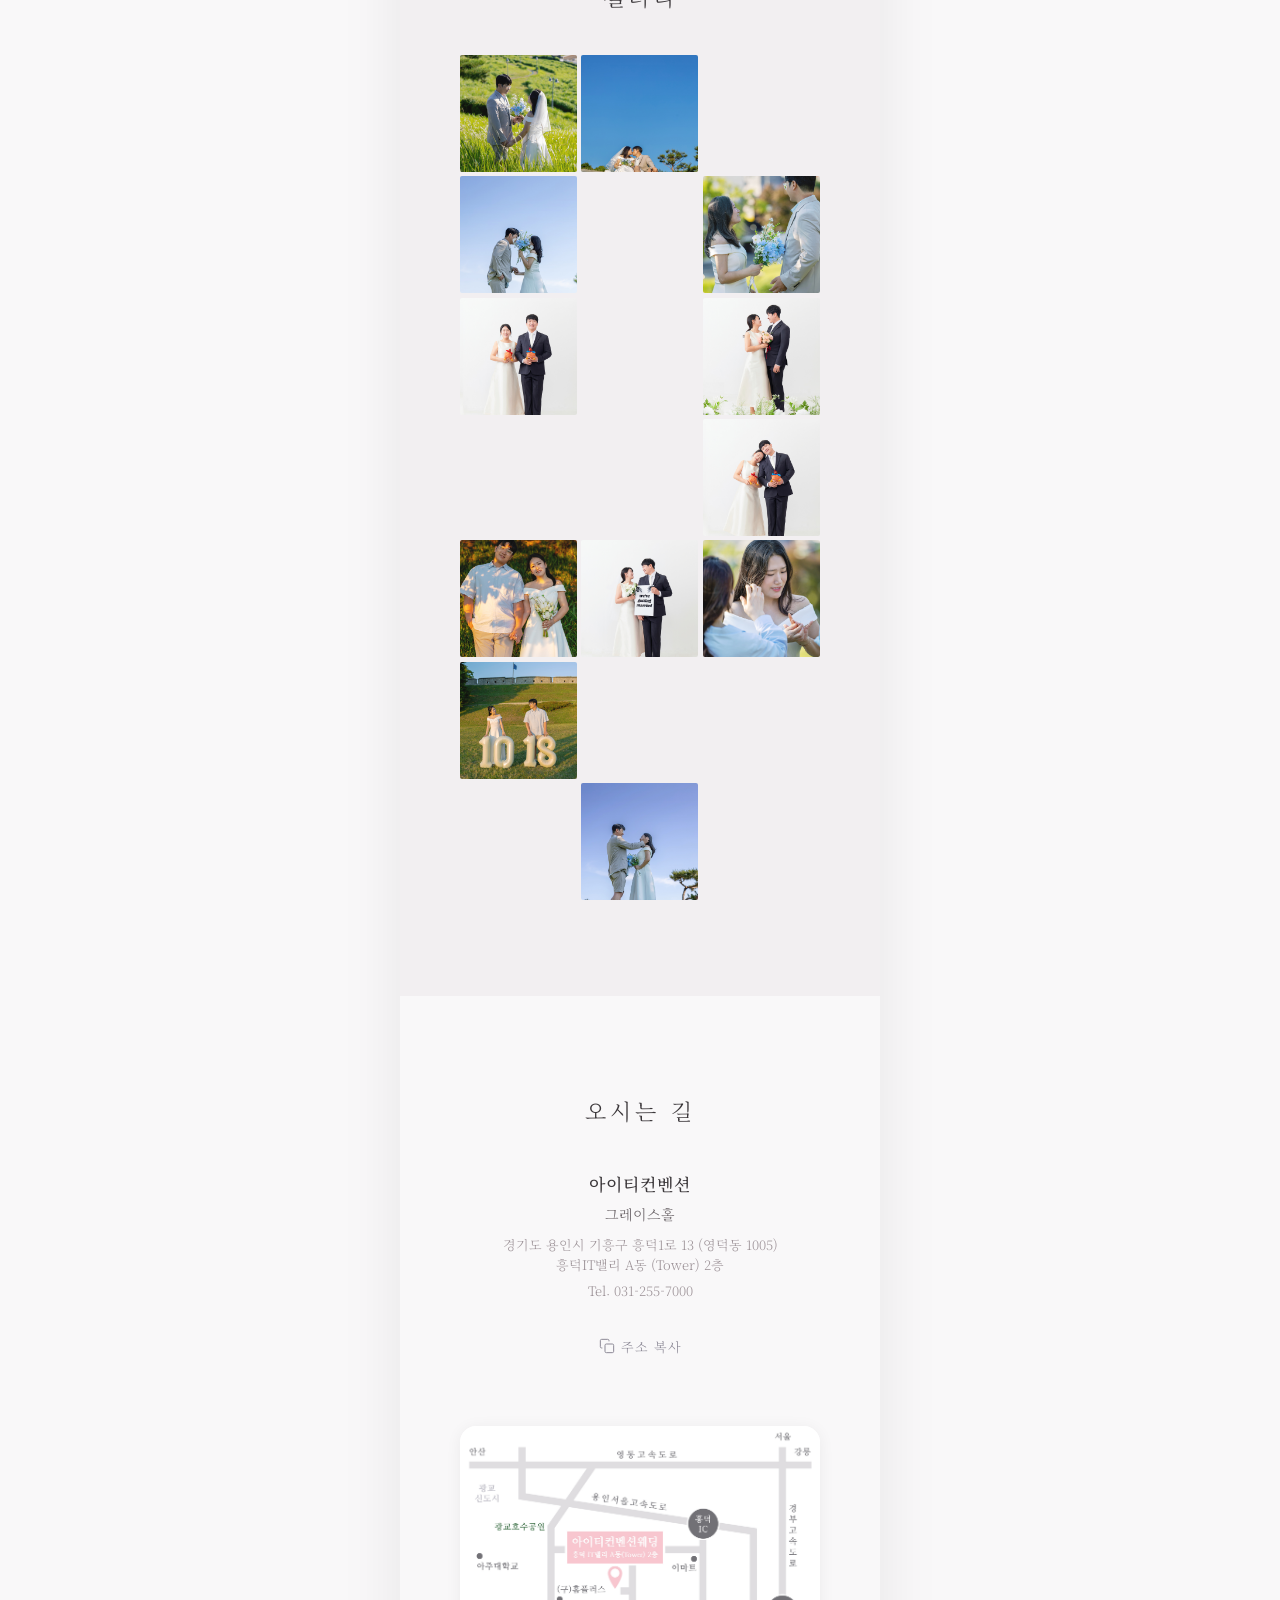
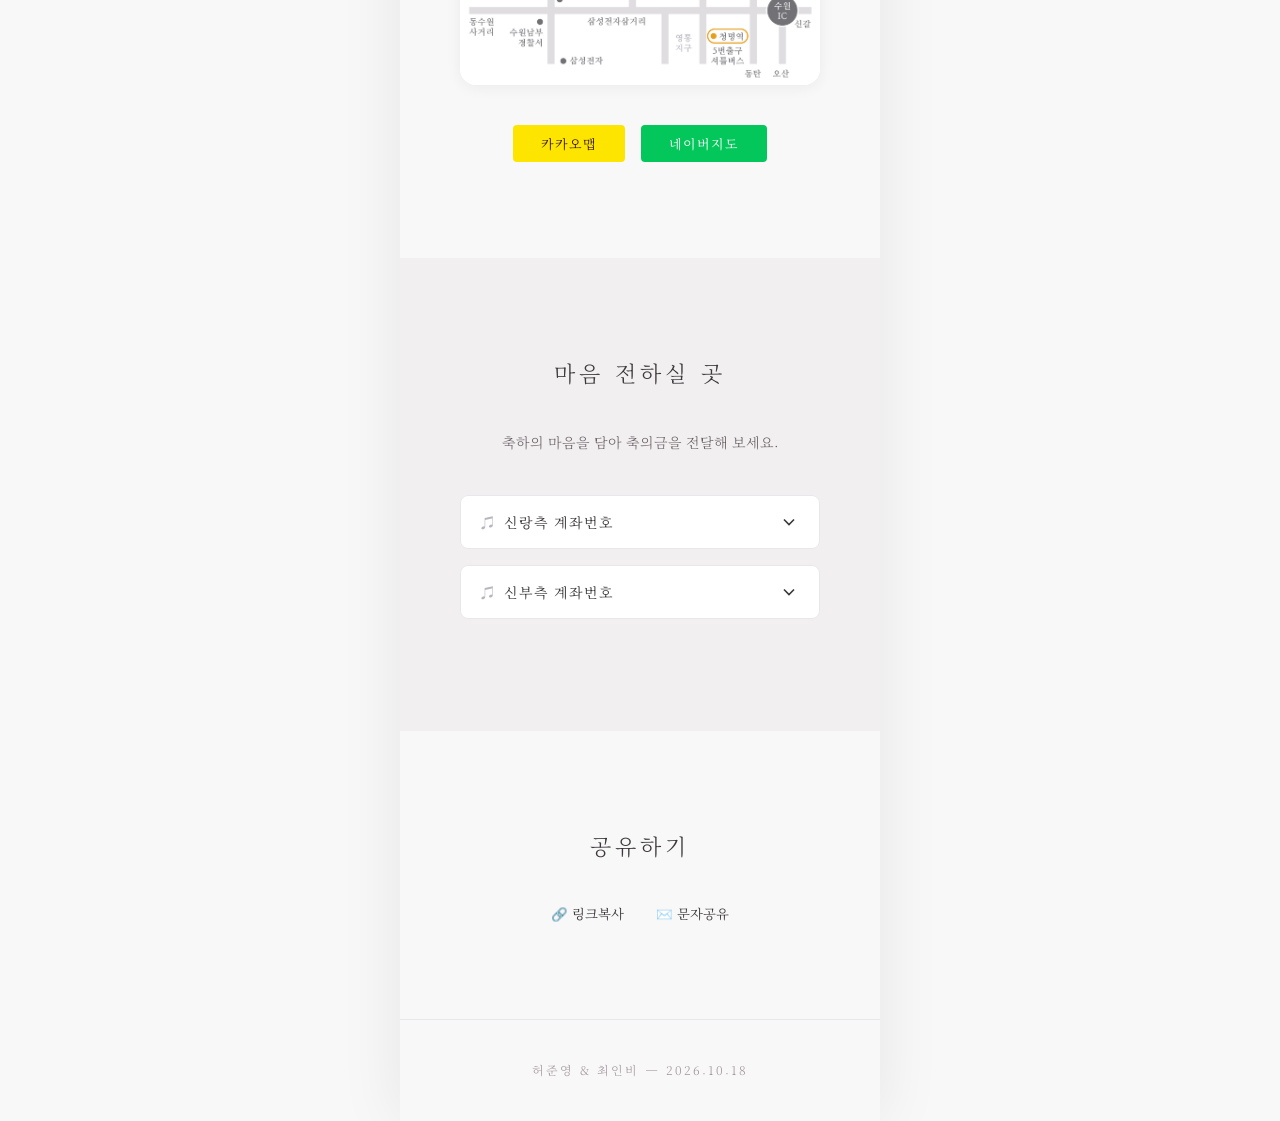
==== commit aa3d8afa: "Update index.html" ====
--- a/index.html
+++ b/index.html
@@ -29,7 +29,36 @@
   <script src="config.js"></script>
 </head>
 <body>
-
+<script>
+  // 1. 마우스 우클릭 방지
+  document.addEventListener('contextmenu', function(e) {
+    e.preventDefault();
+  }, false);
+
+  // 2. 이미지 및 비디오 드래그 시작 방지
+  document.addEventListener('dragstart', function(e) {
+    if (e.target.tagName === 'IMG' || e.target.tagName === 'VIDEO') {
+      e.preventDefault();
+    }
+  }, false);
+
+  // 3. 소스 보기 및 저장 단축키 차단 (F12, Ctrl+S, Ctrl+U 등)
+  document.addEventListener('keydown', function(e) {
+    // F12 키 차단
+    if (e.key === 'F12') {
+      e.preventDefault();
+    }
+    // Ctrl+Shift+I / Ctrl+Shift+J / Ctrl+Shift+C (개발자 도구)
+    if (e.ctrlKey && e.shiftKey && (e.key === 'I' || e.key === 'J' || e.key === 'C')) {
+      e.preventDefault();
+    }
+    // Ctrl+U (소스 보기) 및 Ctrl+S (페이지 저장)
+    if (e.ctrlKey && (e.key === 'u' || e.key === 's')) {
+      e.preventDefault();
+    }
+  }, false);
+</script>
+  
   <!-- ═══ Curtain Opening Animation ═══ -->
   <div id="curtain" class="curtain">
     <div class="curtain__left"></div>
@@ -144,6 +173,8 @@
     loop
     playsinline
     controls
+    controlsList="nodownload"
+    oncontextmenu="return false;"
     preload="metadata">
 
     <source src="images/story/sample.mp4" type="video/mp4">
--- a/styles.css
+++ b/styles.css
@@ -1418,4 +1418,17 @@
     -webkit-touch-callout: none !important; 
     -webkit-user-drag: none !important; 
   }
-}
+
+   /* 이미지와 비디오 우클릭 및 모바일 길게 누르기(드래그) 방지 */
+ img, video {
+  -webkit-touch-callout: none; /* iOS Safari에서 길게 누를 때 나오는 메뉴 차단 */
+  -webkit-user-select: none;   /* Safari */
+  -khtml-user-select: none;
+  -moz-user-select: none;      /* Firefox */
+  -ms-user-select: none;       /* IE/Edge */
+  user-select: none;          /* 텍스트 및 이미지 선택 방지 */
+  -webkit-user-drag: none;     /* 이미지 드래그 방지 */
+  pointer-events: auto;        /* 기본 클릭 이벤트 유지 */
+ }
+   
+}
